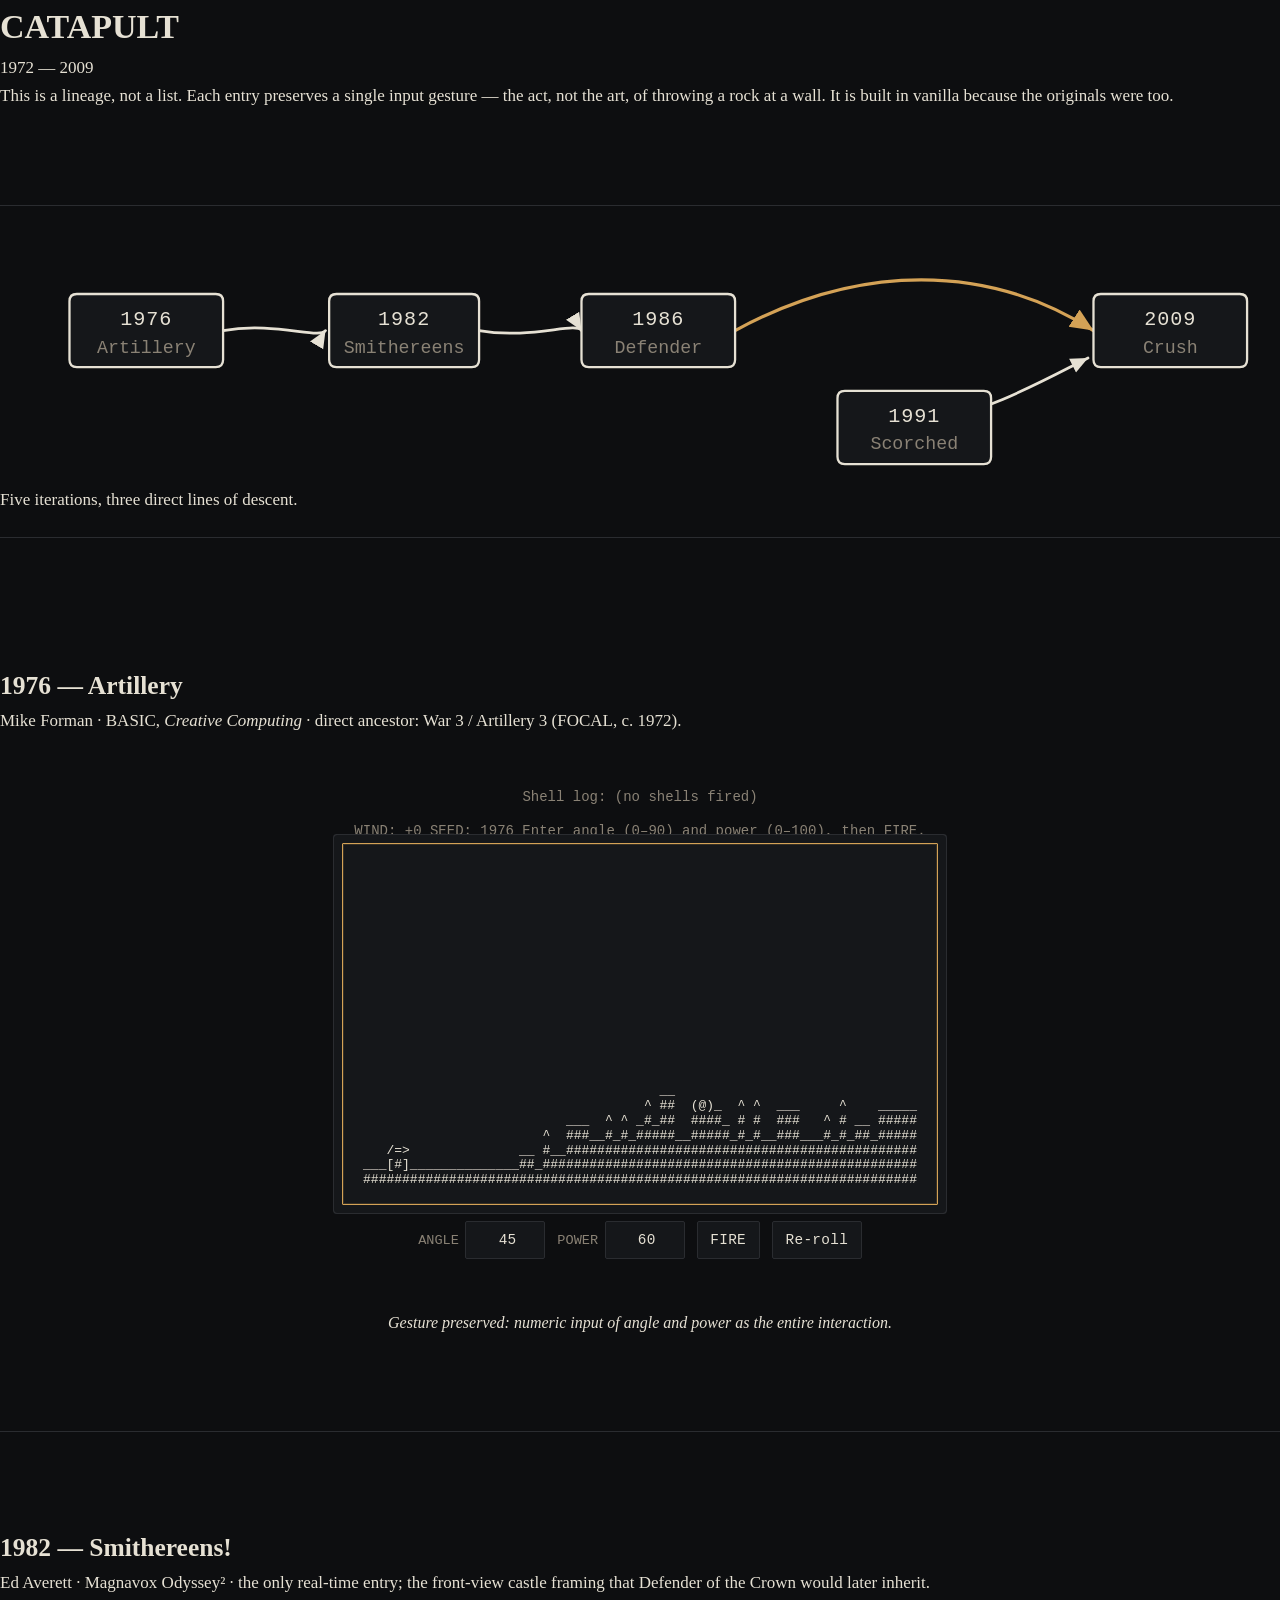
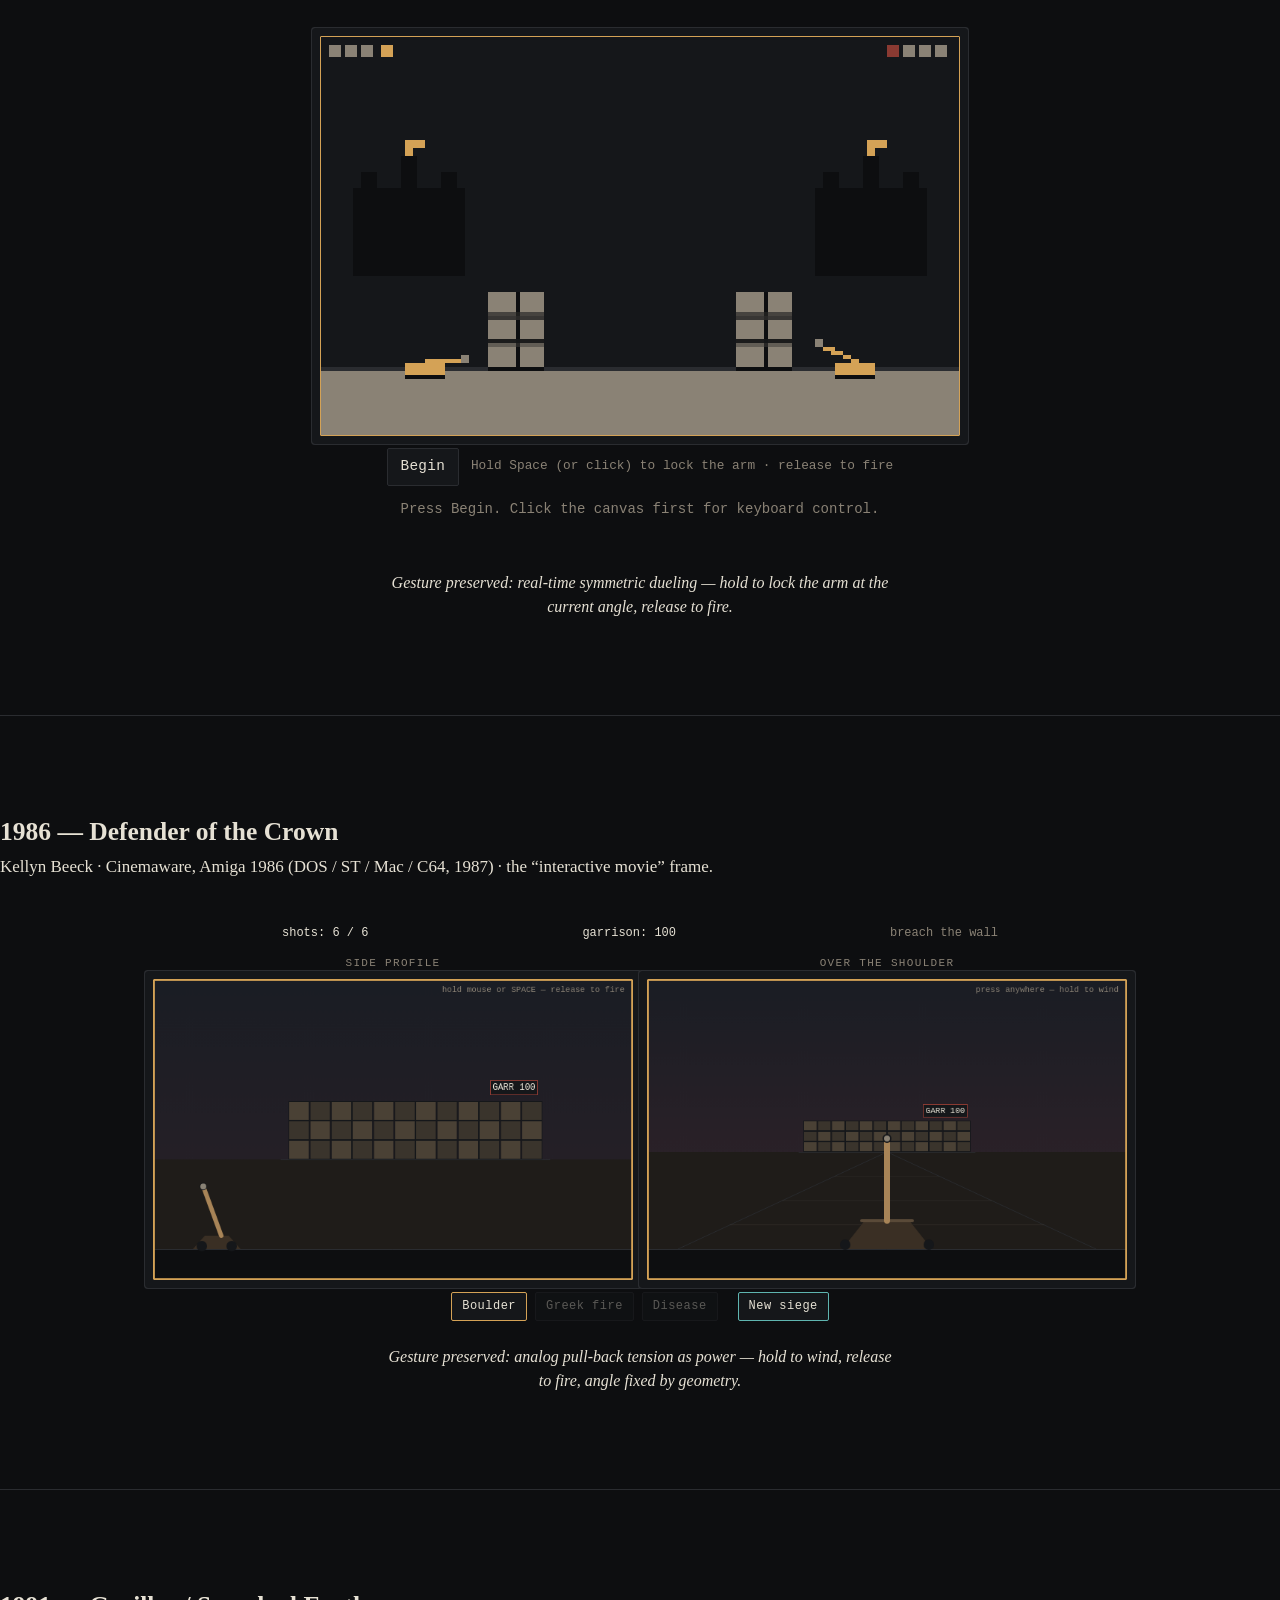
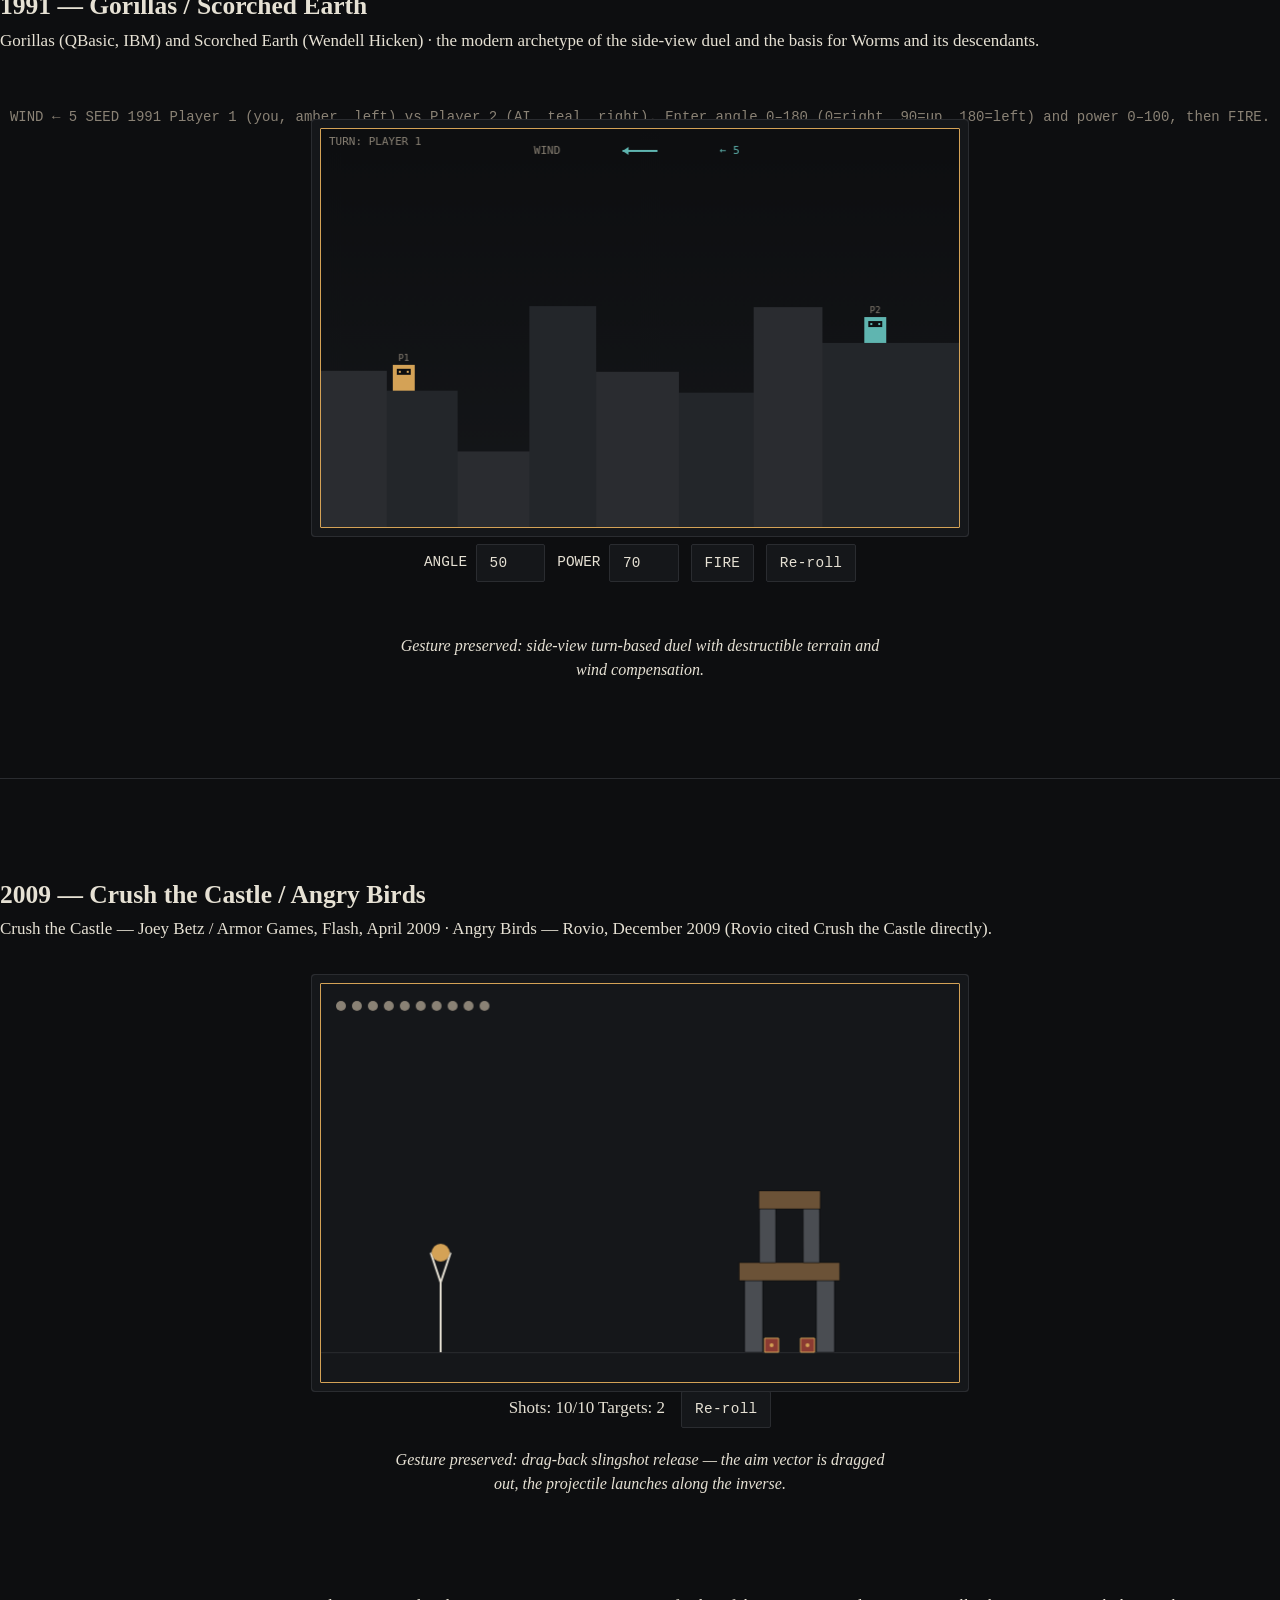
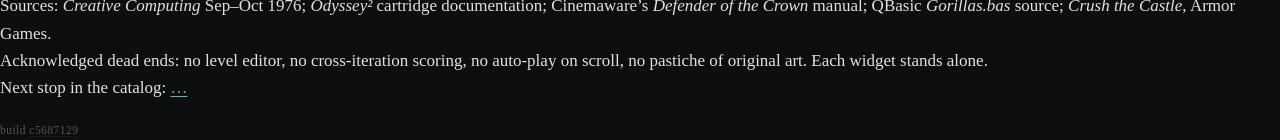
==== index.html @ 9edf9e4e "Playtest fixes round 3 + version display 03 Defender (OTS view): boulder size now ranges 16px (near)" ====
<!doctype html>
<html lang="en">
<head>
  <meta charset="utf-8">
  <meta name="viewport" content="width=device-width, initial-scale=1">
  <title>CATAPULT</title>
  <meta name="description" content="A five-iteration homage to the catapult / artillery video game lineage, 1972 to 2009.">
  <link rel="stylesheet" href="styles/base.css?v=c5687129">
  <link rel="stylesheet" href="styles/iterations.css?v=c5687129">
  <meta http-equiv="Cache-Control" content="no-cache, no-store, must-revalidate">
  <meta http-equiv="Pragma" content="no-cache">
  <meta http-equiv="Expires" content="0">
  <meta name="cb" content="c5687129">
</head>
<body>

<header class="page-header">
  <h1 class="page-title">CATAPULT</h1>
  <p class="page-dates"><span class="mono">1972 &mdash; 2009</span></p>
  <p class="manifesto">
    This is a lineage, not a list. Each entry preserves a single input gesture &mdash;
    the act, not the art, of throwing a rock at a wall. It is built in vanilla because
    the originals were too.
  </p>
</header>

<figure class="lineage" aria-labelledby="lineage-caption">
  <object data="lineage.svg?v=c5687129" type="image/svg+xml" aria-label="Lineage diagram of five catapult games from 1972 to 2009">
    <p class="nojs-note">Lineage diagram unavailable.</p>
  </object>
  <figcaption id="lineage-caption" class="mono muted">Five iterations, three direct lines of descent.</figcaption>
</figure>

<main>

  <section class="iter iter-01" id="iter-01" aria-labelledby="iter-01-title">
    <h2 id="iter-01-title"><span class="year mono">1976</span> &mdash; Artillery</h2>
    <p class="meta mono">Mike Forman &middot; BASIC, <em>Creative Computing</em> &middot; direct ancestor: War 3 / Artillery 3 (FOCAL, c. 1972).</p>
    <aside class="marginalia">
      The first published catapult duel printed in a magazine. The interaction is
      the act of typing two numbers and pressing return. The arc is a result, not
      an animation.
    </aside>
    <div class="widget" id="widget-01" role="application" aria-label="Artillery, 1976 — numeric input duel">
      <noscript><p class="nojs-note">Requires JavaScript.</p></noscript>
    </div>
    <p class="gesture">Gesture preserved: numeric input of angle and power as the entire interaction.</p>
  </section>

  <section class="iter iter-02" id="iter-02" aria-labelledby="iter-02-title">
    <h2 id="iter-02-title"><span class="year mono">1982</span> &mdash; Smithereens!</h2>
    <p class="meta mono">Ed Averett &middot; Magnavox Odyssey&sup2; &middot; the only real-time entry; the front-view castle framing that Defender of the Crown would later inherit.</p>
    <aside class="marginalia">
      Both catapult arms swing on their own clock. The player does not aim &mdash;
      the player <em>chooses a moment</em>. The opponent does the same. There is
      no turn to wait for.
    </aside>
    <div class="widget" id="widget-02" role="application" aria-label="Smithereens, 1982 — real-time symmetric duel">
      <noscript><p class="nojs-note">Requires JavaScript.</p></noscript>
    </div>
    <p class="gesture">Gesture preserved: real-time symmetric dueling &mdash; hold to lock the arm at the current angle, release to fire.</p>
  </section>

  <section class="iter iter-03" id="iter-03" aria-labelledby="iter-03-title">
    <h2 id="iter-03-title"><span class="year mono">1986</span> &mdash; Defender of the Crown</h2>
    <p class="meta mono">Kellyn Beeck &middot; Cinemaware, Amiga 1986 (DOS / ST / Mac / C64, 1987) &middot; the &ldquo;interactive movie&rdquo; frame.</p>
    <aside class="marginalia">
      Cinemaware turned the catapult sideways and put the player behind it. Aim
      is removed; only the duration of the pull-back survives. The manual says
      to aim high first, then lower &mdash; the body of the shot lives in the
      length of the press.
    </aside>
    <div class="widget" id="widget-03" role="application" aria-label="Defender of the Crown, 1986 — pull-back siege">
      <noscript><p class="nojs-note">Requires JavaScript.</p></noscript>
    </div>
    <p class="gesture">Gesture preserved: analog pull-back tension as power &mdash; hold to wind, release to fire, angle fixed by geometry.</p>
  </section>

  <section class="iter iter-04" id="iter-04" aria-labelledby="iter-04-title">
    <h2 id="iter-04-title"><span class="year mono">1991</span> &mdash; Gorillas / Scorched Earth</h2>
    <p class="meta mono">Gorillas (QBasic, IBM) and Scorched Earth (Wendell Hicken) &middot; the modern archetype of the side-view duel and the basis for Worms and its descendants.</p>
    <aside class="marginalia">
      The side view returned; the turn returned; the terrain became destructible.
      Wind, last shown as decoration in Artillery, now matters: it accelerates
      the projectile horizontally for the whole flight.
    </aside>
    <div class="widget" id="widget-04" role="application" aria-label="Gorillas / Scorched Earth, 1991 — side-view turn-based duel">
      <noscript><p class="nojs-note">Requires JavaScript.</p></noscript>
    </div>
    <p class="gesture">Gesture preserved: side-view turn-based duel with destructible terrain and wind compensation.</p>
  </section>

  <section class="iter iter-05" id="iter-05" aria-labelledby="iter-05-title">
    <h2 id="iter-05-title"><span class="year mono">2009</span> &mdash; Crush the Castle / Angry Birds</h2>
    <p class="meta mono">Crush the Castle &mdash; Joey Betz / Armor Games, Flash, April 2009 &middot; Angry Birds &mdash; Rovio, December 2009 (Rovio cited Crush the Castle directly).</p>
    <aside class="marginalia">
      Defender&rsquo;s pull-back was rotated ninety degrees onto a side-view stage,
      then bound to a slingshot. The aim vector is dragged out; the projectile
      launches along its inverse. The blocks fall, plausibly.
    </aside>
    <div class="widget" id="widget-05" role="application" aria-label="Crush the Castle, 2009 — drag-back slingshot">
      <noscript><p class="nojs-note">Requires JavaScript.</p></noscript>
    </div>
    <p class="gesture">Gesture preserved: drag-back slingshot release &mdash; the aim vector is dragged out, the projectile launches along the inverse.</p>
  </section>

</main>

<footer class="page-footer">
  <p class="sources mono">
    Sources: <em>Creative Computing</em> Sep&ndash;Oct 1976; <em>Odyssey&sup2;</em> cartridge documentation; Cinemaware&rsquo;s
    <em>Defender of the Crown</em> manual; QBasic <em>Gorillas.bas</em> source; <em>Crush the Castle</em>, Armor Games.
  </p>
  <p class="deadends">
    Acknowledged dead ends: no level editor, no cross-iteration scoring, no auto-play
    on scroll, no pastiche of original art. Each widget stands alone.
  </p>
  <p class="next mono">Next stop in the catalog: <a href="#" aria-label="Next in PWA catalog (placeholder)">&hellip;</a></p>
  <p class="build-stamp mono"><span class="muted">build</span> <a id="build-token" href="https://github.com/kai-denrei/catapult-games" rel="noopener" aria-label="View source on GitHub">0c6bb409</a></p>
</footer>
<script>
  // Surface the cache-bust token from the <meta> tag so it tracks scripts/bust.sh.
  (function(){
    var m = document.querySelector('meta[name=cb]');
    var el = document.getElementById('build-token');
    if (m && el) el.textContent = m.content;
  })();
</script>

<script type="module">
  import { mount as mount01 } from './iterations/01-artillery.js';
  import { mount as mount02 } from './iterations/02-smithereens.js';
  import { mount as mount03 } from './iterations/03-defender.js';
  import { mount as mount04 } from './iterations/04-scorched.js';
  import { mount as mount05 } from './iterations/05-crush.js';

  const mounts = [
    ['widget-01', mount01],
    ['widget-02', mount02],
    ['widget-03', mount03],
    ['widget-04', mount04],
    ['widget-05', mount05],
  ];

  for (const [id, mount] of mounts) {
    const el = document.getElementById(id);
    if (!el) { console.warn('CATAPULT: missing mount target', id); continue; }
    try { mount(el); }
    catch (err) { console.error('CATAPULT: mount failed for', id, err); }
  }
</script>

</body>
</html>
---- styles/base.css ----
/* =============================================================
   CATAPULT — base.css
   Museum-wall editorial chrome. Dark palette, transitional serif,
   generous rhythm. System font stack only (no @font-face).
   ============================================================= */

/* ---- Tokens ------------------------------------------------ */
:root {
  /* Palette (CATAPULT.md §Aesthetic) */
  --bg:        #0d0e10;
  --bg-elev:   #15171a;
  --fg:        #e6e1d4;
  --fg-muted:  #8a8275;
  --rule:      #2a2c30;
  --amber:     #d4a256;
  --teal:      #5fb5b0;
  --blood:     #8a3a32;

  /* Typography stacks (system fallbacks only) */
  --serif: 'EB Garamond', 'Iowan Old Style', Charter, Georgia, 'Times New Roman', serif;
  --mono:  'JetBrains Mono', ui-monospace, Menlo, Consolas, 'Liberation Mono', monospace;

  /* Rhythm */
  --measure: 36rem;        /* ~720px prose column at 17px base */
  --section-pad: 6rem;     /* vertical breathing between sections */
  --hairline: 1px;
}

/* ---- Reset (minimal, hand-rolled) -------------------------- */
*, *::before, *::after { box-sizing: border-box; }
html { -webkit-text-size-adjust: 100%; }
body, h1, h2, h3, h4, p, ul, ol, figure, aside, blockquote, pre { margin: 0; }
ul, ol { padding: 0; list-style: none; }
img, svg, canvas { display: block; max-width: 100%; }
button, input, textarea { font: inherit; color: inherit; }

/* ---- Base ------------------------------------------------- */
html, body { background: var(--bg); color: var(--fg); }
body {
  font-family: var(--serif);
  font-size: 17px;
  line-height: 1.6;
  font-weight: 400;
  text-rendering: optimizeLegibility;
  -webkit-font-smoothing: antialiased;
  -moz-osx-font-smoothing: grayscale;
  padding: 0;
  /* leave room for sticky right-gutter nav on wide viewports */
}

/* ---- Selection -------------------------------------------- */
::selection { background: var(--amber); color: var(--bg); }

/* ---- Page container --------------------------------------- */
.page {
  max-width: var(--measure);
  margin: 0 auto;
  padding: 4rem 1.5rem 2rem;
}

/* ---- Header ----------------------------------------------- */
.site-header {
  text-align: left;
  padding-bottom: 3rem;
  border-bottom: var(--hairline) solid var(--rule);
  margin-bottom: var(--section-pad);
}

.site-title {
  font-family: var(--serif);
  font-weight: 600;
  letter-spacing: 0.18em;
  text-transform: uppercase;
  font-size: clamp(2.5rem, 6vw, 4.25rem);
  line-height: 1.05;
  margin-bottom: 0.5rem;
}

.site-dates {
  font-family: var(--mono);
  font-size: 0.95rem;
  letter-spacing: 0.06em;
  color: var(--amber);
  margin-bottom: 1.5rem;
}

.site-manifesto {
  max-width: 32rem;
  color: var(--fg);
  font-size: 1.0625rem; /* 17px */
}

.site-manifesto p + p { margin-top: 0.75rem; }

/* ---- Lineage SVG block ------------------------------------ */
.lineage {
  margin: var(--section-pad) auto;
  padding: 1.5rem 0;
  border-top: var(--hairline) solid var(--rule);
  border-bottom: var(--hairline) solid var(--rule);
}
.lineage object,
.lineage svg,
.lineage img {
  width: 100%;
  height: auto;
  display: block;
}

/* ---- Iteration sections ----------------------------------- */
.iter {
  padding: var(--section-pad) 0;
  border-top: var(--hairline) solid var(--rule);
  position: relative;
}
.iter:first-of-type { border-top: 0; padding-top: 2rem; }

.iter-label {
  font-family: var(--mono);
  font-size: 0.8125rem;       /* ~13px */
  letter-spacing: 0.16em;
  text-transform: uppercase;
  color: var(--fg-muted);
  margin-bottom: 0.75rem;
}

.iter-title {
  font-family: var(--serif);
  font-weight: 600;
  font-size: clamp(1.75rem, 3.5vw, 2.5rem);
  letter-spacing: -0.005em;
  line-height: 1.15;
  margin-bottom: 0.5rem;
}

.iter-title .year {
  color: var(--amber);
  font-weight: 600;
  font-variant-numeric: lining-nums tabular-nums;
  margin-right: 0.4em;
}

/* Metadata strip — under the title */
.iter-meta {
  font-family: var(--mono);
  font-size: 0.8125rem;       /* ~13px */
  color: var(--fg-muted);
  letter-spacing: 0.02em;
  margin-bottom: 2rem;
  line-height: 1.5;
}

/* Body prose inside an iteration */
.iter-body { max-width: 32rem; }
.iter-body p + p { margin-top: 0.85rem; }

/* ---- Marginalia (aside) ----------------------------------- */
/* Default: flow inline as a quiet paragraph */
.marginalia {
  font-family: var(--serif);
  font-size: 0.875rem;        /* ~14px */
  line-height: 1.55;
  color: var(--fg-muted);
  font-style: italic;
  margin: 1.25rem 0;
  padding-left: 1rem;
  border-left: var(--hairline) solid var(--rule);
}

/* On wide viewports, float marginalia into the right gutter */
@media (min-width: 60rem) {
  .iter {
    /* keep prose centered, hang aside to the right */
    position: relative;
  }
  .marginalia {
    float: right;
    width: 14rem;
    margin: 0.25rem -16rem 1rem 1.5rem;
    padding-left: 0;
    border-left: 0;
    border-top: var(--hairline) solid var(--rule);
    padding-top: 0.5rem;
    font-size: 0.875rem;
  }
}

/* ---- Widget (canvas frame area) --------------------------- */
.widget {
  margin: 2.5rem 0 1rem;
  display: flex;
  flex-direction: column;
  align-items: center;
  /* allow canvas to break out beyond the 720px prose column */
  width: 100%;
}

/* Controls under the canvas (Begin button, inputs, etc.) */
.widget-controls {
  margin-top: 1rem;
  display: flex;
  flex-wrap: wrap;
  gap: 0.75rem;
  align-items: center;
  justify-content: center;
  font-family: var(--mono);
  font-size: 0.9rem;
  color: var(--fg);
}

.widget-status {
  margin-top: 0.75rem;
  font-family: var(--mono);
  font-size: 0.875rem;
  color: var(--fg-muted);
  text-align: center;
  min-height: 1.4em;          /* prevent layout shift */
}

/* Buttons / inputs inside widgets */
button,
input[type="text"],
input[type="number"] {
  font-family: var(--mono);
  font-size: 0.9rem;
  background: var(--bg-elev);
  color: var(--fg);
  border: var(--hairline) solid var(--rule);
  padding: 0.4rem 0.8rem;
  border-radius: 2px;
  letter-spacing: 0.02em;
}
button { cursor: pointer; }
button:hover { border-color: var(--amber); color: var(--amber); }

/* ---- Gesture line (under each canvas) --------------------- */
.gesture {
  margin-top: 1.25rem;
  font-family: var(--serif);
  font-style: italic;
  font-size: 1rem;
  color: var(--fg);
  text-align: center;
  max-width: 32rem;
  margin-left: auto;
  margin-right: auto;
  line-height: 1.5;
}
.gesture .label {
  font-style: normal;
  font-variant: small-caps;
  letter-spacing: 0.08em;
  color: var(--amber);
  margin-right: 0.4em;
}

/* ---- Footer ---------------------------------------------- */
.site-footer {
  margin-top: var(--section-pad);
  padding: 2rem 0 3rem;
  border-top: var(--hairline) solid var(--rule);
  font-size: 0.875rem;
  color: var(--fg-muted);
  line-height: 1.55;
}
.site-footer a { color: var(--fg-muted); }
.site-footer a:hover { color: var(--teal); }
.site-footer p + p { margin-top: 0.5rem; }

/* ---- Links ----------------------------------------------- */
a {
  color: var(--teal);
  text-decoration: underline;
  text-decoration-thickness: 1px;
  text-underline-offset: 0.18em;
}
a:hover { color: var(--amber); }

/* ---- Focus styles (a11y; required for keyboard play) ----- */
:focus-visible {
  outline: 2px solid var(--teal);
  outline-offset: 2px;
  border-radius: 2px;
}
/* Drop the default UA focus glow when we have a visible ring */
:focus:not(:focus-visible) { outline: none; }

/* ---- Reduced motion -------------------------------------- */
@media (prefers-reduced-motion: reduce) {
  *, *::before, *::after {
    animation-duration: 0.001ms !important;
    animation-iteration-count: 1 !important;
    transition-duration: 0.001ms !important;
    scroll-behavior: auto !important;
  }
}

/* ---- Print (just in case) -------------------------------- */
@media print {
  :root { --bg: #fff; --fg: #111; --fg-muted: #555; --rule: #ccc; }
  body { background: #fff; color: #111; }
  .widget canvas { border: 1px solid #999; }
}

/* ---- Build stamp (cache-bust token, surfaced in footer) -- */
.build-stamp {
  margin-top: 1.25rem;
  font-size: 0.72rem;
  letter-spacing: 0.04em;
  color: var(--fg-muted);
  opacity: 0.6;
}
.build-stamp a {
  color: var(--fg-muted);
  text-decoration: none;
  border-bottom: 1px dotted var(--rule);
}
.build-stamp a:hover { color: var(--teal); border-bottom-color: var(--teal); }
---- styles/iterations.css ----
/* =============================================================
   CATAPULT — iterations.css
   Per-iteration scoping. Most chrome lives in base.css; this file
   only carries the canvas-frame treatment and the small era-
   specific rendering hints (mono pre for 1976, pixelated for 1982).

   Spec forbids fake era chrome (no CRT scanlines on 1976,
   no fake Amiga dithering on 1986). Keep this file lean.
   ============================================================= */

/* ---- Shared canvas frame ---------------------------------- */
/* Goal: "framed plate in a book", not "UI panel".
   Thin amber inset hairline + soft elev mat around the plate. */
.iter .widget canvas,
.iter .widget pre.ascii-canvas {
  background: var(--bg-elev);
  border: 1px solid var(--amber);
  box-shadow:
    inset 0 0 0 1px rgba(212, 162, 86, 0.18),
    0 0 0 8px var(--bg-elev),
    0 0 0 9px var(--rule);
  border-radius: 1px;
  max-width: 100%;
  height: auto;
}

/* ---- 01 Artillery (1976) ---------------------------------- */
/* ASCII rendered to a <pre> styled as a "canvas plate". */
.iter-01 .widget pre.ascii-canvas,
.iter-01 .widget .ascii-canvas {
  font-family: var(--mono);
  font-size: 13px;
  line-height: 1.15;
  color: var(--fg);
  white-space: pre;
  padding: 1rem 1.25rem;
  margin: 0;
  overflow: hidden;
  /* keep within the prose breakout width */
  min-width: 0;
}

/* Input row for angle / power / fire — purely typographic */
.iter-01 .widget-controls label {
  font-family: var(--mono);
  font-size: 0.85rem;
  color: var(--fg-muted);
  display: inline-flex;
  align-items: baseline;
  gap: 0.4rem;
}
.iter-01 .widget-controls input[type="number"],
.iter-01 .widget-controls input[type="text"] {
  width: 5rem;
  text-align: right;
  font-variant-numeric: tabular-nums;
}

/* ---- 02 Smithereens! (1982) ------------------------------- */
/* Chunky 8x8 blocks: crisp pixels, no smoothing. */
.iter-02 .widget canvas {
  image-rendering: pixelated;
  image-rendering: -moz-crisp-edges;
  image-rendering: crisp-edges;
}

/* ---- 03 Defender of the Crown (1986) ---------------------- */
/* No pixelation: 1986 Amiga vibe is smoother than 8-bit.
   Pullback affordance — show a power meter inline if the dev
   agent adds one as a <progress> or .meter element. */
.iter-03 .widget .ammo-toggle {
  font-family: var(--mono);
  font-size: 0.85rem;
  color: var(--fg-muted);
}
.iter-03 .widget .ammo-toggle [aria-pressed="true"] {
  color: var(--amber);
  border-color: var(--amber);
}
.iter-03 .widget .garrison {
  font-family: var(--mono);
  font-variant-numeric: tabular-nums;
  color: var(--blood);
}

/* ---- 04 Gorillas / Scorched Earth (1991) ------------------ */
/* Side-view with a wind arrow header. Keep numerals tabular
   so the angle/power readout doesn't jitter. */
.iter-04 .widget-controls,
.iter-04 .widget-status {
  font-variant-numeric: tabular-nums;
}
.iter-04 .widget .wind-readout {
  font-family: var(--mono);
  color: var(--teal);
  letter-spacing: 0.04em;
}

/* ---- 05 Crush the Castle / Angry Birds (2009) ------------- */
/* Drag-slingshot. The trajectory-preview dots should sit on
   top of the canvas; nothing needed here beyond the shared
   frame, but reserve the hook for cursor affordance. */
.iter-05 .widget canvas { cursor: grab; }
.iter-05 .widget canvas:active { cursor: grabbing; }
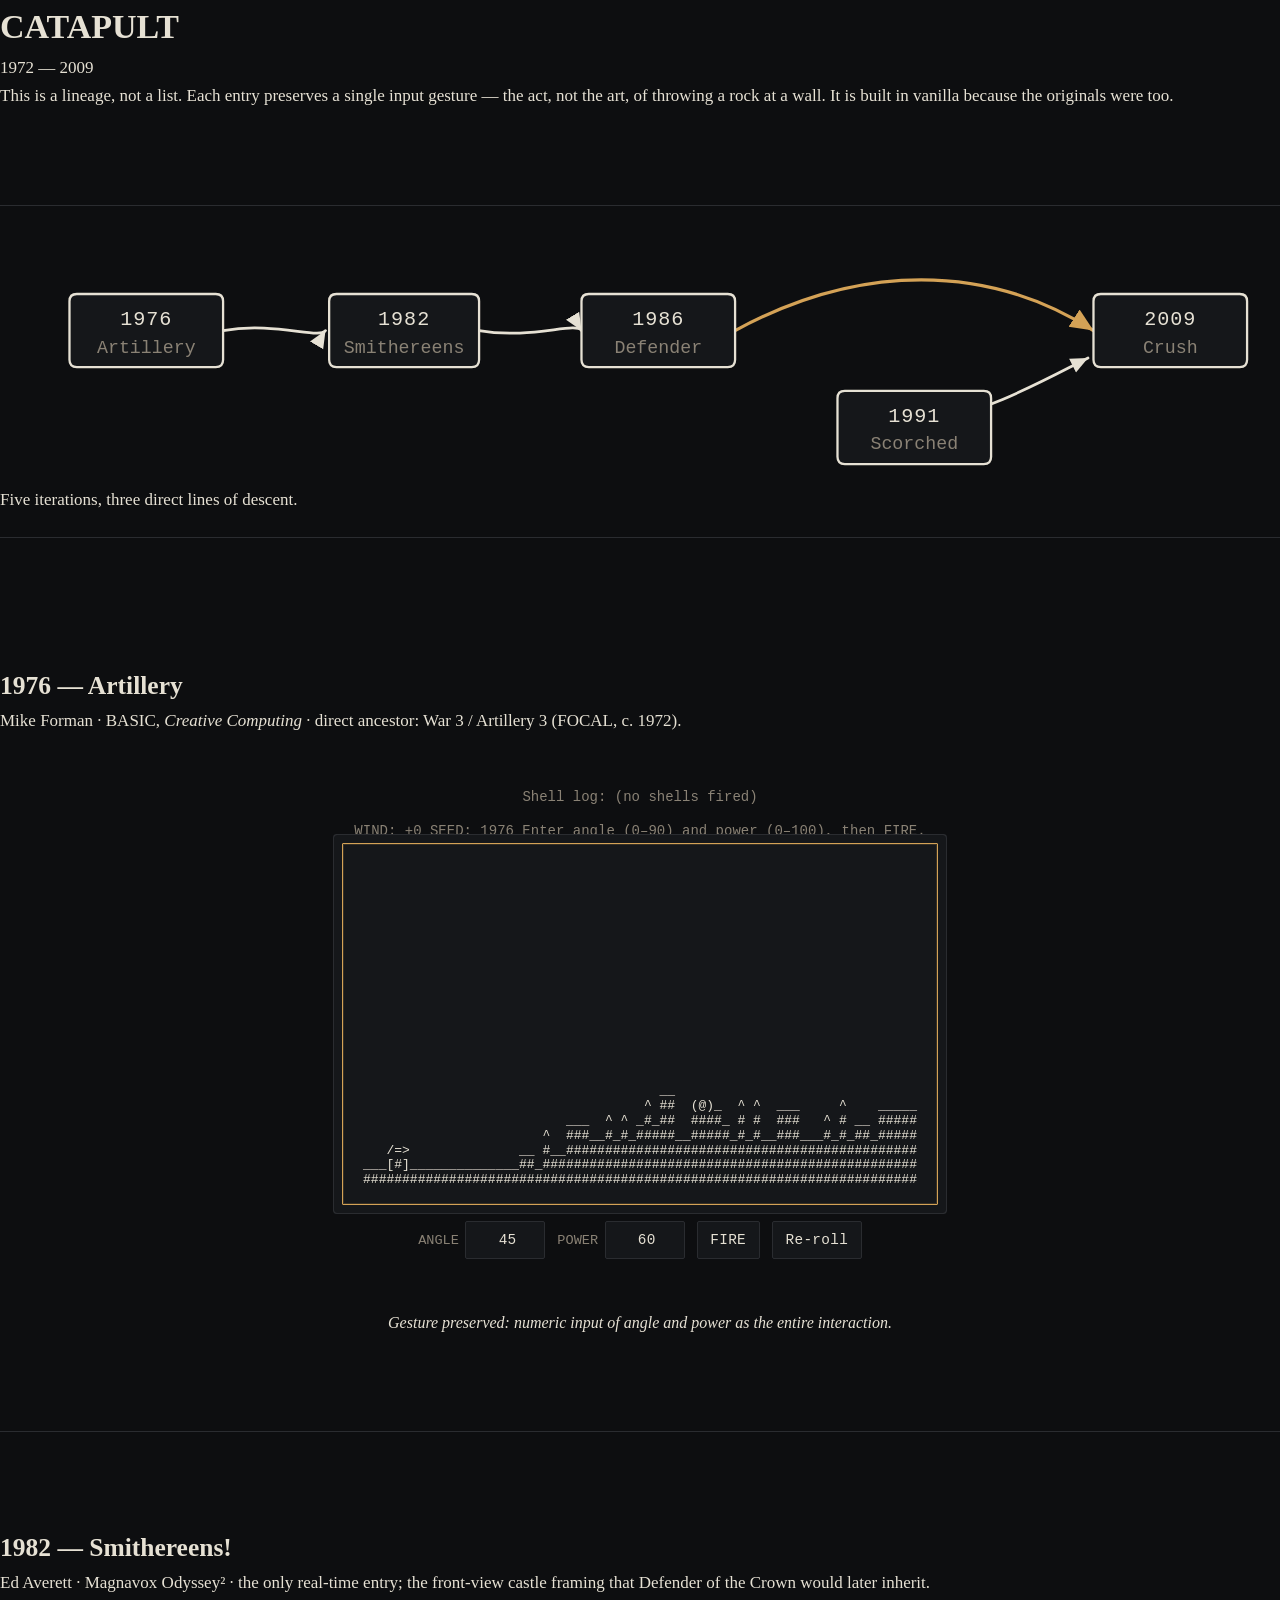
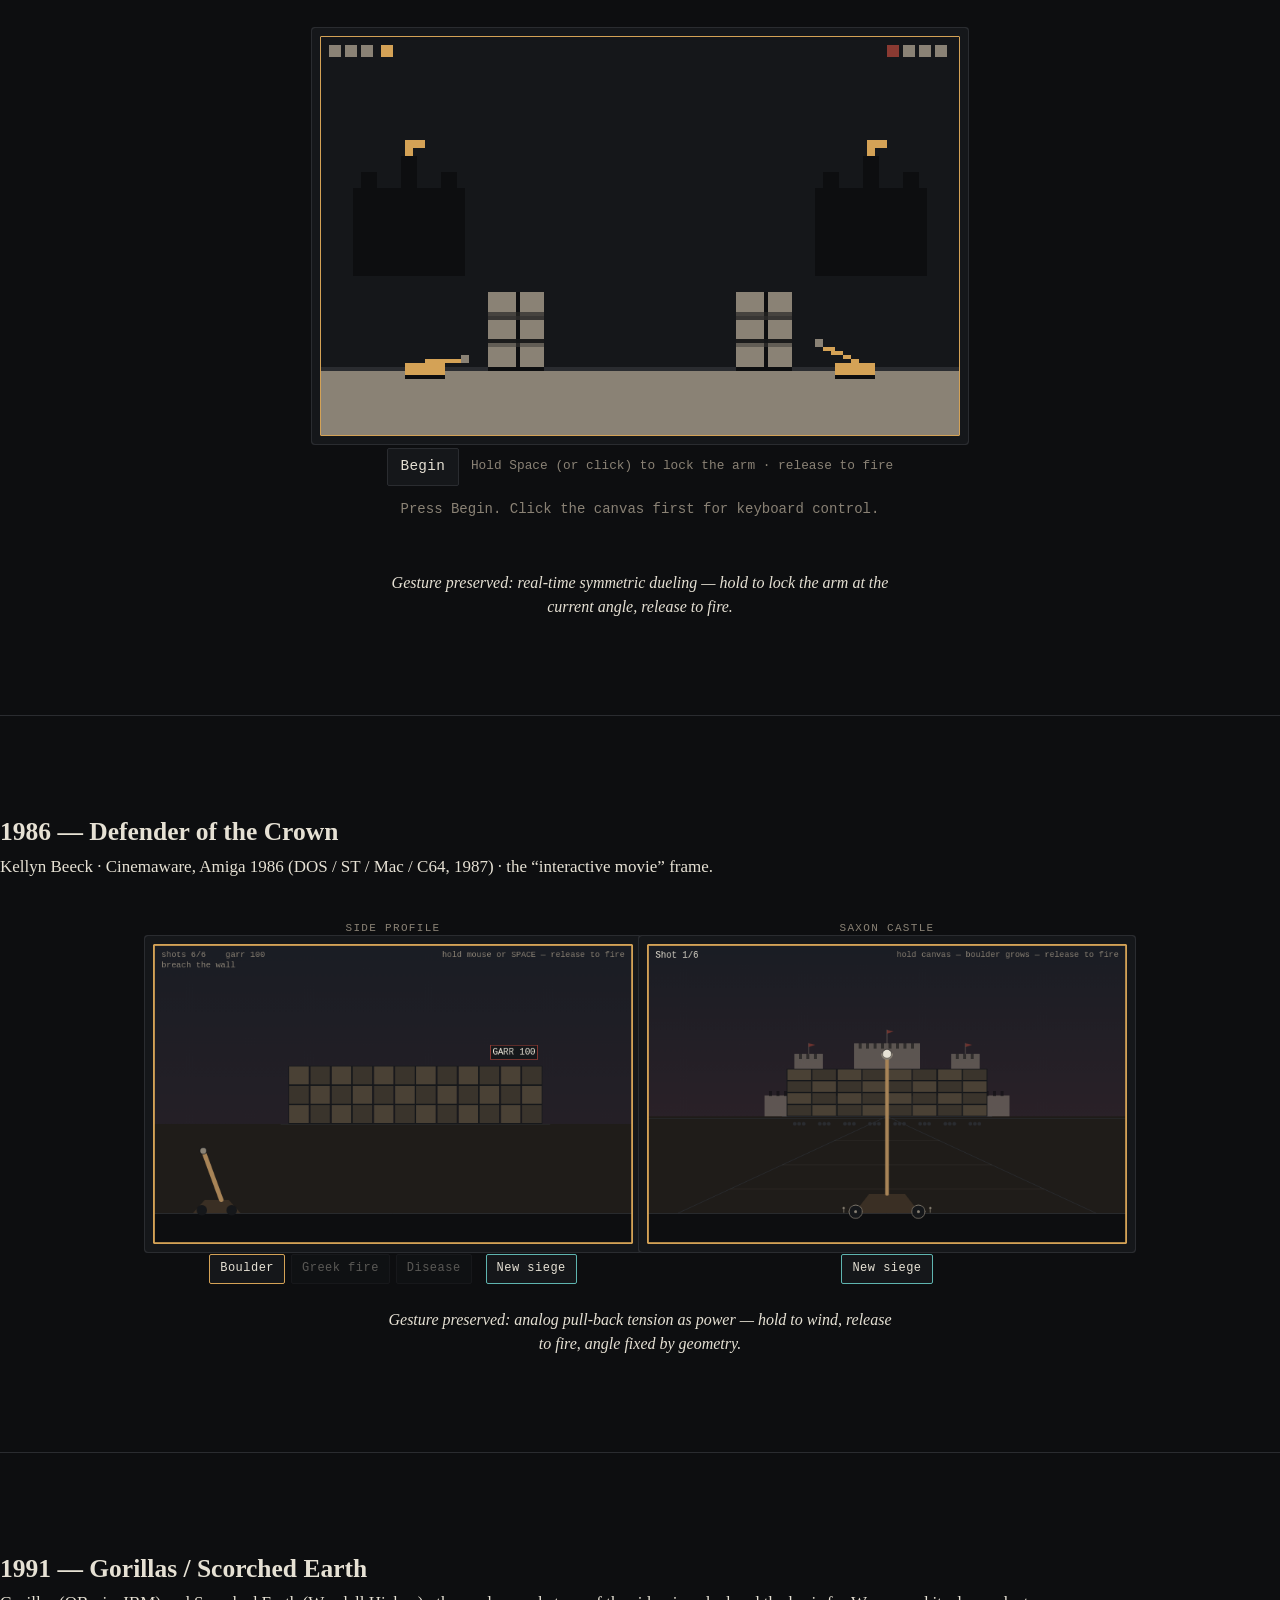
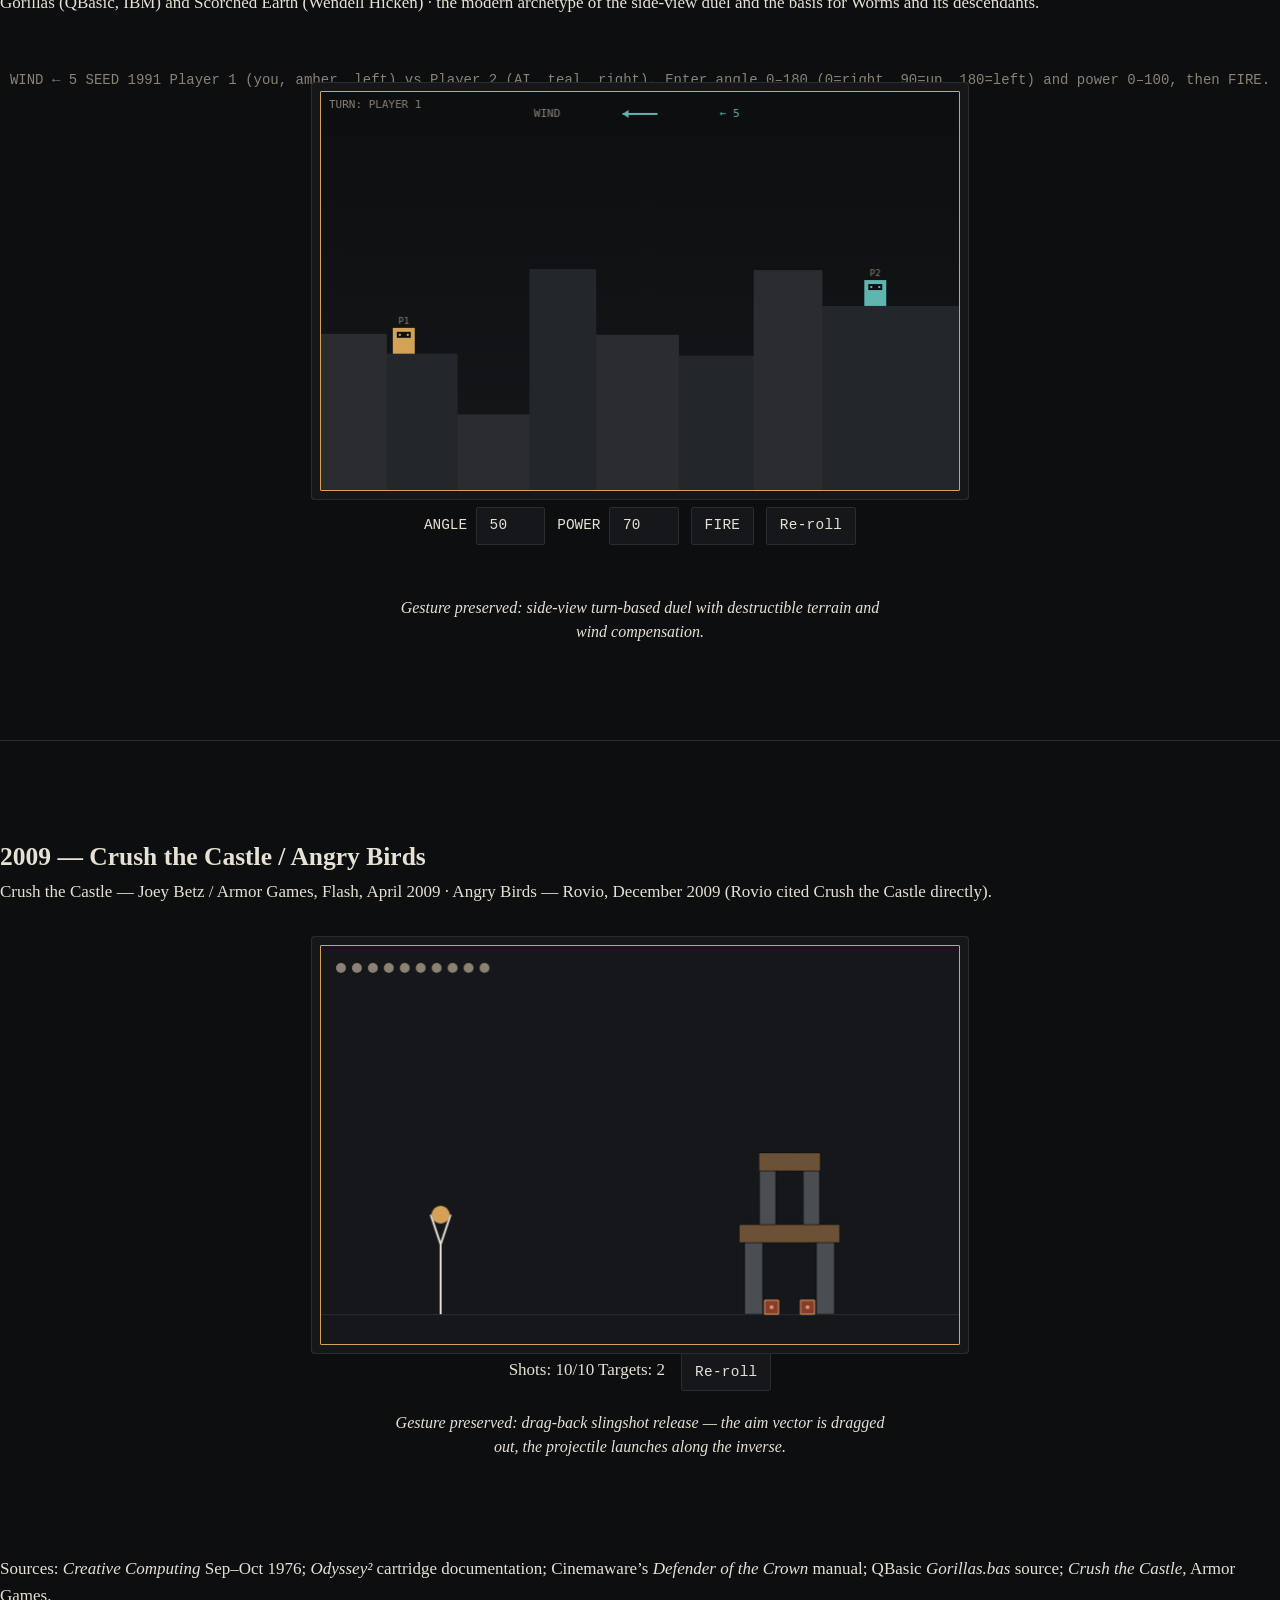
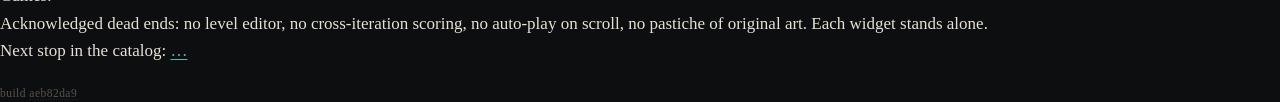
==== commit 3ffb43f3: "03 Defender: split into two independent games (round 4) The over-the-shoulder view is now a separate" ====
--- a/index.html
+++ b/index.html
@@ -5,12 +5,12 @@
   <meta name="viewport" content="width=device-width, initial-scale=1">
   <title>CATAPULT</title>
   <meta name="description" content="A five-iteration homage to the catapult / artillery video game lineage, 1972 to 2009.">
-  <link rel="stylesheet" href="styles/base.css?v=c5687129">
-  <link rel="stylesheet" href="styles/iterations.css?v=c5687129">
+  <link rel="stylesheet" href="styles/base.css?v=aeb82da9">
+  <link rel="stylesheet" href="styles/iterations.css?v=aeb82da9">
   <meta http-equiv="Cache-Control" content="no-cache, no-store, must-revalidate">
   <meta http-equiv="Pragma" content="no-cache">
   <meta http-equiv="Expires" content="0">
-  <meta name="cb" content="c5687129">
+  <meta name="cb" content="aeb82da9">
 </head>
 <body>
 
@@ -25,7 +25,7 @@
 </header>
 
 <figure class="lineage" aria-labelledby="lineage-caption">
-  <object data="lineage.svg?v=c5687129" type="image/svg+xml" aria-label="Lineage diagram of five catapult games from 1972 to 2009">
+  <object data="lineage.svg?v=aeb82da9" type="image/svg+xml" aria-label="Lineage diagram of five catapult games from 1972 to 2009">
     <p class="nojs-note">Lineage diagram unavailable.</p>
   </object>
   <figcaption id="lineage-caption" class="mono muted">Five iterations, three direct lines of descent.</figcaption>
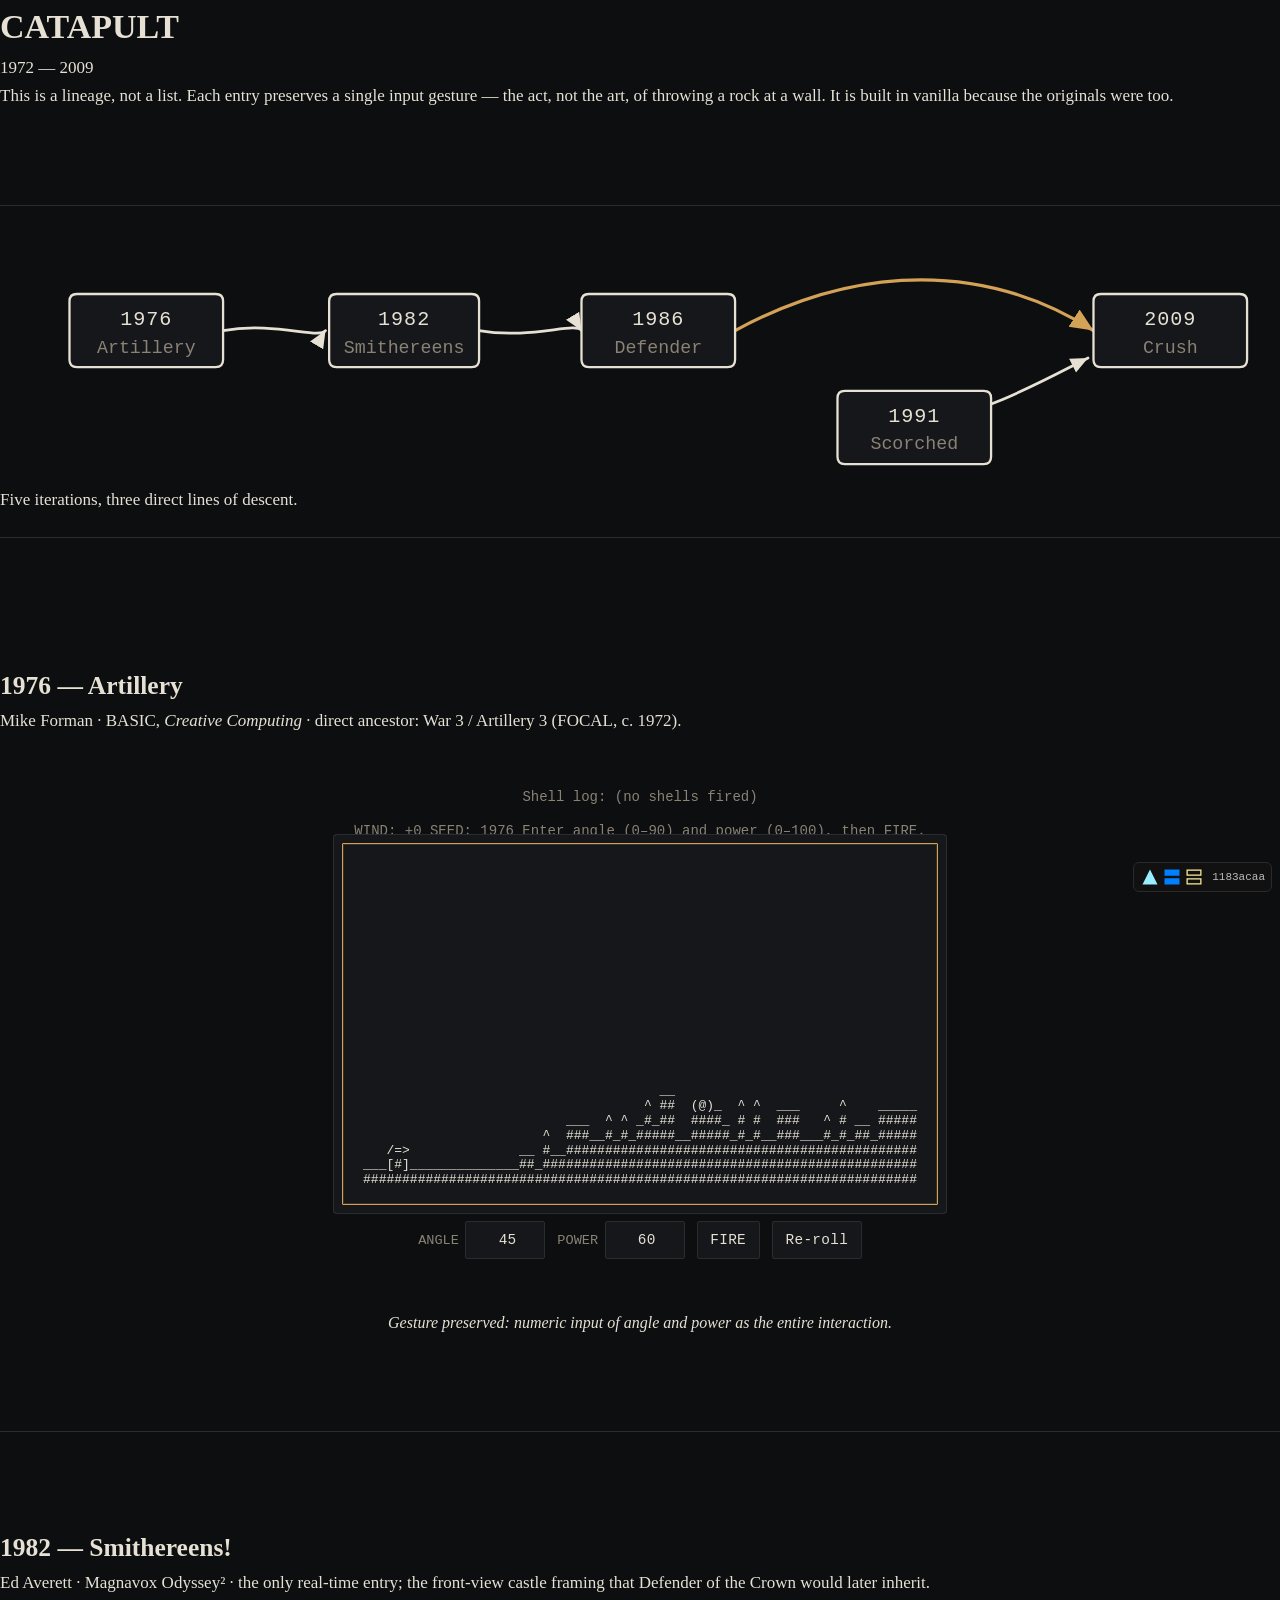
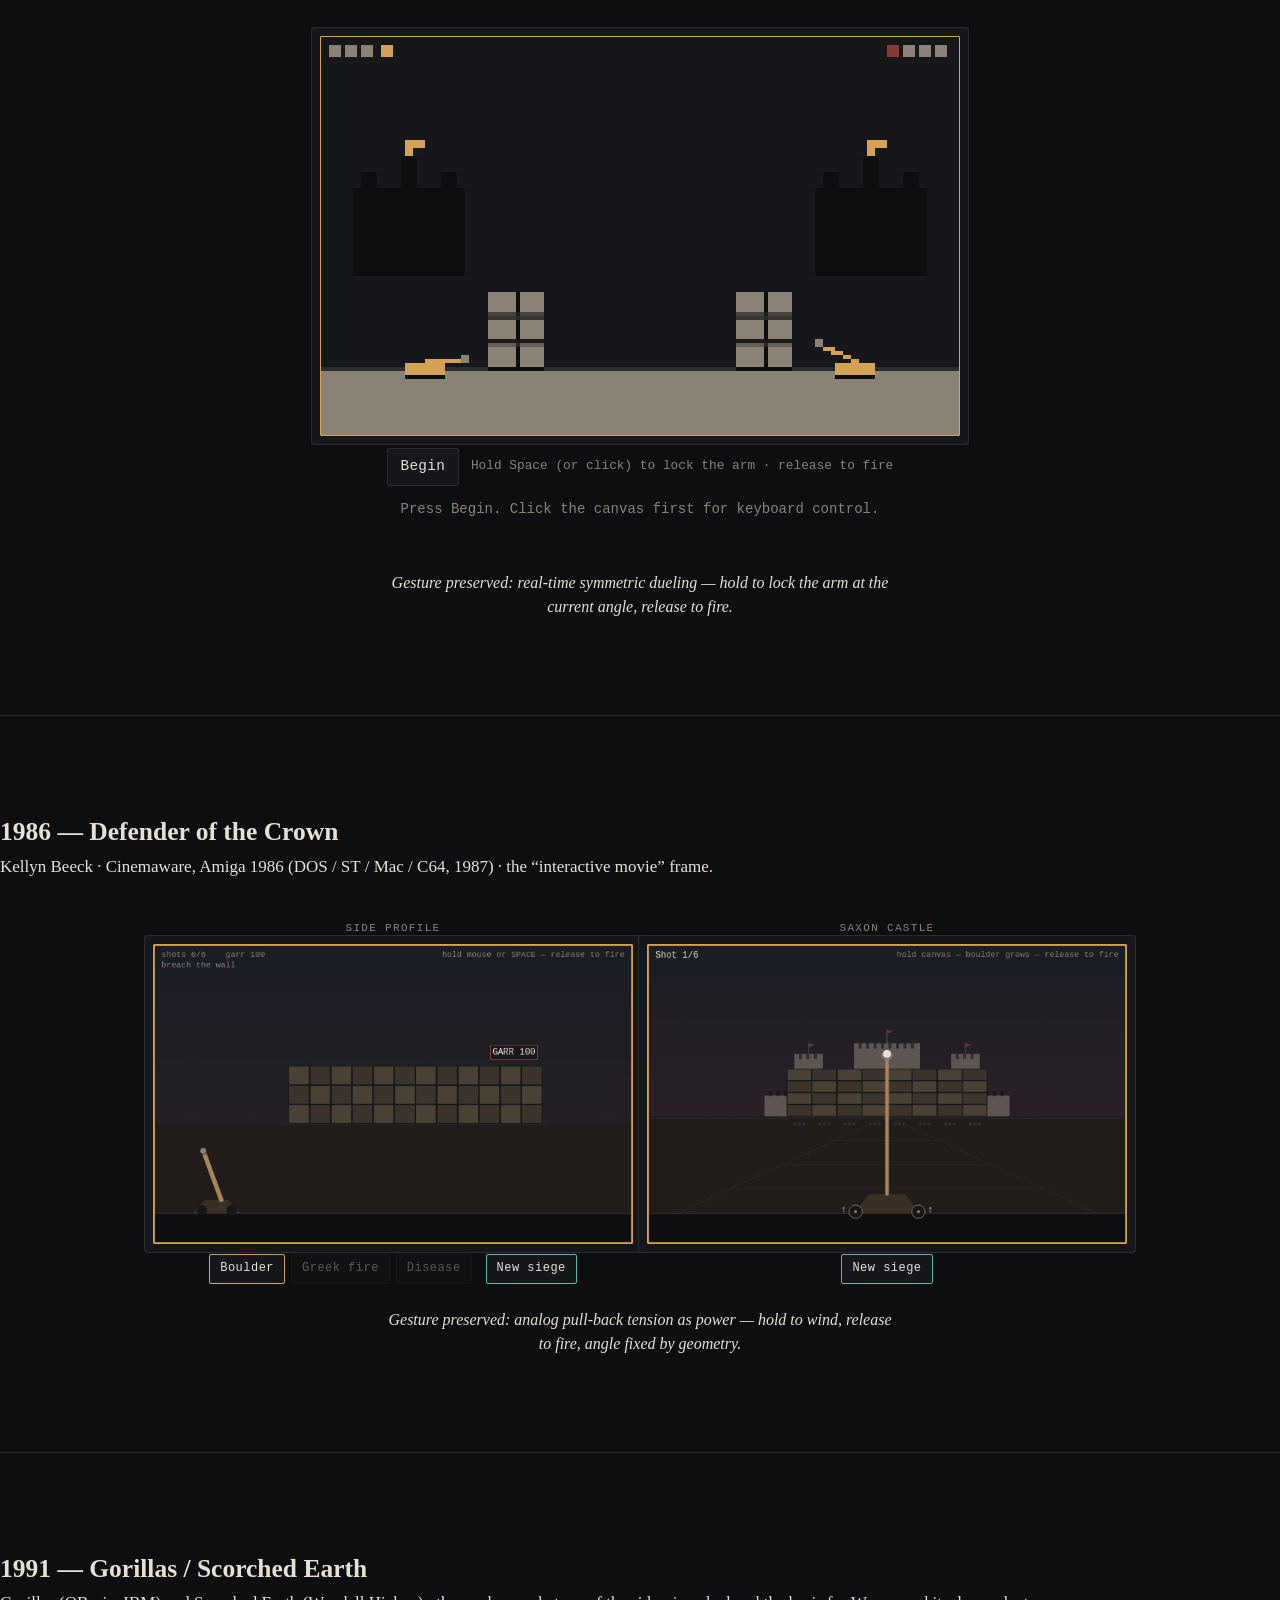
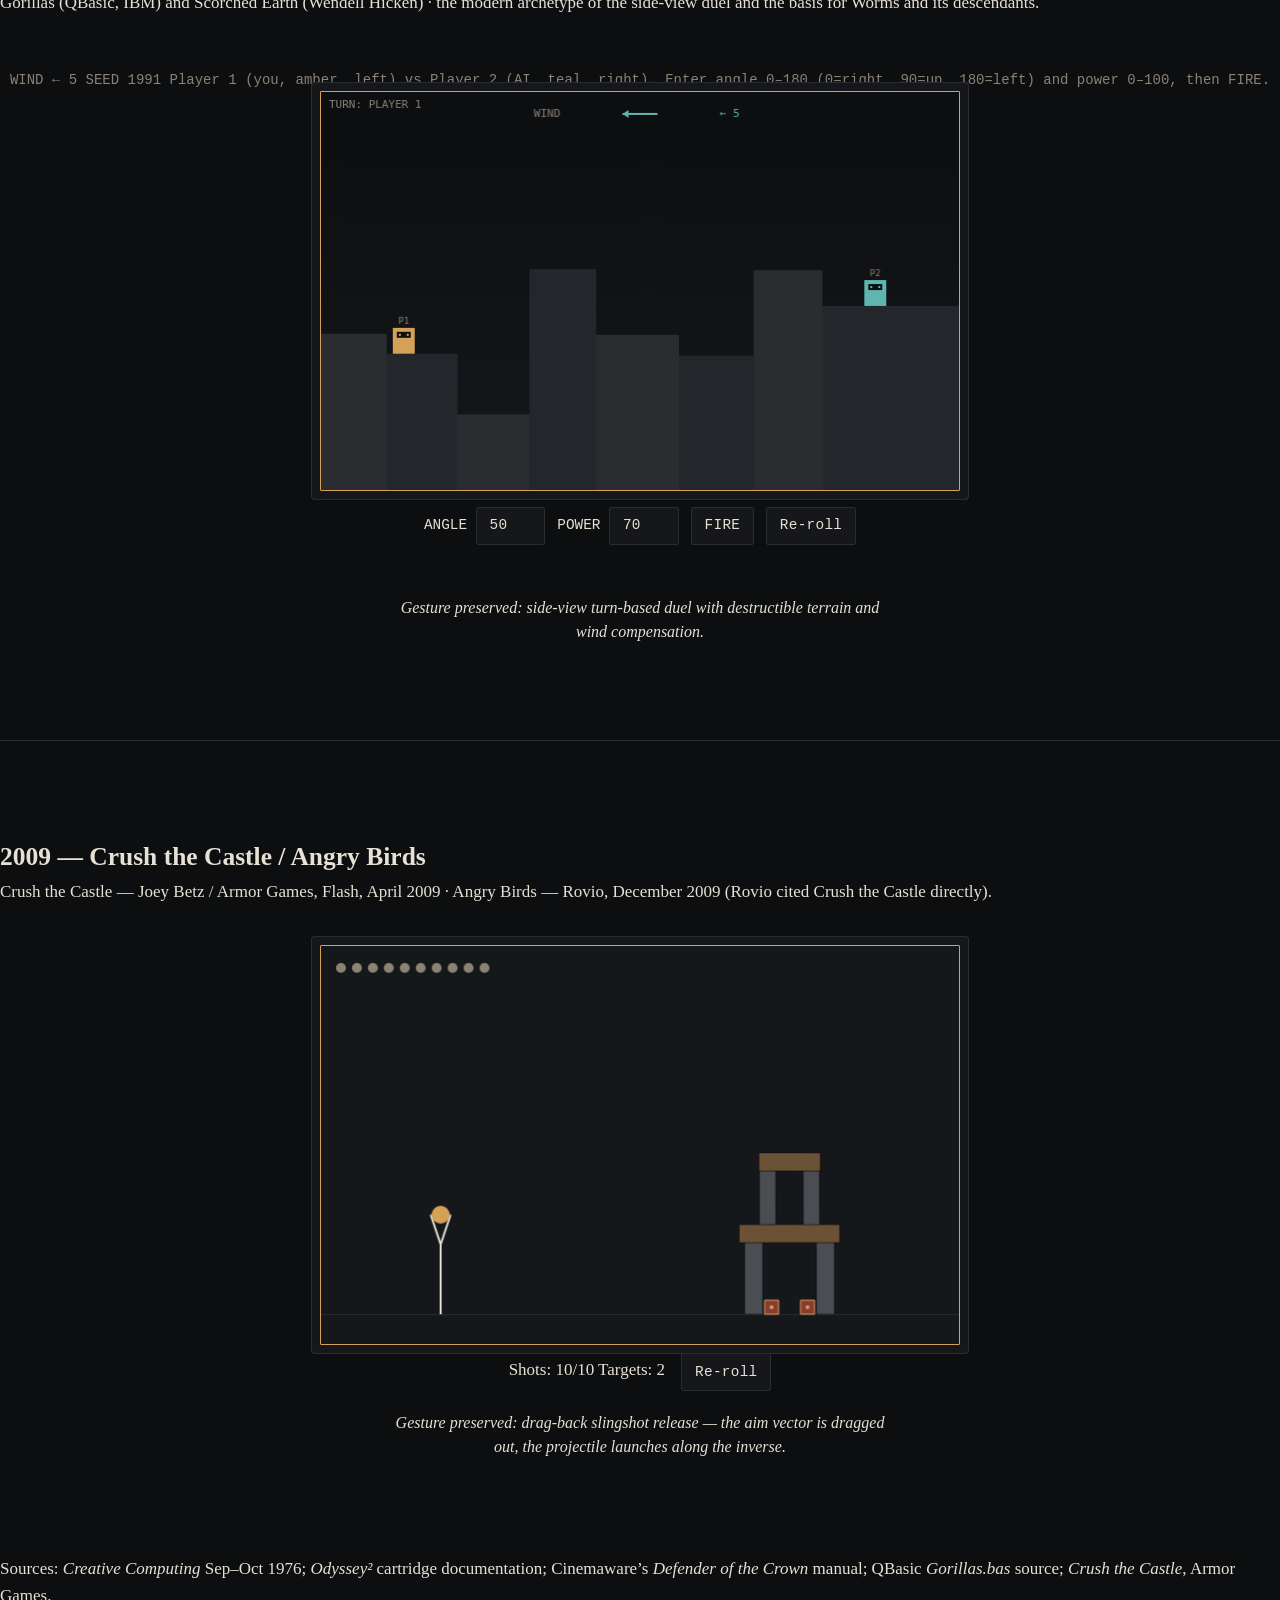
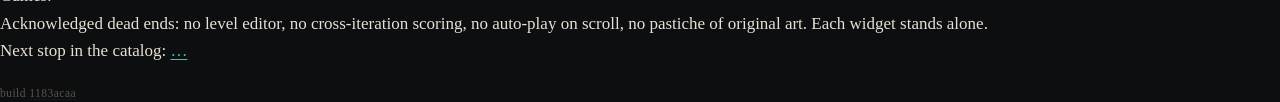
==== commit cd96bfb7: "Cache-busting visual badge — favicon + corner widget Re-ran the cache-busting install with the badge" ====
--- a/index.html
+++ b/index.html
@@ -5,12 +5,14 @@
   <meta name="viewport" content="width=device-width, initial-scale=1">
   <title>CATAPULT</title>
   <meta name="description" content="A five-iteration homage to the catapult / artillery video game lineage, 1972 to 2009.">
-  <link rel="stylesheet" href="styles/base.css?v=aeb82da9">
-  <link rel="stylesheet" href="styles/iterations.css?v=aeb82da9">
+  <link rel="stylesheet" href="styles/base.css?v=1183acaa">
+  <link rel="stylesheet" href="styles/iterations.css?v=1183acaa">
   <meta http-equiv="Cache-Control" content="no-cache, no-store, must-revalidate">
   <meta http-equiv="Pragma" content="no-cache">
   <meta http-equiv="Expires" content="0">
-  <meta name="cb" content="aeb82da9">
+  <meta name="cb" content="1183acaa">
+  <link rel="icon" type="image/svg+xml" href="/cb-shapes/17.svg?v=1183acaa">
+  <script src="/cb-badge.js?v=1183acaa" defer></script>
 </head>
 <body>
 
@@ -25,7 +27,7 @@
 </header>
 
 <figure class="lineage" aria-labelledby="lineage-caption">
-  <object data="lineage.svg?v=aeb82da9" type="image/svg+xml" aria-label="Lineage diagram of five catapult games from 1972 to 2009">
+  <object data="lineage.svg?v=1183acaa" type="image/svg+xml" aria-label="Lineage diagram of five catapult games from 1972 to 2009">
     <p class="nojs-note">Lineage diagram unavailable.</p>
   </object>
   <figcaption id="lineage-caption" class="mono muted">Five iterations, three direct lines of descent.</figcaption>
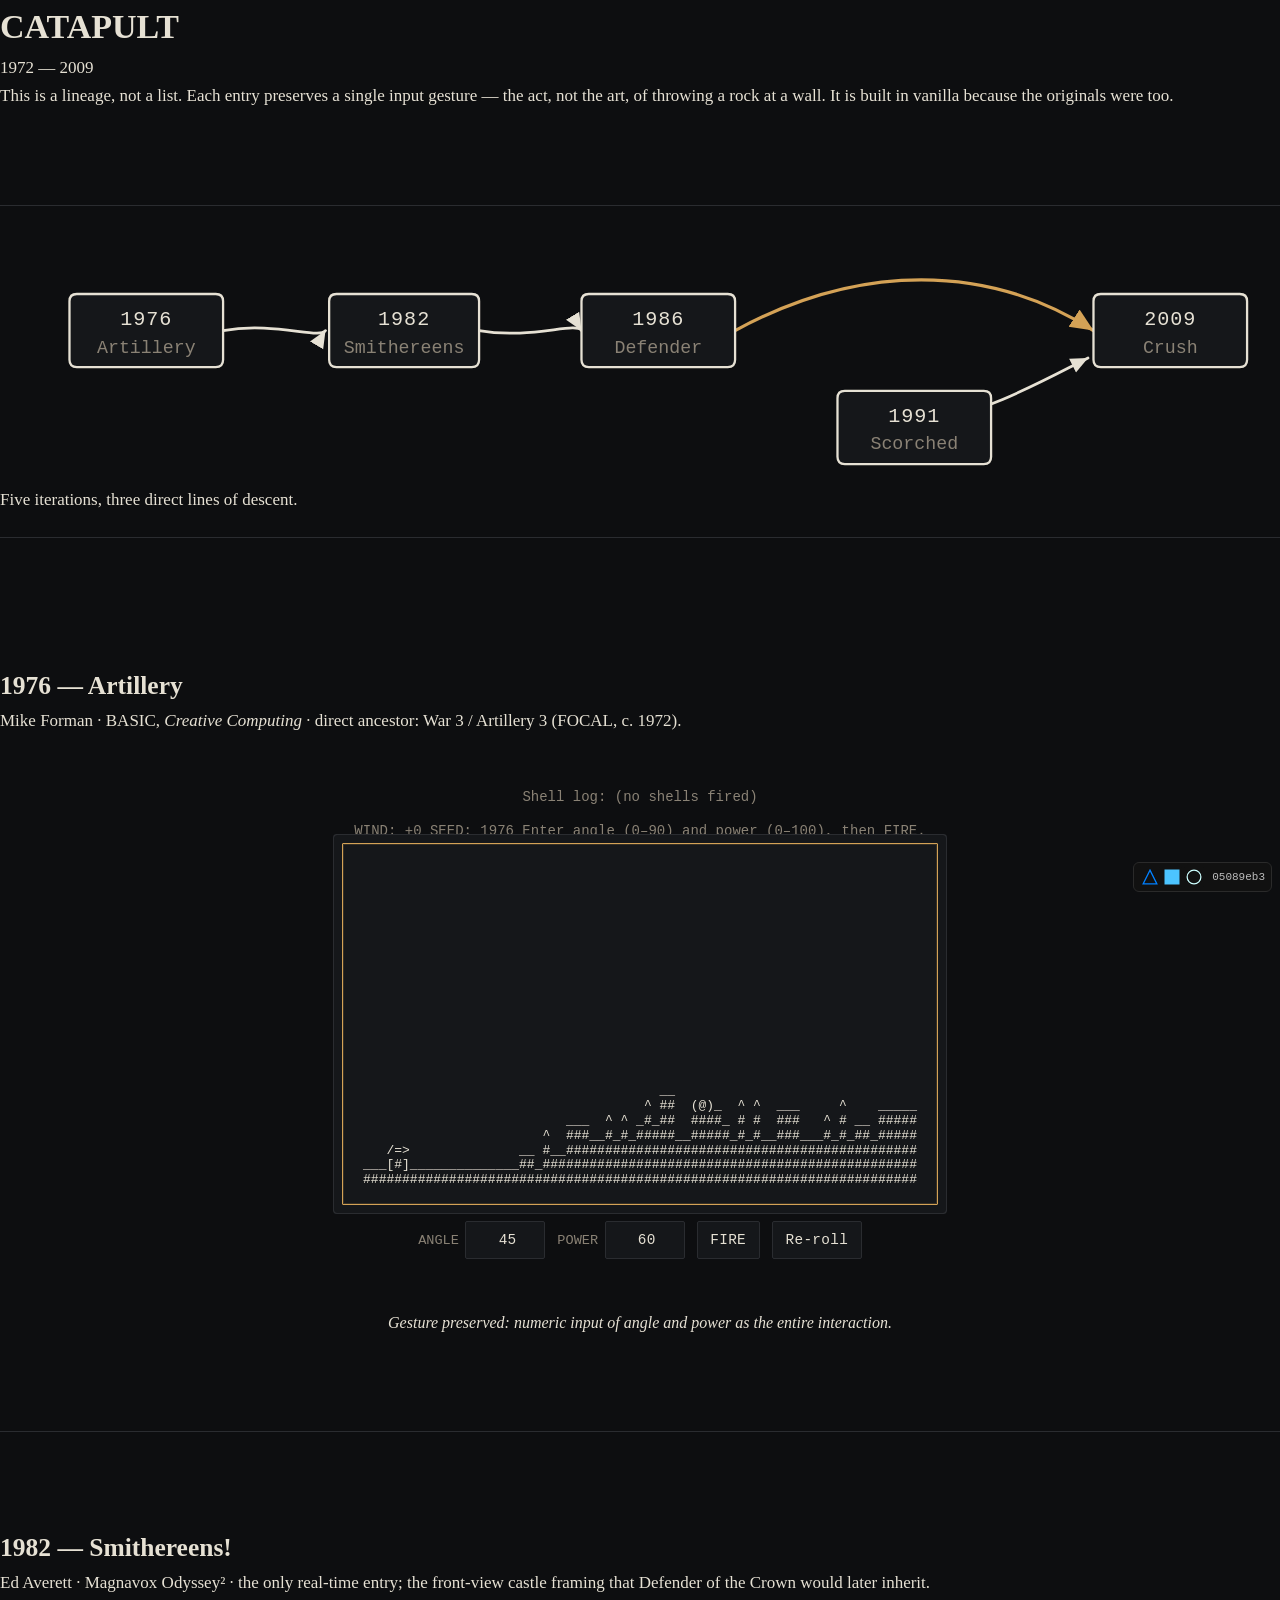
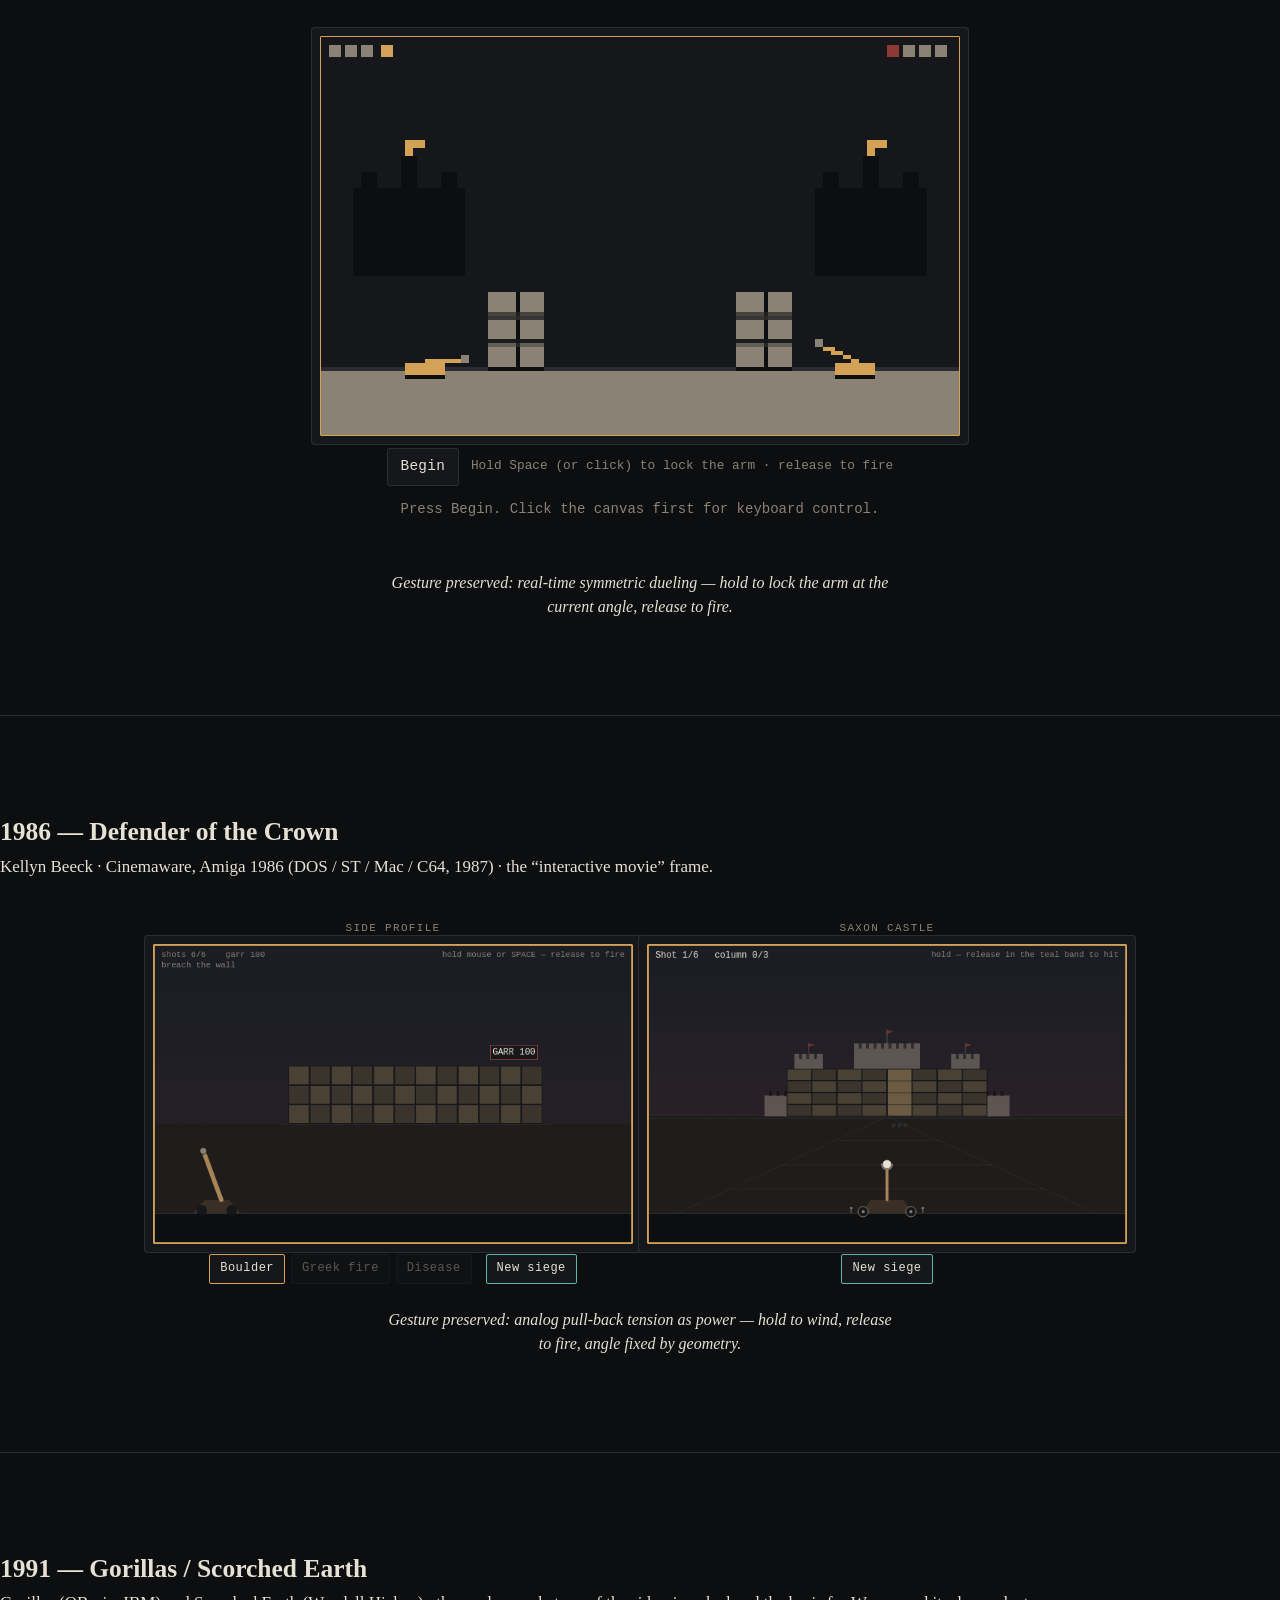
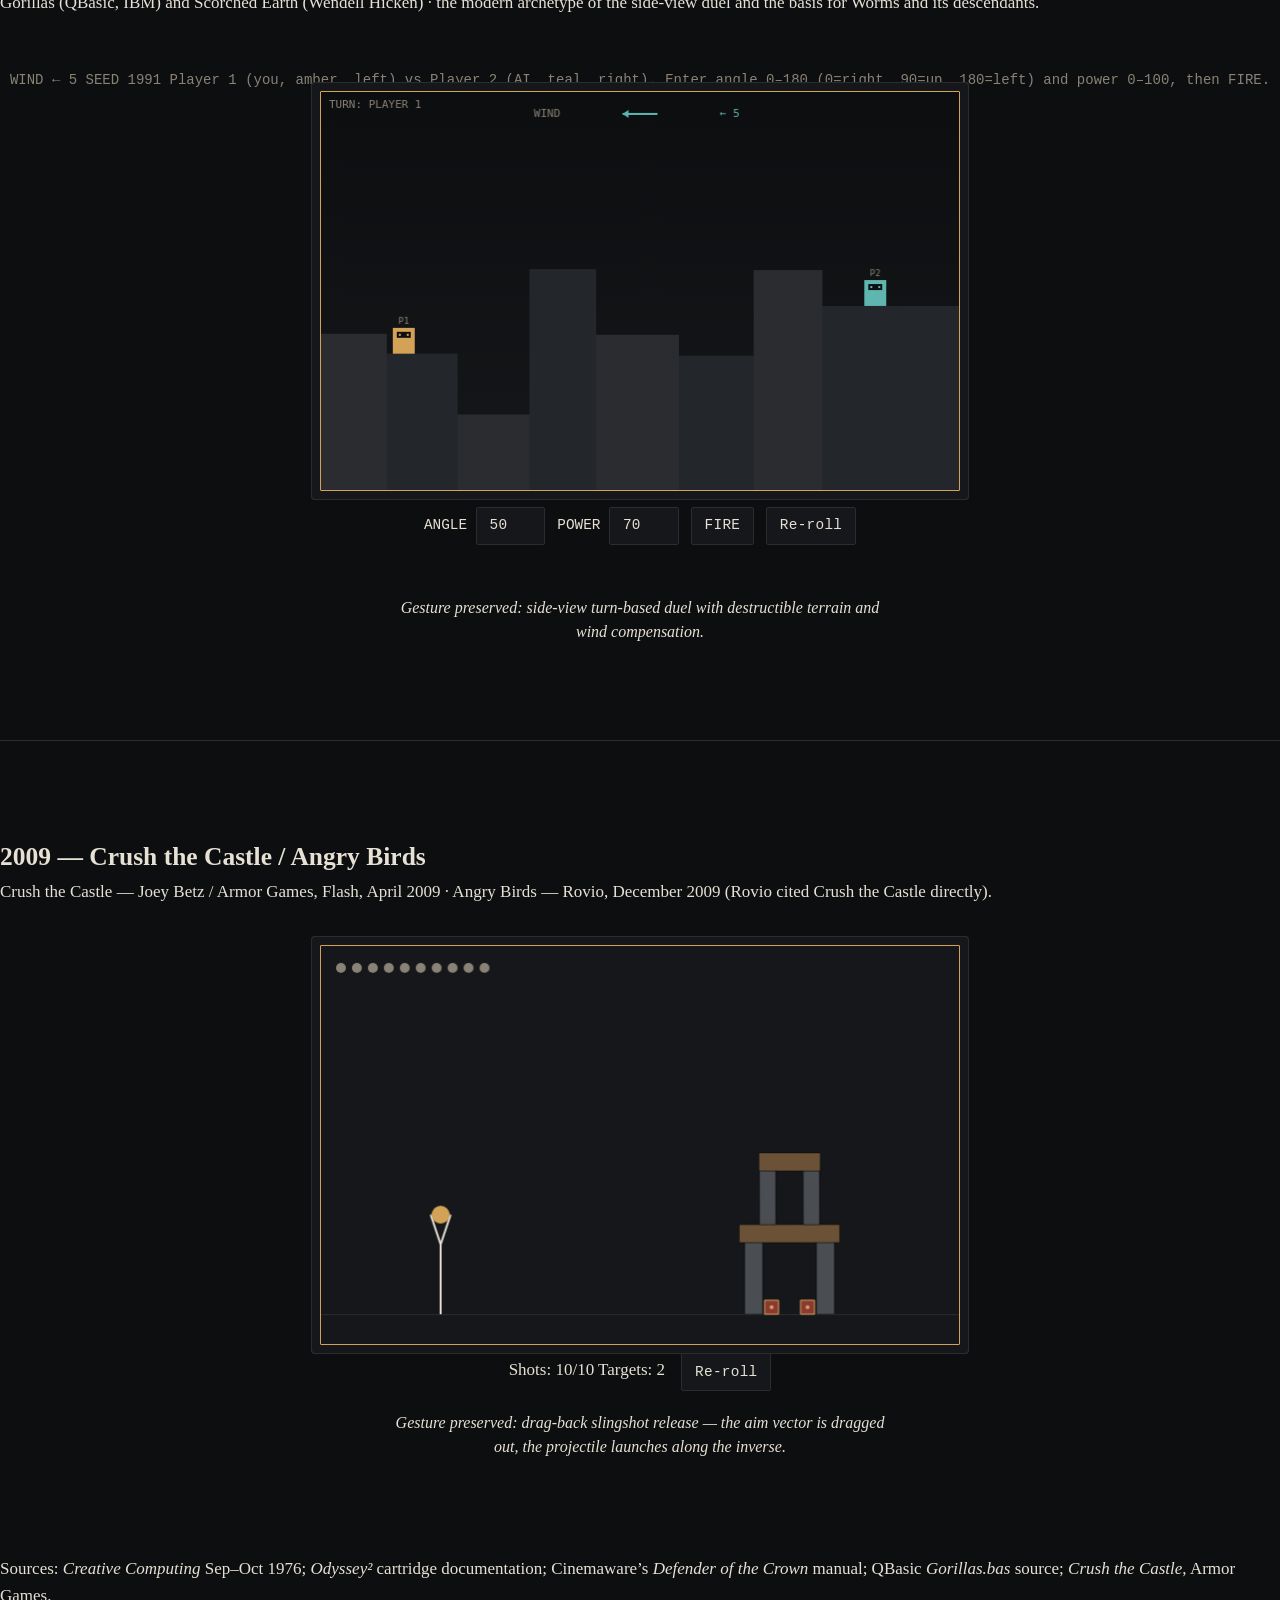
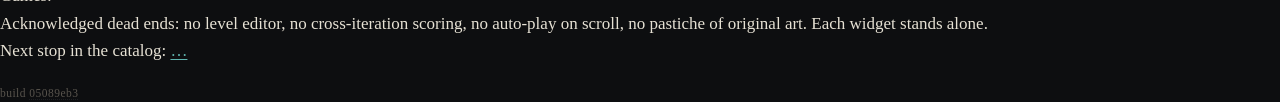
==== commit 0f698912: "Saxon Castle v2 — small arm, straight-line shot, 3-deep column Per Gerald's playtest notes: catapult" ====
--- a/index.html
+++ b/index.html
@@ -5,14 +5,14 @@
   <meta name="viewport" content="width=device-width, initial-scale=1">
   <title>CATAPULT</title>
   <meta name="description" content="A five-iteration homage to the catapult / artillery video game lineage, 1972 to 2009.">
-  <link rel="stylesheet" href="styles/base.css?v=1183acaa">
-  <link rel="stylesheet" href="styles/iterations.css?v=1183acaa">
+  <link rel="stylesheet" href="styles/base.css?v=05089eb3">
+  <link rel="stylesheet" href="styles/iterations.css?v=05089eb3">
   <meta http-equiv="Cache-Control" content="no-cache, no-store, must-revalidate">
   <meta http-equiv="Pragma" content="no-cache">
   <meta http-equiv="Expires" content="0">
-  <meta name="cb" content="1183acaa">
-  <link rel="icon" type="image/svg+xml" href="/cb-shapes/17.svg?v=1183acaa">
-  <script src="/cb-badge.js?v=1183acaa" defer></script>
+  <meta name="cb" content="05089eb3">
+  <link rel="icon" type="image/svg+xml" href="/cb-shapes/05.svg?v=05089eb3">
+  <script src="/cb-badge.js?v=05089eb3" defer></script>
 </head>
 <body>
 
@@ -27,7 +27,7 @@
 </header>
 
 <figure class="lineage" aria-labelledby="lineage-caption">
-  <object data="lineage.svg?v=1183acaa" type="image/svg+xml" aria-label="Lineage diagram of five catapult games from 1972 to 2009">
+  <object data="lineage.svg?v=05089eb3" type="image/svg+xml" aria-label="Lineage diagram of five catapult games from 1972 to 2009">
     <p class="nojs-note">Lineage diagram unavailable.</p>
   </object>
   <figcaption id="lineage-caption" class="mono muted">Five iterations, three direct lines of descent.</figcaption>
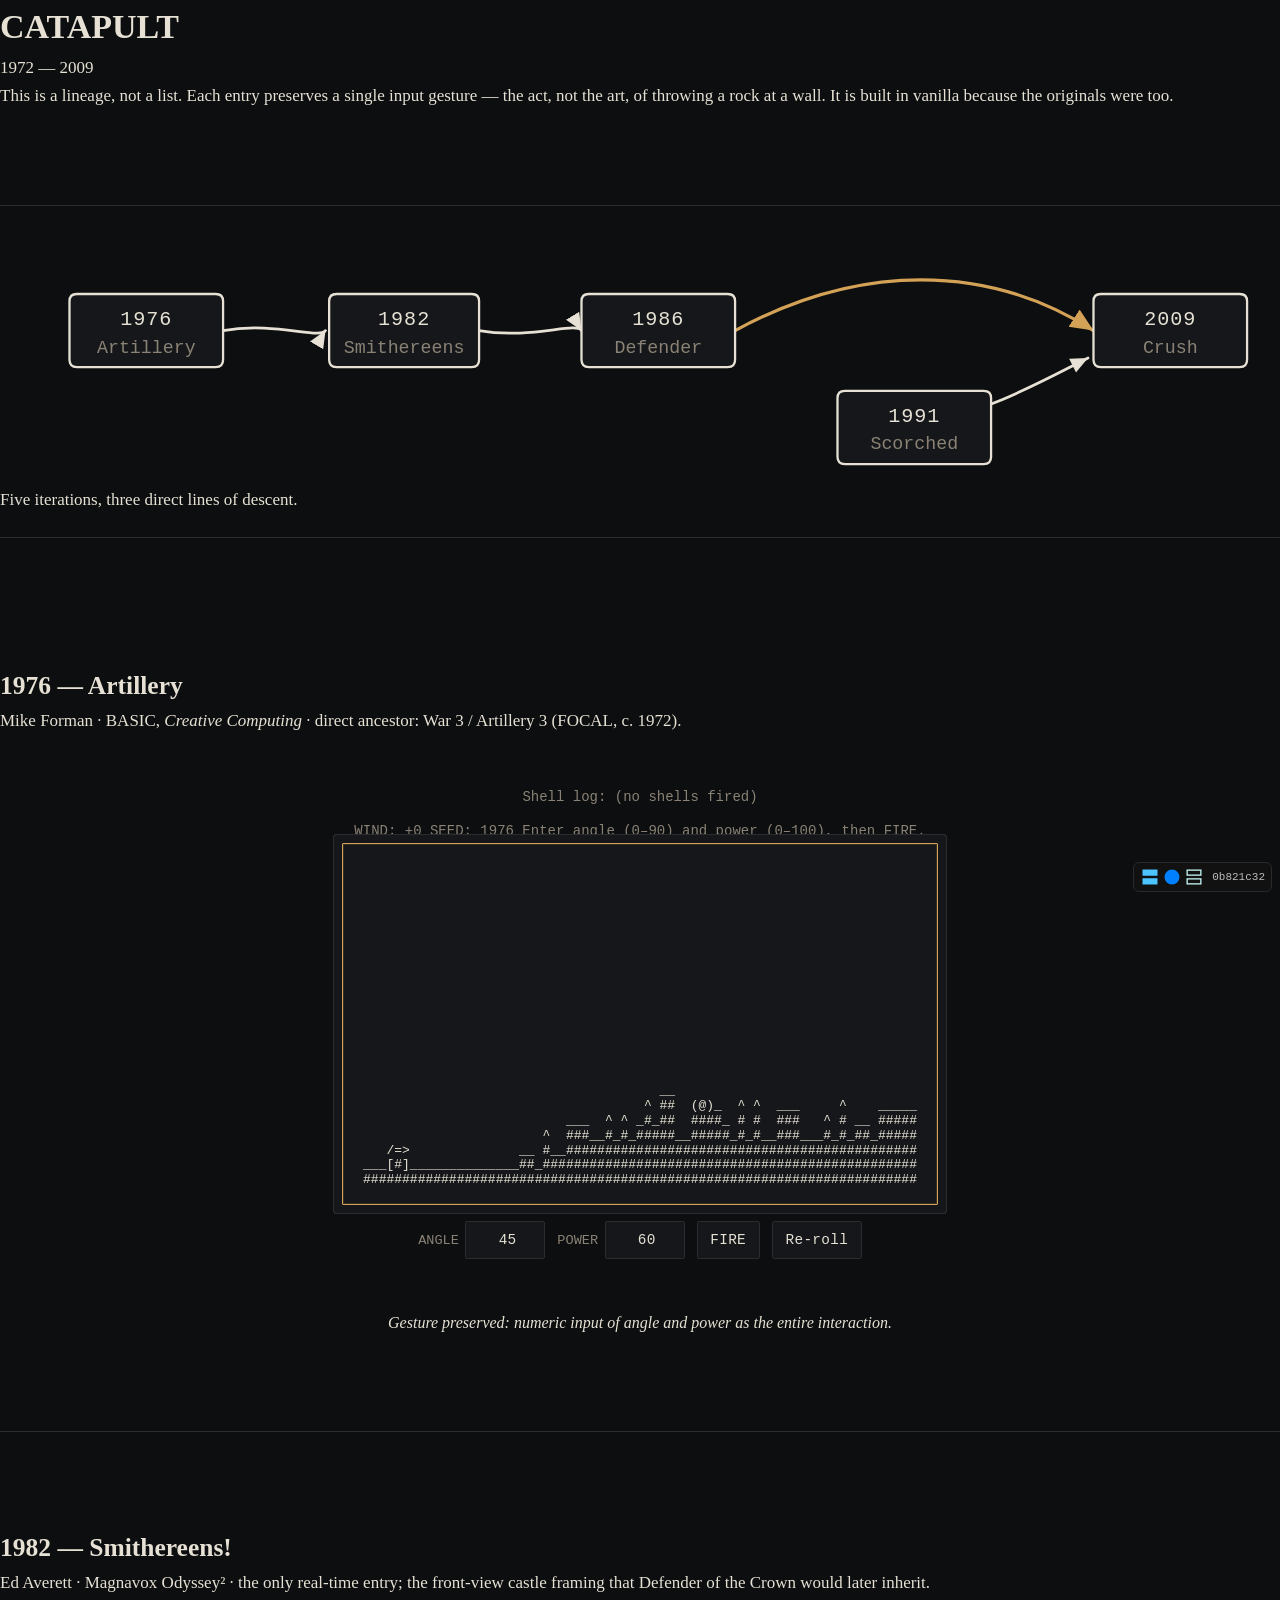
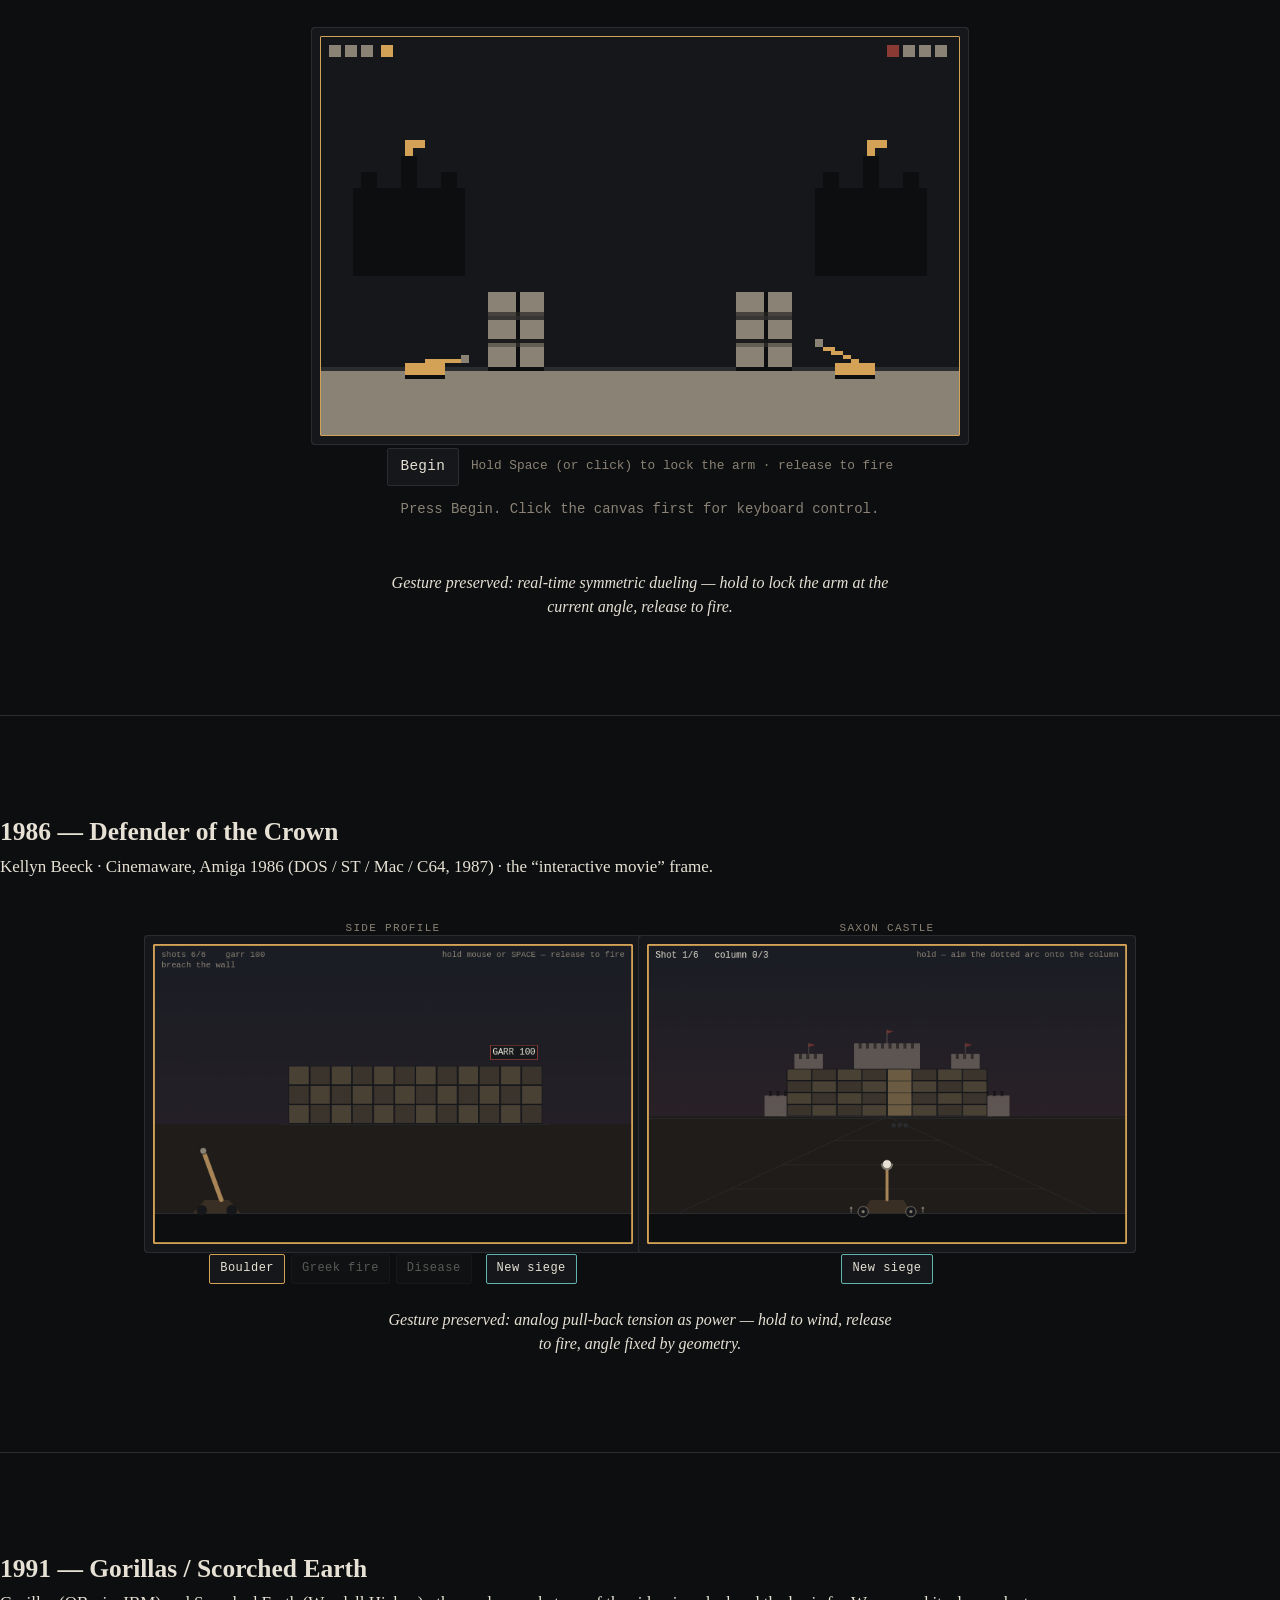
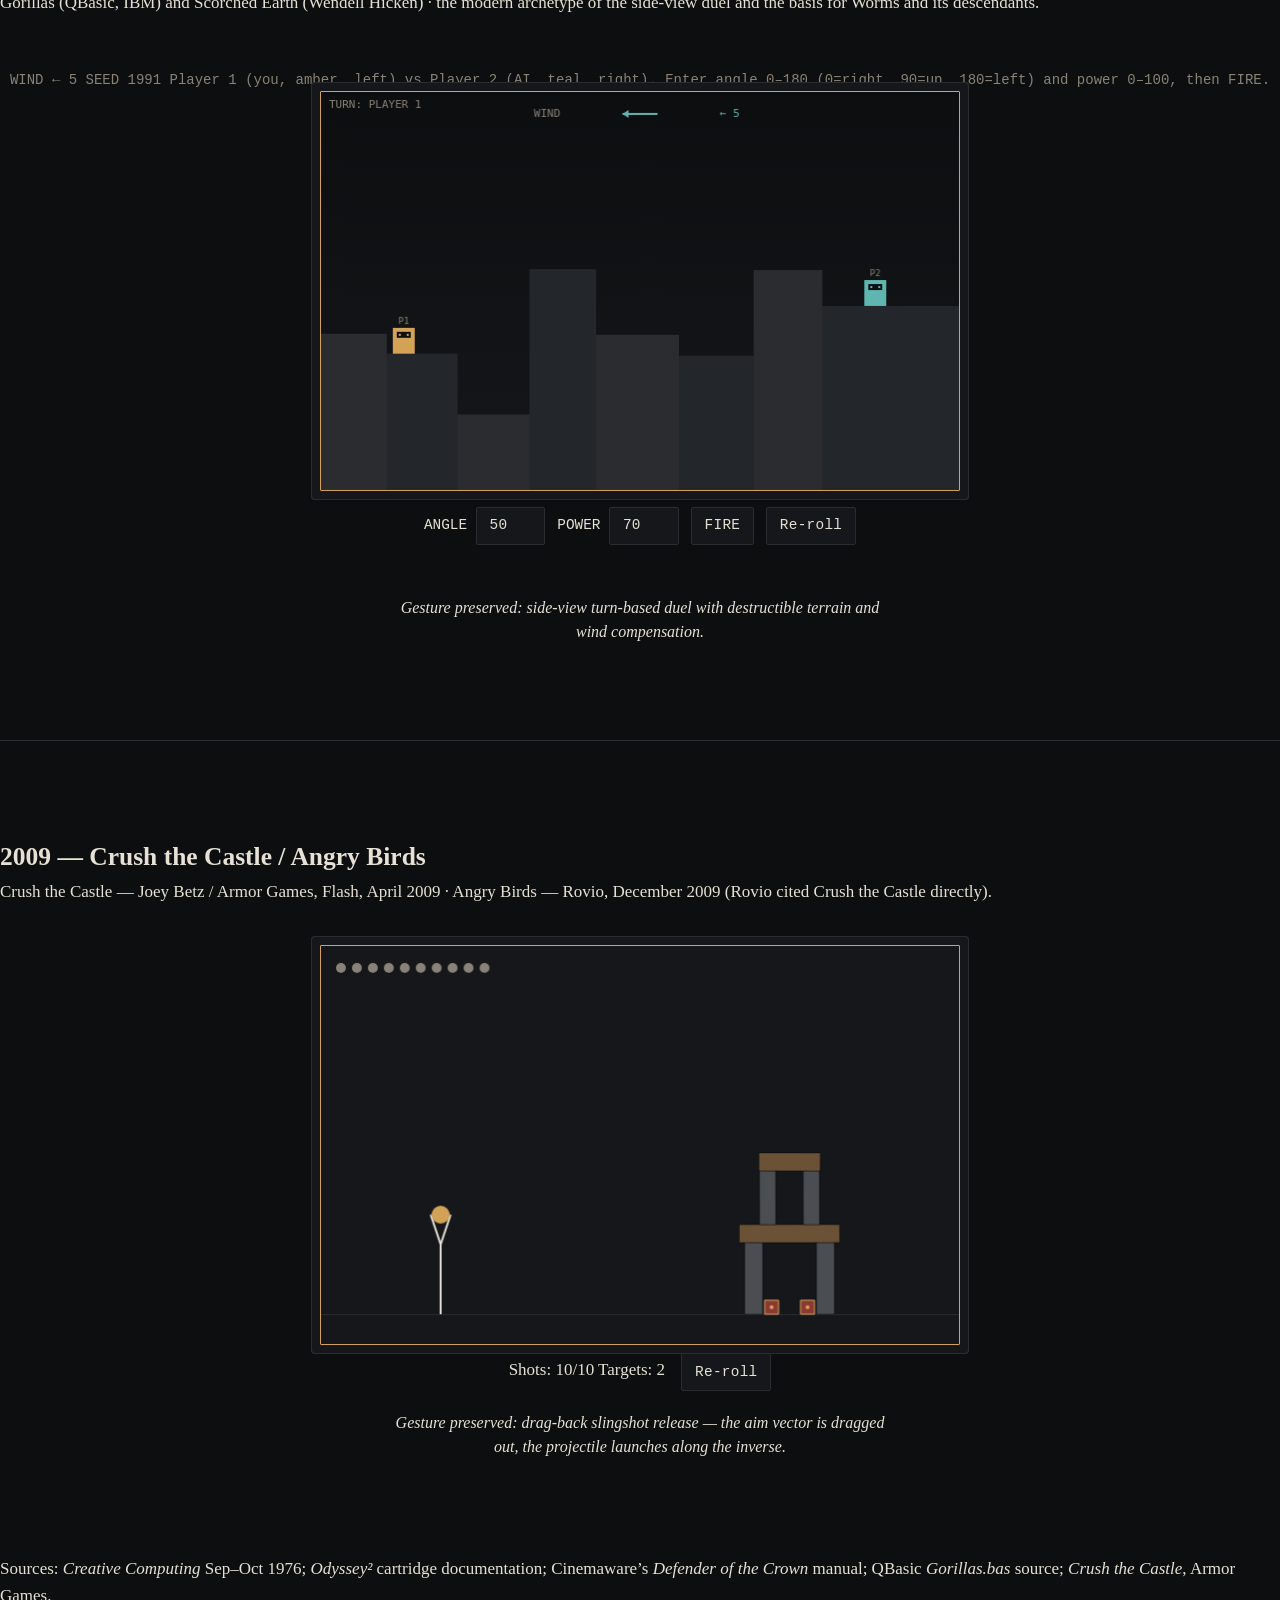
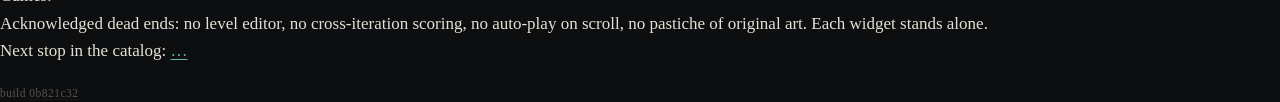
==== commit 5d149653: "Saxon Castle v3 — parabolic arc + dotted trajectory preview Reversing the previous "straight-line" t" ====
--- a/index.html
+++ b/index.html
@@ -5,14 +5,14 @@
   <meta name="viewport" content="width=device-width, initial-scale=1">
   <title>CATAPULT</title>
   <meta name="description" content="A five-iteration homage to the catapult / artillery video game lineage, 1972 to 2009.">
-  <link rel="stylesheet" href="styles/base.css?v=05089eb3">
-  <link rel="stylesheet" href="styles/iterations.css?v=05089eb3">
+  <link rel="stylesheet" href="styles/base.css?v=0b821c32">
+  <link rel="stylesheet" href="styles/iterations.css?v=0b821c32">
   <meta http-equiv="Cache-Control" content="no-cache, no-store, must-revalidate">
   <meta http-equiv="Pragma" content="no-cache">
   <meta http-equiv="Expires" content="0">
-  <meta name="cb" content="05089eb3">
-  <link rel="icon" type="image/svg+xml" href="/cb-shapes/05.svg?v=05089eb3">
-  <script src="/cb-badge.js?v=05089eb3" defer></script>
+  <meta name="cb" content="0b821c32">
+  <link rel="icon" type="image/svg+xml" href="/cb-shapes/11.svg?v=0b821c32">
+  <script src="/cb-badge.js?v=0b821c32" defer></script>
 </head>
 <body>
 
@@ -27,7 +27,7 @@
 </header>
 
 <figure class="lineage" aria-labelledby="lineage-caption">
-  <object data="lineage.svg?v=05089eb3" type="image/svg+xml" aria-label="Lineage diagram of five catapult games from 1972 to 2009">
+  <object data="lineage.svg?v=0b821c32" type="image/svg+xml" aria-label="Lineage diagram of five catapult games from 1972 to 2009">
     <p class="nojs-note">Lineage diagram unavailable.</p>
   </object>
   <figcaption id="lineage-caption" class="mono muted">Five iterations, three direct lines of descent.</figcaption>
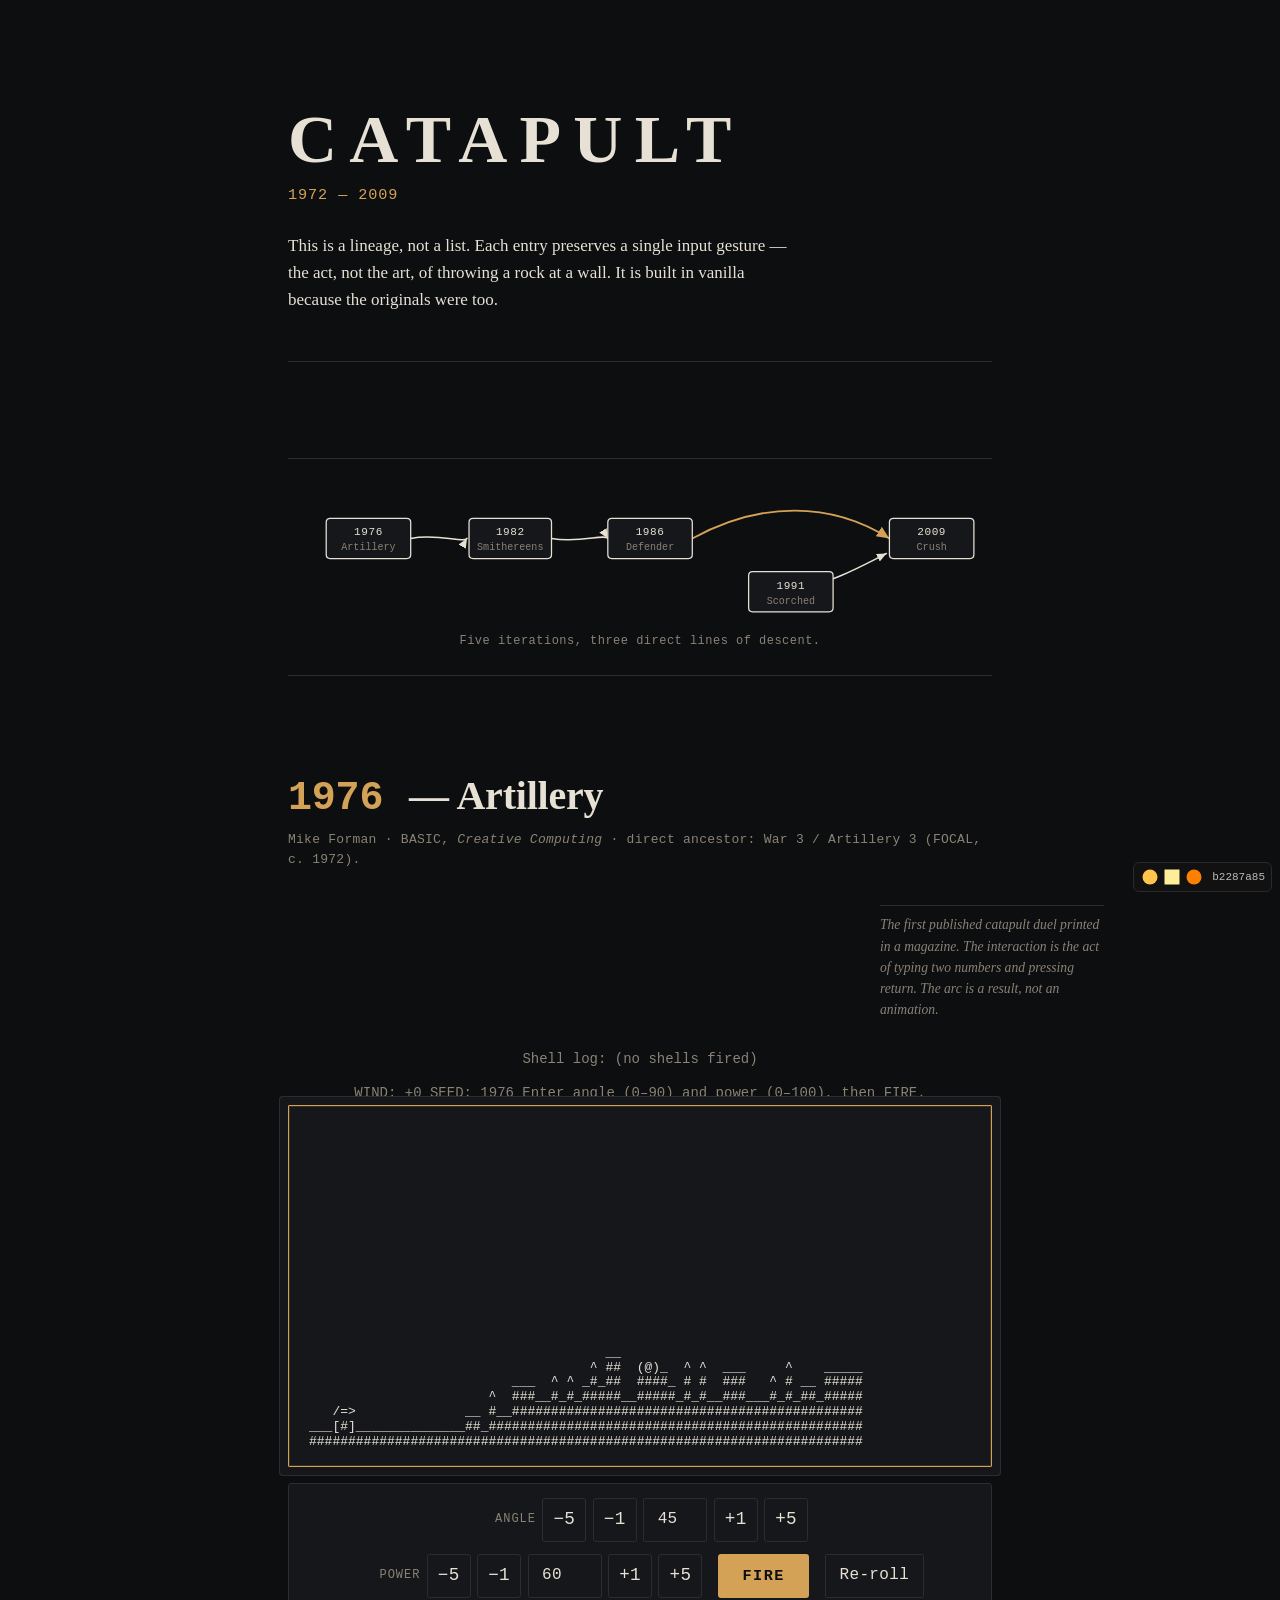
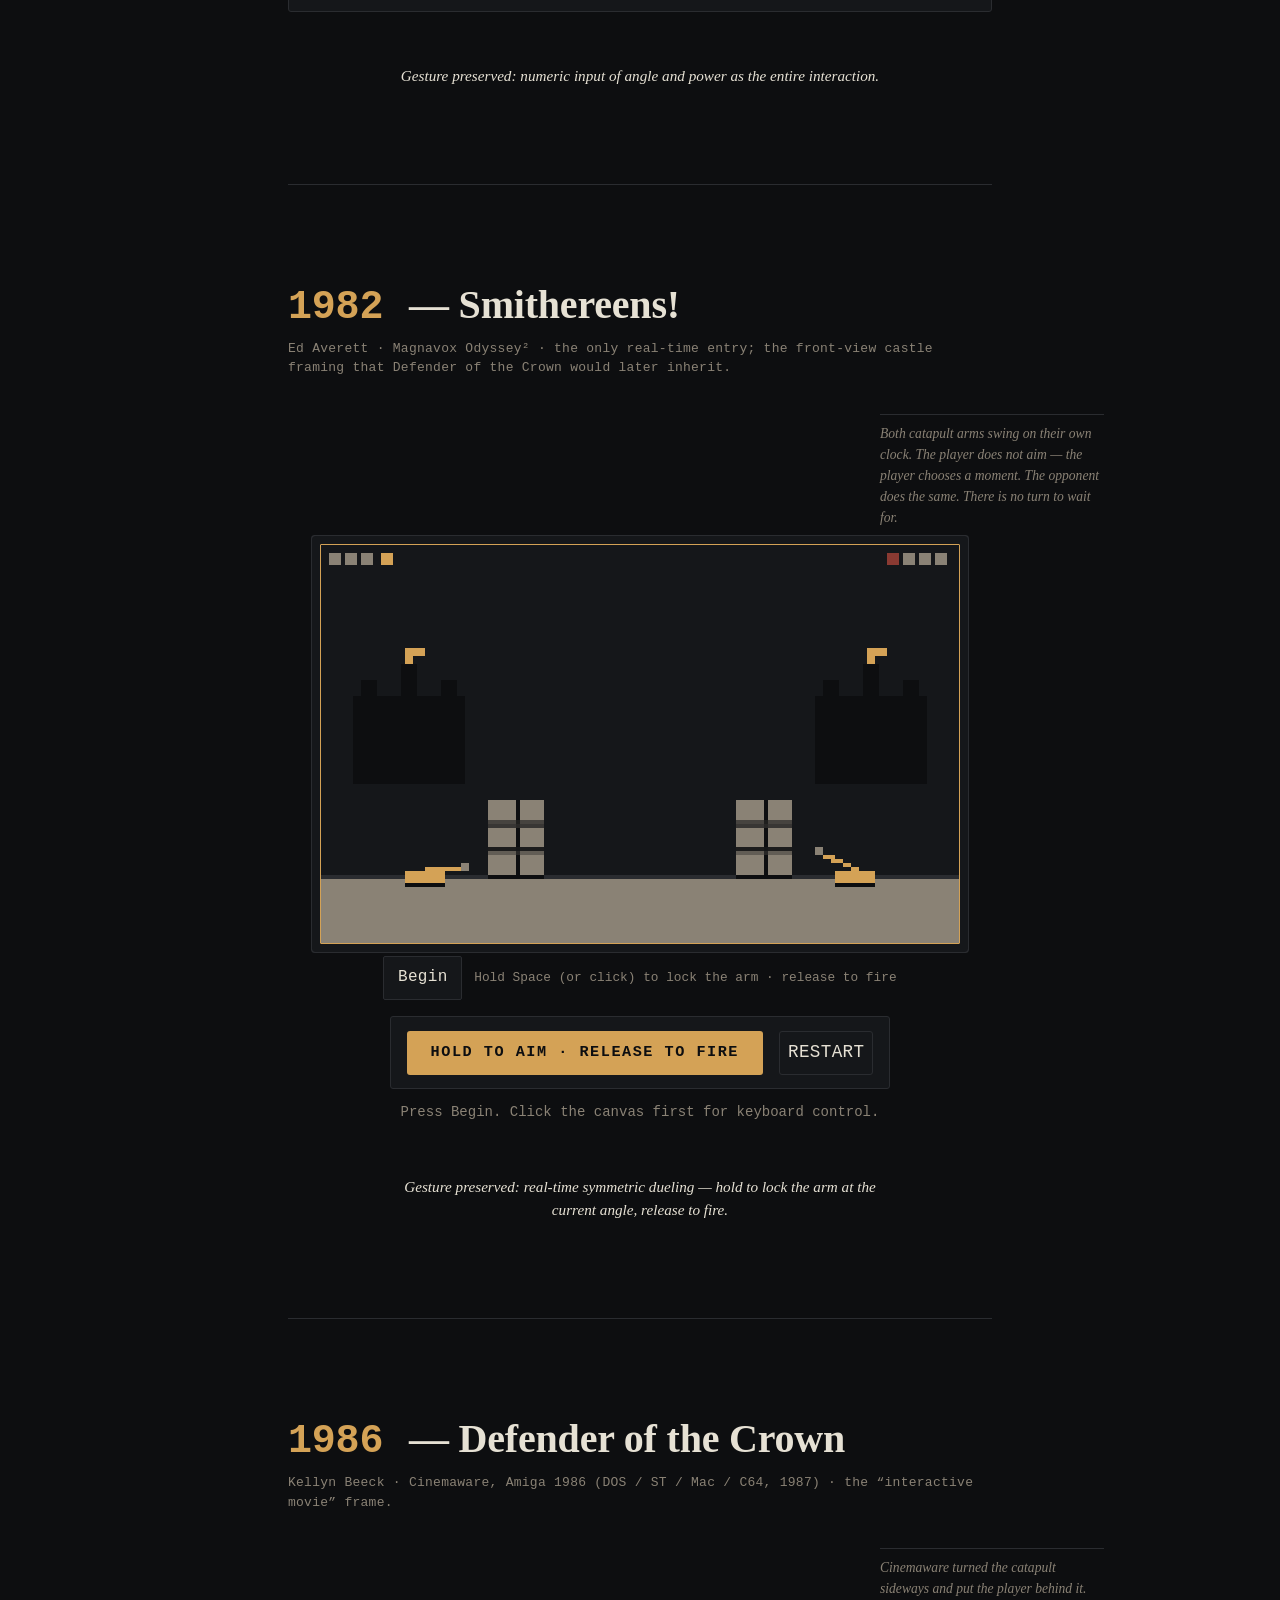
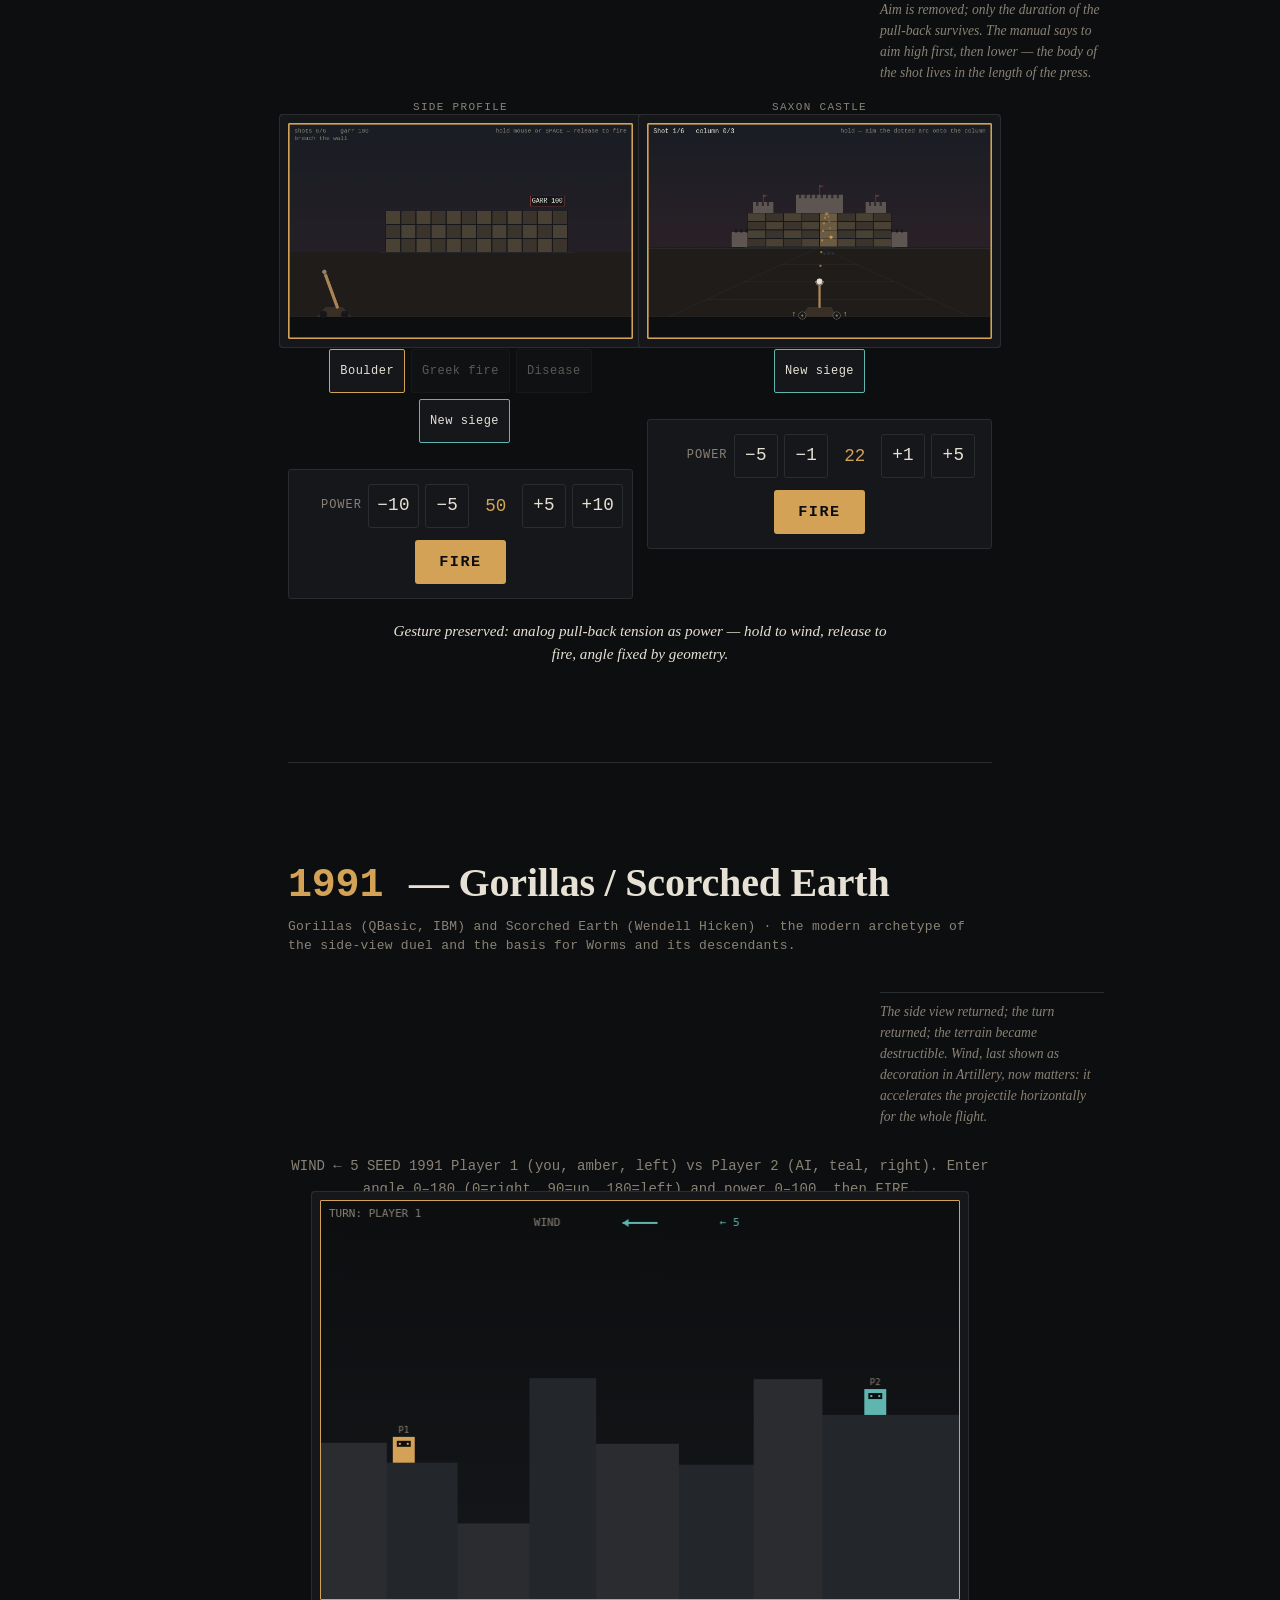
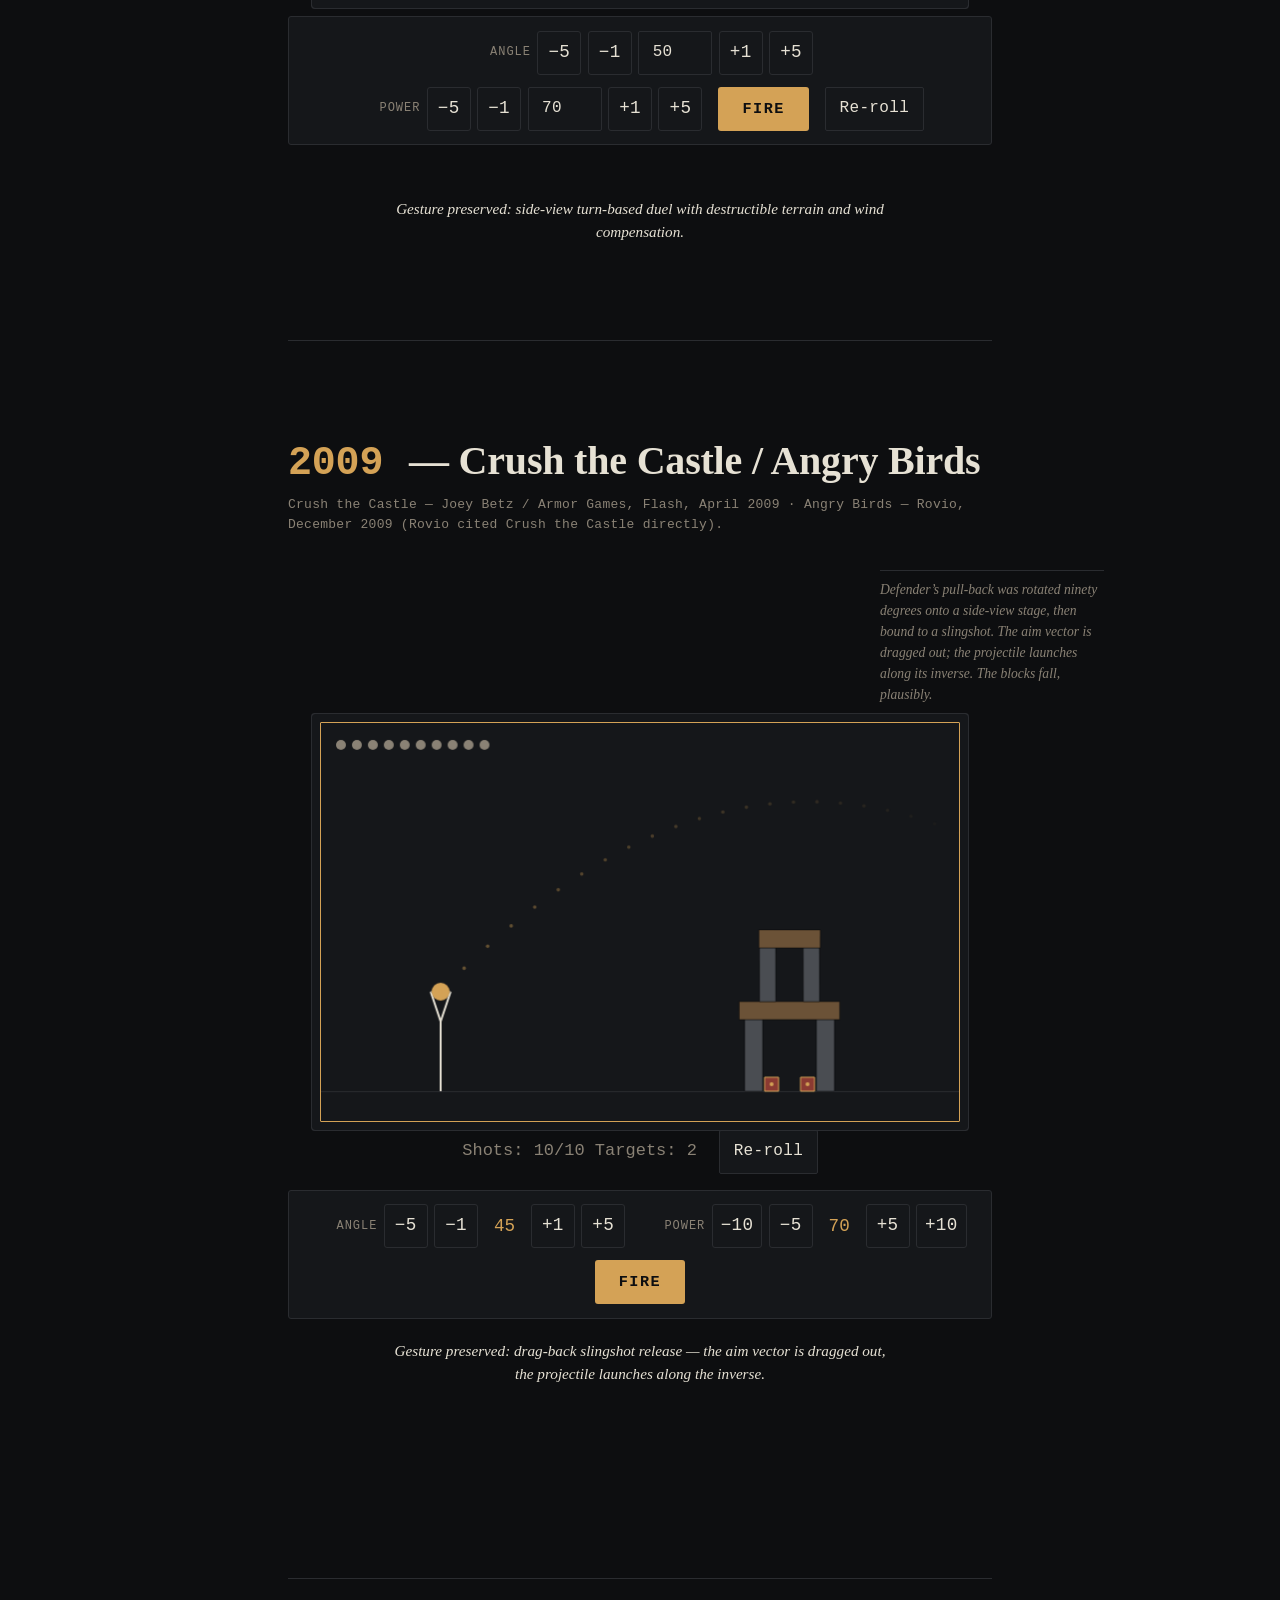
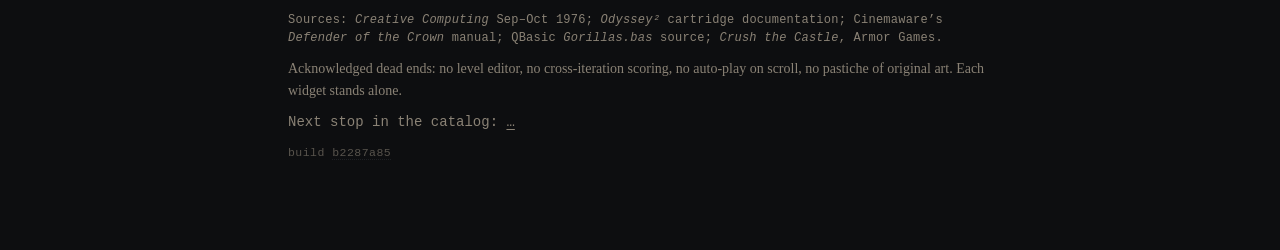
==== commit 87544ff5: "Mobile-first PWA rewrite — installable + offline + touch controls Two-phase rework after Gerald aske" ====
--- a/index.html
+++ b/index.html
@@ -5,14 +5,23 @@
   <meta name="viewport" content="width=device-width, initial-scale=1">
   <title>CATAPULT</title>
   <meta name="description" content="A five-iteration homage to the catapult / artillery video game lineage, 1972 to 2009.">
-  <link rel="stylesheet" href="styles/base.css?v=0b821c32">
-  <link rel="stylesheet" href="styles/iterations.css?v=0b821c32">
+  <link rel="stylesheet" href="styles/base.css?v=b2287a85">
+  <link rel="stylesheet" href="styles/iterations.css?v=b2287a85">
   <meta http-equiv="Cache-Control" content="no-cache, no-store, must-revalidate">
   <meta http-equiv="Pragma" content="no-cache">
   <meta http-equiv="Expires" content="0">
-  <meta name="cb" content="0b821c32">
-  <link rel="icon" type="image/svg+xml" href="/cb-shapes/11.svg?v=0b821c32">
-  <script src="/cb-badge.js?v=0b821c32" defer></script>
+  <meta name="cb" content="b2287a85">
+  <link rel="icon" type="image/svg+xml" href="/cb-shapes/50.svg?v=b2287a85">
+  <script src="/cb-badge.js?v=b2287a85" defer></script>
+
+  <!-- PWA -->
+  <link rel="manifest" href="manifest.json?v=b2287a85">
+  <meta name="theme-color" content="#0d0e10">
+  <link rel="icon" type="image/svg+xml" sizes="192x192" href="icons/icon-192.svg?v=b2287a85">
+  <link rel="apple-touch-icon" href="icons/apple-touch-icon.svg?v=b2287a85">
+  <meta name="apple-mobile-web-app-capable" content="yes">
+  <meta name="apple-mobile-web-app-status-bar-style" content="black-translucent">
+  <meta name="apple-mobile-web-app-title" content="CATAPULT">
 </head>
 <body>
 
@@ -27,7 +36,7 @@
 </header>
 
 <figure class="lineage" aria-labelledby="lineage-caption">
-  <object data="lineage.svg?v=0b821c32" type="image/svg+xml" aria-label="Lineage diagram of five catapult games from 1972 to 2009">
+  <object data="lineage.svg?v=b2287a85" type="image/svg+xml" aria-label="Lineage diagram of five catapult games from 1972 to 2009">
     <p class="nojs-note">Lineage diagram unavailable.</p>
   </object>
   <figcaption id="lineage-caption" class="mono muted">Five iterations, three direct lines of descent.</figcaption>
@@ -152,5 +161,180 @@
   }
 </script>
 
+<!-- PWA: service worker registration, update toast, install affordances -->
+<script>
+(function () {
+  'use strict';
+
+  // ---- inline fallback styles (CSS agent may override via classes) -------
+  var STYLE_ID = 'pwa-inline-style';
+  if (!document.getElementById(STYLE_ID)) {
+    var s = document.createElement('style');
+    s.id = STYLE_ID;
+    s.textContent = [
+      '.pwa-toast{position:fixed;left:50%;bottom:1.25rem;transform:translateX(-50%);',
+      'max-width:min(28rem,calc(100vw - 2rem));background:#15171a;color:#e6e1d4;',
+      'border:1px solid #2a2c30;padding:.75rem 1rem;font-family:ui-monospace,Menlo,Consolas,monospace;',
+      'font-size:.82rem;letter-spacing:.04em;z-index:9999;cursor:pointer;',
+      'box-shadow:0 8px 24px rgba(0,0,0,.45);display:flex;align-items:center;gap:.75rem;}',
+      '.pwa-toast:hover,.pwa-toast:focus{border-color:#d4a256;outline:none;}',
+      '.pwa-toast .pwa-toast-label{color:#d4a256;text-transform:uppercase;letter-spacing:.12em;}',
+      '.pwa-toast .pwa-toast-close{margin-left:auto;color:#8a8275;background:none;border:0;cursor:pointer;font-size:1rem;padding:0 .25rem;}',
+      '.pwa-install{display:inline-block;margin-left:.75rem;padding:.35rem .8rem;',
+      'font-family:ui-monospace,Menlo,Consolas,monospace;font-size:.78rem;letter-spacing:.08em;',
+      'text-transform:uppercase;color:#d4a256;background:transparent;border:1px solid #2a2c30;',
+      'cursor:pointer;}',
+      '.pwa-install:hover,.pwa-install:focus{border-color:#d4a256;outline:none;}',
+      '.pwa-ios-hint{position:fixed;left:1rem;right:1rem;bottom:1rem;max-width:30rem;',
+      'margin:0 auto;background:#15171a;color:#e6e1d4;border:1px solid #2a2c30;',
+      'padding:.85rem 1rem;font-family:ui-monospace,Menlo,Consolas,monospace;',
+      'font-size:.78rem;letter-spacing:.04em;z-index:9999;display:flex;align-items:center;gap:.75rem;}',
+      '.pwa-ios-hint .pwa-ios-close{margin-left:auto;color:#8a8275;background:none;border:0;cursor:pointer;font-size:1rem;padding:0 .25rem;}'
+    ].join('');
+    document.head.appendChild(s);
+  }
+
+  // ---- service worker registration --------------------------------------
+  // SW won't register under file://; that's expected and harmless.
+  var swReg = null;
+  if ('serviceWorker' in navigator && (location.protocol === 'https:' || location.hostname === 'localhost' || location.hostname === '127.0.0.1')) {
+    window.addEventListener('load', function () {
+      navigator.serviceWorker.register('./sw.js').then(function (reg) {
+        swReg = reg;
+
+        // Already waiting at registration time
+        if (reg.waiting && navigator.serviceWorker.controller) {
+          showUpdateToast(reg);
+        }
+
+        // A new SW found — wait for it to install
+        reg.addEventListener('updatefound', function () {
+          var nw = reg.installing;
+          if (!nw) return;
+          nw.addEventListener('statechange', function () {
+            if (nw.state === 'installed' && navigator.serviceWorker.controller) {
+              showUpdateToast(reg);
+            }
+          });
+        });
+      }).catch(function (err) {
+        // Non-fatal: page still works without SW.
+        console.warn('CATAPULT: SW registration failed', err);
+      });
+
+      // Reload exactly once when the new SW takes control
+      var refreshing = false;
+      navigator.serviceWorker.addEventListener('controllerchange', function () {
+        if (refreshing) return;
+        refreshing = true;
+        location.reload();
+      });
+    });
+  }
+
+  function showUpdateToast(reg) {
+    if (document.querySelector('.pwa-toast')) return;
+    var toast = document.createElement('div');
+    toast.className = 'pwa-toast';
+    toast.setAttribute('role', 'status');
+    toast.setAttribute('tabindex', '0');
+    toast.innerHTML = '<span class="pwa-toast-label">Update</span>' +
+                      '<span>A new build is ready &mdash; tap to refresh.</span>' +
+                      '<button class="pwa-toast-close" type="button" aria-label="Dismiss update">&times;</button>';
+
+    var dismiss = function (e) {
+      if (e) { e.stopPropagation(); }
+      toast.remove();
+    };
+    toast.querySelector('.pwa-toast-close').addEventListener('click', dismiss);
+
+    var apply = function () {
+      if (reg.waiting) {
+        reg.waiting.postMessage({ type: 'SKIP_WAITING' });
+      }
+    };
+    toast.addEventListener('click', apply);
+    toast.addEventListener('keydown', function (e) {
+      if (e.key === 'Enter' || e.key === ' ') { e.preventDefault(); apply(); }
+    });
+    document.body.appendChild(toast);
+  }
+
+  // ---- beforeinstallprompt (Chromium / Edge / Android) ------------------
+  var deferredInstall = null;
+  var installShown = false;
+  var hasInteracted = false;
+
+  window.addEventListener('beforeinstallprompt', function (e) {
+    e.preventDefault();
+    deferredInstall = e;
+    maybeRenderInstall();
+  });
+
+  window.addEventListener('appinstalled', function () {
+    deferredInstall = null;
+    var btn = document.querySelector('.pwa-install');
+    if (btn) btn.remove();
+  });
+
+  // Interaction heuristic: any pointer/keyboard hit after first paint
+  ['pointerdown', 'keydown', 'touchstart'].forEach(function (ev) {
+    window.addEventListener(ev, function () {
+      hasInteracted = true;
+      maybeRenderInstall();
+    }, { once: true, passive: true });
+  });
+
+  function maybeRenderInstall() {
+    if (installShown || !deferredInstall || !hasInteracted) return;
+    var stamp = document.querySelector('.build-stamp');
+    if (!stamp) return;
+    var btn = document.createElement('button');
+    btn.type = 'button';
+    btn.className = 'pwa-install';
+    btn.textContent = 'Install';
+    btn.setAttribute('aria-label', 'Install CATAPULT as an app');
+    btn.addEventListener('click', function () {
+      if (!deferredInstall) return;
+      deferredInstall.prompt();
+      deferredInstall.userChoice.then(function () {
+        deferredInstall = null;
+        btn.remove();
+      });
+    });
+    stamp.appendChild(btn);
+    installShown = true;
+  }
+
+  // ---- iOS Safari "Add to Home Screen" hint -----------------------------
+  // iOS does not fire beforeinstallprompt; we surface a one-time hint.
+  try {
+    var ua = navigator.userAgent || '';
+    var isIOS = /iPad|iPhone|iPod/.test(ua) && !window.MSStream;
+    var isStandalone = ('standalone' in navigator) && navigator.standalone;
+    var dismissed = false;
+    try { dismissed = localStorage.getItem('catapult.iosHintDismissed') === '1'; } catch (_) {}
+
+    if (isIOS && !isStandalone && !dismissed) {
+      window.addEventListener('load', function () {
+        setTimeout(function () {
+          if (document.querySelector('.pwa-ios-hint')) return;
+          var hint = document.createElement('div');
+          hint.className = 'pwa-ios-hint';
+          hint.setAttribute('role', 'note');
+          hint.innerHTML = '<span>Tap <strong>Share</strong> &rarr; <strong>Add to Home Screen</strong> to install.</span>' +
+                           '<button class="pwa-ios-close" type="button" aria-label="Dismiss install hint">&times;</button>';
+          hint.querySelector('.pwa-ios-close').addEventListener('click', function () {
+            hint.remove();
+            try { localStorage.setItem('catapult.iosHintDismissed', '1'); } catch (_) {}
+          });
+          document.body.appendChild(hint);
+        }, 4000);
+      });
+    }
+  } catch (_) { /* never block the page on a UA sniff */ }
+})();
+</script>
+
 </body>
 </html>
--- a/styles/base.css
+++ b/styles/base.css
@@ -1,12 +1,24 @@
 /* =============================================================
-   CATAPULT — base.css
+   CATAPULT — base.css  (MOBILE-FIRST)
    Museum-wall editorial chrome. Dark palette, transitional serif,
    generous rhythm. System font stack only (no @font-face).
+
+   Strategy:
+     - Defaults target 320–719px (small phones first).
+     - @media (min-width: 720px) layers tablet enhancements.
+     - @media (min-width: 1024px) restores the desktop experience
+       described in CATAPULT.md §Aesthetic / §Layout.
+
+   Class-name compatibility note:
+     index.html uses .page-header / .page-title / .page-dates /
+     .manifesto / .meta / .page-footer. The earlier CSS targeted
+     .site-header / .site-title / etc. We support BOTH so this file
+     is robust to either HTML naming pass.
    ============================================================= */
 
 /* ---- Tokens ------------------------------------------------ */
 :root {
-  /* Palette (CATAPULT.md §Aesthetic) */
+  /* Palette (CATAPULT.md §Aesthetic — DO NOT CHANGE) */
   --bg:        #0d0e10;
   --bg-elev:   #15171a;
   --fg:        #e6e1d4;
@@ -16,26 +28,37 @@
   --teal:      #5fb5b0;
   --blood:     #8a3a32;
 
-  /* Typography stacks (system fallbacks only) */
+  /* Typography stacks (system fallbacks only — no @font-face) */
   --serif: 'EB Garamond', 'Iowan Old Style', Charter, Georgia, 'Times New Roman', serif;
   --mono:  'JetBrains Mono', ui-monospace, Menlo, Consolas, 'Liberation Mono', monospace;
 
   /* Rhythm */
   --measure: 36rem;        /* ~720px prose column at 17px base */
-  --section-pad: 6rem;     /* vertical breathing between sections */
+  --section-pad: 2.5rem;   /* mobile default; widened at 720px+ */
   --hairline: 1px;
+
+  /* Touch targets — Apple/WCAG minimum */
+  --tap: 44px;
 }
 
 /* ---- Reset (minimal, hand-rolled) -------------------------- */
 *, *::before, *::after { box-sizing: border-box; }
-html { -webkit-text-size-adjust: 100%; }
+
+html {
+  -webkit-text-size-adjust: 100%;     /* prevent iOS auto-zoom in landscape */
+}
+
 body, h1, h2, h3, h4, p, ul, ol, figure, aside, blockquote, pre { margin: 0; }
 ul, ol { padding: 0; list-style: none; }
 img, svg, canvas { display: block; max-width: 100%; }
-button, input, textarea { font: inherit; color: inherit; }
+button, input, textarea, select { font: inherit; color: inherit; }
+
+/* Subtle amber tap highlight on touch — replaces ugly blue iOS default */
+* { -webkit-tap-highlight-color: rgba(212, 162, 86, 0.2); }
 
 /* ---- Base ------------------------------------------------- */
 html, body { background: var(--bg); color: var(--fg); }
+
 body {
   font-family: var(--serif);
   font-size: 17px;
@@ -44,58 +67,84 @@
   text-rendering: optimizeLegibility;
   -webkit-font-smoothing: antialiased;
   -moz-osx-font-smoothing: grayscale;
+  -webkit-text-size-adjust: 100%;
   padding: 0;
-  /* leave room for sticky right-gutter nav on wide viewports */
 }
 
 /* ---- Selection -------------------------------------------- */
 ::selection { background: var(--amber); color: var(--bg); }
 
-/* ---- Page container --------------------------------------- */
+/* =============================================================
+   MOBILE DEFAULT  (320–719px)
+   Single column, edge-aware padding, full-width canvases.
+   ============================================================= */
+
+/* Page-wide horizontal padding lives on body so the page header,
+   main, and footer all share the same gutter. */
+body {
+  padding: 1rem;
+  max-width: 100%;
+}
+
+main {
+  display: block;
+  max-width: 100%;
+  margin: 0 auto;
+}
+
+/* The earlier markup shipped a .page wrapper; keep it harmless. */
 .page {
-  max-width: var(--measure);
+  max-width: 100%;
   margin: 0 auto;
-  padding: 4rem 1.5rem 2rem;
+  padding: 0;
 }
 
 /* ---- Header ----------------------------------------------- */
+.page-header,
 .site-header {
   text-align: left;
-  padding-bottom: 3rem;
+  padding: 1rem 0 2rem;
   border-bottom: var(--hairline) solid var(--rule);
-  margin-bottom: var(--section-pad);
-}
-
+  margin-bottom: 2.5rem;
+}
+
+.page-title,
 .site-title {
   font-family: var(--serif);
   font-weight: 600;
-  letter-spacing: 0.18em;
+  letter-spacing: 0.16em;
   text-transform: uppercase;
-  font-size: clamp(2.5rem, 6vw, 4.25rem);
+  font-size: clamp(2.4rem, 9vw, 4rem);
   line-height: 1.05;
   margin-bottom: 0.5rem;
-}
-
+  /* prevent the long all-caps title overflowing tiny screens */
+  word-break: keep-all;
+  overflow-wrap: break-word;
+}
+
+.page-dates,
 .site-dates {
   font-family: var(--mono);
-  font-size: 0.95rem;
+  font-size: 0.85rem;
   letter-spacing: 0.06em;
   color: var(--amber);
-  margin-bottom: 1.5rem;
-}
-
+  margin-bottom: 1.25rem;
+}
+
+.manifesto,
 .site-manifesto {
-  max-width: 32rem;
+  max-width: 100%;
   color: var(--fg);
-  font-size: 1.0625rem; /* 17px */
-}
-
+  font-size: 1rem;
+}
+
+.manifesto p + p,
 .site-manifesto p + p { margin-top: 0.75rem; }
 
 /* ---- Lineage SVG block ------------------------------------ */
 .lineage {
-  margin: var(--section-pad) auto;
-  padding: 1.5rem 0;
+  margin: 2rem auto;
+  padding: 1rem 0;
   border-top: var(--hairline) solid var(--rule);
   border-bottom: var(--hairline) solid var(--rule);
 }
@@ -103,36 +152,48 @@
 .lineage svg,
 .lineage img {
   width: 100%;
+  max-width: 100%;
   height: auto;
   display: block;
 }
+.lineage figcaption {
+  margin-top: 0.5rem;
+  font-family: var(--mono);
+  font-size: 0.75rem;
+  color: var(--fg-muted);
+  letter-spacing: 0.04em;
+  text-align: center;
+}
 
 /* ---- Iteration sections ----------------------------------- */
 .iter {
-  padding: var(--section-pad) 0;
+  padding: 2rem 0;
   border-top: var(--hairline) solid var(--rule);
   position: relative;
 }
-.iter:first-of-type { border-top: 0; padding-top: 2rem; }
+.iter:first-of-type { border-top: 0; padding-top: 1.5rem; }
 
 .iter-label {
   font-family: var(--mono);
-  font-size: 0.8125rem;       /* ~13px */
+  font-size: 0.75rem;
   letter-spacing: 0.16em;
   text-transform: uppercase;
   color: var(--fg-muted);
   margin-bottom: 0.75rem;
 }
 
+/* The H2 is structured as: <span class="year mono">YEAR</span> — TITLE */
+.iter h2,
 .iter-title {
   font-family: var(--serif);
   font-weight: 600;
-  font-size: clamp(1.75rem, 3.5vw, 2.5rem);
+  font-size: clamp(1.5rem, 5.5vw, 2.25rem);
   letter-spacing: -0.005em;
-  line-height: 1.15;
+  line-height: 1.18;
   margin-bottom: 0.5rem;
 }
 
+.iter h2 .year,
 .iter-title .year {
   color: var(--amber);
   font-weight: 600;
@@ -140,67 +201,64 @@
   margin-right: 0.4em;
 }
 
-/* Metadata strip — under the title */
+/* Metadata strip — under the title.
+   .meta is the live HTML class; .iter-meta is the legacy alias. */
+.iter .meta,
 .iter-meta {
   font-family: var(--mono);
-  font-size: 0.8125rem;       /* ~13px */
+  font-size: 0.75rem;
   color: var(--fg-muted);
   letter-spacing: 0.02em;
-  margin-bottom: 2rem;
+  margin-bottom: 1.5rem;
   line-height: 1.5;
 }
 
 /* Body prose inside an iteration */
-.iter-body { max-width: 32rem; }
+.iter-body { max-width: 100%; }
 .iter-body p + p { margin-top: 0.85rem; }
 
-/* ---- Marginalia (aside) ----------------------------------- */
-/* Default: flow inline as a quiet paragraph */
+/* ---- Marginalia (aside) — MOBILE ---------------------------
+   On mobile, the aside is an inline block above the canvas with
+   a subtle left rule. NOT floated, NOT in a side gutter. */
 .marginalia {
+  display: block;
   font-family: var(--serif);
-  font-size: 0.875rem;        /* ~14px */
+  font-size: 0.95rem;
   line-height: 1.55;
   color: var(--fg-muted);
   font-style: italic;
   margin: 1.25rem 0;
-  padding-left: 1rem;
-  border-left: var(--hairline) solid var(--rule);
-}
-
-/* On wide viewports, float marginalia into the right gutter */
-@media (min-width: 60rem) {
-  .iter {
-    /* keep prose centered, hang aside to the right */
-    position: relative;
-  }
-  .marginalia {
-    float: right;
-    width: 14rem;
-    margin: 0.25rem -16rem 1rem 1.5rem;
-    padding-left: 0;
-    border-left: 0;
-    border-top: var(--hairline) solid var(--rule);
-    padding-top: 0.5rem;
-    font-size: 0.875rem;
-  }
+  padding-left: 0.75rem;
+  border-left: 2px solid var(--rule);
+  width: 100%;
+  max-width: 100%;
+  float: none;
 }
 
 /* ---- Widget (canvas frame area) --------------------------- */
 .widget {
-  margin: 2.5rem 0 1rem;
+  margin: 1.5rem 0 1rem;
   display: flex;
   flex-direction: column;
-  align-items: center;
-  /* allow canvas to break out beyond the 720px prose column */
+  align-items: stretch;
   width: 100%;
+}
+
+/* Canvases must shrink to fit the viewport on mobile. */
+.widget canvas,
+.widget pre.ascii-canvas,
+.widget svg {
+  width: 100%;
+  height: auto;
+  max-width: 100%;
 }
 
 /* Controls under the canvas (Begin button, inputs, etc.) */
 .widget-controls {
-  margin-top: 1rem;
+  margin-top: 0.75rem;
   display: flex;
   flex-wrap: wrap;
-  gap: 0.75rem;
+  gap: 0.5rem 0.75rem;
   align-items: center;
   justify-content: center;
   font-family: var(--mono);
@@ -211,40 +269,57 @@
 .widget-status {
   margin-top: 0.75rem;
   font-family: var(--mono);
-  font-size: 0.875rem;
+  font-size: 0.85rem;
   color: var(--fg-muted);
   text-align: center;
-  min-height: 1.4em;          /* prevent layout shift */
-}
-
-/* Buttons / inputs inside widgets */
+  min-height: 1.4em;
+}
+
+/* ---- Buttons / inputs (TAP-FRIENDLY DEFAULTS) -------------
+   44×44 minimum tap target per WCAG / Apple HIG.
+   Inputs use 16px font to suppress the iOS focus-zoom. */
 button,
 input[type="text"],
-input[type="number"] {
-  font-family: var(--mono);
-  font-size: 0.9rem;
+input[type="number"],
+select {
+  font-family: var(--mono);
+  font-size: 16px;            /* 16px = no iOS zoom on focus */
   background: var(--bg-elev);
   color: var(--fg);
   border: var(--hairline) solid var(--rule);
-  padding: 0.4rem 0.8rem;
+  padding: 0.5rem 0.85rem;
   border-radius: 2px;
   letter-spacing: 0.02em;
-}
-button { cursor: pointer; }
-button:hover { border-color: var(--amber); color: var(--amber); }
+  min-height: var(--tap);     /* 44px */
+  line-height: 1.2;
+}
+
+button {
+  cursor: pointer;
+  min-width: var(--tap);
+  user-select: none;
+  -webkit-tap-highlight-color: transparent;
+}
+button:hover  { border-color: var(--amber); color: var(--amber); }
+button:active { background: rgba(212, 162, 86, 0.08); }
+button:disabled { opacity: 0.4; cursor: not-allowed; }
+
+/* Inputs explicitly: don't let the browser stretch them too wide */
+input[type="text"],
+input[type="number"] {
+  max-width: 100%;
+}
 
 /* ---- Gesture line (under each canvas) --------------------- */
 .gesture {
-  margin-top: 1.25rem;
+  margin: 1.25rem auto 0;
   font-family: var(--serif);
   font-style: italic;
-  font-size: 1rem;
+  font-size: 0.95rem;
   color: var(--fg);
-  text-align: center;
-  max-width: 32rem;
-  margin-left: auto;
-  margin-right: auto;
-  line-height: 1.5;
+  text-align: left;
+  max-width: 100%;
+  line-height: 1.55;
 }
 .gesture .label {
   font-style: normal;
@@ -255,17 +330,27 @@
 }
 
 /* ---- Footer ---------------------------------------------- */
+.page-footer,
 .site-footer {
-  margin-top: var(--section-pad);
-  padding: 2rem 0 3rem;
+  margin-top: 2.5rem;
+  padding: 1.5rem 0 2rem;
   border-top: var(--hairline) solid var(--rule);
-  font-size: 0.875rem;
+  font-size: 0.85rem;
   color: var(--fg-muted);
   line-height: 1.55;
 }
+.page-footer a,
 .site-footer a { color: var(--fg-muted); }
+.page-footer a:hover,
 .site-footer a:hover { color: var(--teal); }
-.site-footer p + p { margin-top: 0.5rem; }
+.page-footer p + p,
+.site-footer p + p { margin-top: 0.65rem; }
+
+.page-footer .sources,
+.site-footer .sources {
+  font-size: 0.75rem;
+  letter-spacing: 0.02em;
+}
 
 /* ---- Links ----------------------------------------------- */
 a {
@@ -282,10 +367,228 @@
   outline-offset: 2px;
   border-radius: 2px;
 }
-/* Drop the default UA focus glow when we have a visible ring */
 :focus:not(:focus-visible) { outline: none; }
 
-/* ---- Reduced motion -------------------------------------- */
+/* ---- Helpers used by index.html --------------------------- */
+.mono   { font-family: var(--mono); }
+.muted  { color: var(--fg-muted); }
+.nojs-note {
+  font-family: var(--mono);
+  font-size: 0.8rem;
+  color: var(--fg-muted);
+  padding: 1rem;
+  border: 1px dashed var(--rule);
+  background: var(--bg-elev);
+  text-align: center;
+}
+
+/* ---- Build stamp (cache-bust token, surfaced in footer) -- */
+.build-stamp {
+  margin-top: 1.25rem;
+  font-size: 0.72rem;
+  letter-spacing: 0.04em;
+  color: var(--fg-muted);
+  opacity: 0.6;
+}
+.build-stamp a {
+  color: var(--fg-muted);
+  text-decoration: none;
+  border-bottom: 1px dotted var(--rule);
+}
+.build-stamp a:hover { color: var(--teal); border-bottom-color: var(--teal); }
+
+/* =============================================================
+   TABLET  (>= 720px)
+   Slightly wider gutter, restore the editorial breathing room,
+   begin to constrain prose width. Marginalia returns to the side.
+   ============================================================= */
+@media (min-width: 720px) {
+  :root {
+    --section-pad: 5rem;
+  }
+
+  body {
+    padding: 2rem 2.5rem;
+    max-width: 760px;
+    margin-inline: auto;
+  }
+
+  .page {
+    max-width: var(--measure);
+    margin: 0 auto;
+    padding: 1rem 0;
+  }
+
+  .page-header,
+  .site-header {
+    padding: 3rem 0 2.5rem;
+    margin-bottom: 4rem;
+  }
+
+  .page-title,
+  .site-title {
+    font-size: clamp(3rem, 7vw, 4.25rem);
+    letter-spacing: 0.18em;
+  }
+
+  .page-dates,
+  .site-dates {
+    font-size: 0.95rem;
+    margin-bottom: 1.5rem;
+  }
+
+  .manifesto,
+  .site-manifesto {
+    max-width: 32rem;
+    font-size: 1.0625rem;       /* 17px */
+  }
+
+  .lineage {
+    margin: 4rem auto;
+    padding: 1.5rem 0;
+  }
+
+  .iter { padding: var(--section-pad) 0; }
+  .iter:first-of-type { padding-top: 2rem; }
+
+  .iter h2,
+  .iter-title {
+    font-size: clamp(1.75rem, 3.5vw, 2.5rem);
+  }
+
+  .iter .meta,
+  .iter-meta {
+    font-size: 0.8125rem;
+    margin-bottom: 2rem;
+  }
+
+  .iter-body { max-width: 32rem; }
+
+  /* Marginalia: float into the right gutter on tablet+ */
+  .marginalia {
+    float: right;
+    width: 13rem;
+    margin: 0.25rem 0 1rem 1.5rem;
+    padding-left: 0;
+    border-left: 0;
+    border-top: var(--hairline) solid var(--rule);
+    padding-top: 0.5rem;
+    font-size: 0.85rem;
+    font-style: italic;
+  }
+
+  .widget { margin: 2.25rem 0 1rem; align-items: center; }
+
+  .widget-controls { gap: 0.75rem; font-size: 0.9rem; }
+  .widget-status   { font-size: 0.875rem; }
+
+  .gesture {
+    text-align: center;
+    max-width: 32rem;
+    margin-left: auto;
+    margin-right: auto;
+  }
+
+  .page-footer,
+  .site-footer {
+    margin-top: var(--section-pad);
+    padding: 2rem 0 3rem;
+    font-size: 0.875rem;
+  }
+}
+
+/* =============================================================
+   DESKTOP  (>= 1024px)
+   The original museum-wall experience. Prose at ~720px, canvases
+   may visually break out wider via per-iteration rules.
+   ============================================================= */
+@media (min-width: 1024px) {
+  :root {
+    --section-pad: 6rem;
+  }
+
+  body {
+    max-width: 800px;
+    padding: 2.5rem 3rem;
+  }
+
+  .page-header,
+  .site-header {
+    padding: 4rem 0 3rem;
+    margin-bottom: var(--section-pad);
+  }
+
+  /* Marginalia hung into the wider right gutter — only space we
+     have once the body is locked at 800px. Negative right margin
+     lets it visually "hang" outside the prose column. */
+  .marginalia {
+    width: 14rem;
+    margin: 0.25rem -7rem 1rem 1.5rem;
+  }
+}
+
+/* =============================================================
+   PWA TOAST + INSTALL BUTTON
+   Mounted by the PWA agent. Style hooks only; the elements may
+   not always exist.
+   ============================================================= */
+.pwa-toast {
+  position: fixed;
+  bottom: 1rem;
+  left: 50%;
+  transform: translateX(-50%);
+  background: var(--bg-elev);
+  color: var(--fg);
+  padding: 0.75rem 1.25rem;
+  border: 1px solid var(--amber);
+  border-radius: 4px;
+  font-family: var(--mono);
+  font-size: 0.9rem;
+  z-index: 100;
+  box-shadow: 0 4px 12px rgba(0, 0, 0, 0.4);
+  cursor: pointer;
+  -webkit-tap-highlight-color: transparent;
+  max-width: calc(100vw - 2rem);
+  text-align: center;
+}
+.pwa-toast:hover { background: var(--amber); color: var(--bg); }
+
+.pwa-install {
+  display: inline-block;
+  margin-top: 0.5rem;
+  padding: 0.6rem 1rem;
+  min-height: var(--tap);
+  font-family: var(--mono);
+  font-size: 0.85rem;
+  background: transparent;
+  color: var(--amber);
+  border: 1px solid var(--amber);
+  border-radius: 3px;
+  cursor: pointer;
+  -webkit-tap-highlight-color: transparent;
+  letter-spacing: 0.06em;
+  text-transform: uppercase;
+}
+.pwa-install:hover  { background: var(--amber); color: var(--bg); }
+.pwa-install:active { transform: scale(0.97); }
+
+/* =============================================================
+   CACHE-BUST BADGE  (cb-badge.js corner widget)
+   Make it less intrusive on small screens.
+   ============================================================= */
+@media (max-width: 719px) {
+  .cb-badge,
+  #cb-badge,
+  [data-cb-badge] {
+    transform: scale(0.75);
+    transform-origin: bottom right;
+    opacity: 0.7;
+  }
+}
+
+/* =============================================================
+   REDUCED MOTION
+   ============================================================= */
 @media (prefers-reduced-motion: reduce) {
   *, *::before, *::after {
     animation-duration: 0.001ms !important;
@@ -295,24 +598,13 @@
   }
 }
 
-/* ---- Print (just in case) -------------------------------- */
+/* =============================================================
+   PRINT
+   ============================================================= */
 @media print {
   :root { --bg: #fff; --fg: #111; --fg-muted: #555; --rule: #ccc; }
-  body { background: #fff; color: #111; }
+  body { background: #fff; color: #111; max-width: 100%; padding: 1cm; }
   .widget canvas { border: 1px solid #999; }
-}
-
-/* ---- Build stamp (cache-bust token, surfaced in footer) -- */
-.build-stamp {
-  margin-top: 1.25rem;
-  font-size: 0.72rem;
-  letter-spacing: 0.04em;
-  color: var(--fg-muted);
-  opacity: 0.6;
-}
-.build-stamp a {
-  color: var(--fg-muted);
-  text-decoration: none;
-  border-bottom: 1px dotted var(--rule);
-}
-.build-stamp a:hover { color: var(--teal); border-bottom-color: var(--teal); }
+  .marginalia { float: none; width: auto; margin: 1rem 0; }
+  .pwa-toast, .pwa-install, .cb-badge, #cb-badge { display: none !important; }
+}
--- a/styles/iterations.css
+++ b/styles/iterations.css
@@ -1,43 +1,190 @@
 /* =============================================================
-   CATAPULT — iterations.css
+   CATAPULT — iterations.css  (MOBILE-FIRST)
    Per-iteration scoping. Most chrome lives in base.css; this file
-   only carries the canvas-frame treatment and the small era-
-   specific rendering hints (mono pre for 1976, pixelated for 1982).
+   carries the canvas-frame treatment, the era-specific rendering
+   hints, and the shared mobile control classes (.iter-controls,
+   .ctrl-step, .ctrl-fire, etc.) used by individual iterations.
 
    Spec forbids fake era chrome (no CRT scanlines on 1976,
    no fake Amiga dithering on 1986). Keep this file lean.
    ============================================================= */
 
-/* ---- Shared canvas frame ---------------------------------- */
-/* Goal: "framed plate in a book", not "UI panel".
-   Thin amber inset hairline + soft elev mat around the plate. */
+/* =============================================================
+   SHARED CANVAS FRAME  — "framed plate in a book"
+   Thin amber inset hairline + soft elev mat around the plate.
+   Mobile reduces the outer mat so the frame isn't precious about
+   real estate on a 360px screen.
+   ============================================================= */
 .iter .widget canvas,
 .iter .widget pre.ascii-canvas {
   background: var(--bg-elev);
   border: 1px solid var(--amber);
   box-shadow:
     inset 0 0 0 1px rgba(212, 162, 86, 0.18),
-    0 0 0 8px var(--bg-elev),
-    0 0 0 9px var(--rule);
+    0 0 0 4px var(--bg-elev),
+    0 0 0 5px var(--rule);
   border-radius: 1px;
+  width: 100%;
   max-width: 100%;
   height: auto;
 }
 
-/* ---- 01 Artillery (1976) ---------------------------------- */
-/* ASCII rendered to a <pre> styled as a "canvas plate". */
+@media (min-width: 720px) {
+  /* Wider mat once we have room. */
+  .iter .widget canvas,
+  .iter .widget pre.ascii-canvas {
+    box-shadow:
+      inset 0 0 0 1px rgba(212, 162, 86, 0.18),
+      0 0 0 8px var(--bg-elev),
+      0 0 0 9px var(--rule);
+  }
+}
+
+/* =============================================================
+   SHARED MOBILE CONTROL CLASSES
+   The per-iteration JS modules use these. They MUST feel native
+   to the museum-wall aesthetic — no arcade chrome, no rounded
+   chunky game UI. Hairlines, monospace, amber accent only.
+   ============================================================= */
+
+.iter-controls {
+  display: flex;
+  flex-wrap: wrap;
+  gap: 0.5rem 0.75rem;
+  align-items: center;
+  justify-content: center;
+  margin-top: 1rem;
+  padding: 0.75rem;
+  background: var(--bg-elev);
+  border: 1px solid var(--rule);
+  border-radius: 3px;
+}
+
+.ctrl-row {
+  display: flex;
+  align-items: center;
+  gap: 0.4rem;
+  flex-wrap: nowrap;
+}
+
+.ctrl-label {
+  font-family: var(--mono);
+  font-size: 0.7rem;
+  letter-spacing: 0.08em;
+  color: var(--fg-muted);
+  text-transform: uppercase;
+  min-width: 3.5rem;
+  text-align: right;
+}
+
+.ctrl-step {
+  min-width: 44px;
+  min-height: 44px;
+  padding: 0 0.5rem;
+  font-family: var(--mono);
+  font-size: 1.1rem;
+  background: transparent;
+  color: var(--fg);
+  border: 1px solid var(--rule);
+  border-radius: 3px;
+  cursor: pointer;
+  user-select: none;
+  -webkit-tap-highlight-color: transparent;
+  line-height: 1;
+}
+.ctrl-step:hover  { border-color: var(--amber); color: var(--amber); }
+.ctrl-step:active { background: var(--amber); color: var(--bg); }
+.ctrl-step:disabled { opacity: 0.35; cursor: not-allowed; }
+
+.ctrl-value {
+  font-family: var(--mono);
+  font-size: 1.1rem;
+  color: var(--amber);
+  min-width: 2.5rem;
+  text-align: center;
+  padding: 0 0.5rem;
+  font-variant-numeric: tabular-nums;
+}
+
+.ctrl-fire {
+  min-height: 44px;
+  min-width: 44px;
+  padding: 0 1.5rem;
+  font-family: var(--mono);
+  font-size: 0.95rem;
+  letter-spacing: 0.1em;
+  text-transform: uppercase;
+  background: var(--amber);
+  color: var(--bg);
+  border: none;
+  border-radius: 3px;
+  cursor: pointer;
+  user-select: none;
+  -webkit-tap-highlight-color: transparent;
+  font-weight: 600;
+}
+.ctrl-fire:hover    { background: var(--fg); }
+.ctrl-fire:active   { transform: scale(0.97); }
+.ctrl-fire:disabled { opacity: 0.4; cursor: not-allowed; transform: none; }
+
+/* Generic "ammo selector" buttons — used by 03 and any future
+   iteration with a discrete kind-picker. */
+.ammo-btn {
+  min-height: 44px;
+  min-width: 44px;
+  padding: 0.4rem 0.85rem;
+  font-family: var(--mono);
+  font-size: 0.85rem;
+  letter-spacing: 0.04em;
+  background: transparent;
+  color: var(--fg-muted);
+  border: 1px solid var(--rule);
+  border-radius: 3px;
+  cursor: pointer;
+  user-select: none;
+  -webkit-tap-highlight-color: transparent;
+  text-transform: uppercase;
+}
+.ammo-btn:hover { border-color: var(--amber); color: var(--amber); }
+.ammo-btn[aria-pressed="true"],
+.ammo-btn.is-active {
+  border-color: var(--amber);
+  color: var(--amber);
+  background: rgba(212, 162, 86, 0.08);
+}
+.ammo-btn:disabled { opacity: 0.35; cursor: not-allowed; }
+
+@media (min-width: 720px) {
+  .iter-controls { gap: 0.75rem 1rem; padding: 0.85rem 1rem; }
+  .ctrl-label    { font-size: 0.75rem; min-width: 4rem; }
+}
+
+/* =============================================================
+   01 ARTILLERY (1976)
+   ASCII rendered to a <pre> styled as a "canvas plate".
+   ============================================================= */
 .iter-01 .widget pre.ascii-canvas,
 .iter-01 .widget .ascii-canvas {
   font-family: var(--mono);
-  font-size: 13px;
+  font-size: 11px;             /* small phones first */
   line-height: 1.15;
   color: var(--fg);
   white-space: pre;
-  padding: 1rem 1.25rem;
+  padding: 0.75rem 0.85rem;
   margin: 0;
-  overflow: hidden;
-  /* keep within the prose breakout width */
+  overflow-x: auto;            /* fixed-width ASCII may need to scroll on narrow phones */
+  -webkit-overflow-scrolling: touch;
   min-width: 0;
+}
+
+@media (min-width: 720px) {
+  .iter-01 .widget pre.ascii-canvas,
+  .iter-01 .widget .ascii-canvas {
+    font-size: 13px;
+    line-height: 1.15;
+    padding: 1rem 1.25rem;
+    overflow: hidden;
+  }
 }
 
 /* Input row for angle / power / fire — purely typographic */
@@ -46,7 +193,7 @@
   font-size: 0.85rem;
   color: var(--fg-muted);
   display: inline-flex;
-  align-items: baseline;
+  align-items: center;
   gap: 0.4rem;
 }
 .iter-01 .widget-controls input[type="number"],
@@ -54,20 +201,56 @@
   width: 5rem;
   text-align: right;
   font-variant-numeric: tabular-nums;
-}
-
-/* ---- 02 Smithereens! (1982) ------------------------------- */
-/* Chunky 8x8 blocks: crisp pixels, no smoothing. */
+  /* base.css enforces 16px font + 44px min-height for tap-friendliness */
+}
+
+/* =============================================================
+   02 SMITHEREENS! (1982)
+   Chunky 8x8 blocks: crisp pixels, no smoothing.
+   ============================================================= */
 .iter-02 .widget canvas {
   image-rendering: pixelated;
   image-rendering: -moz-crisp-edges;
   image-rendering: crisp-edges;
 }
 
-/* ---- 03 Defender of the Crown (1986) ---------------------- */
-/* No pixelation: 1986 Amiga vibe is smoother than 8-bit.
-   Pullback affordance — show a power meter inline if the dev
-   agent adds one as a <progress> or .meter element. */
+/* =============================================================
+   03 DEFENDER OF THE CROWN (1986)
+   Two panels: SIDE PROFILE + SAXON CASTLE.
+   - Mobile: stacked vertically (panels are flex children of
+     .iter-stage, which already uses flex-wrap; we force a single
+     column at narrow widths).
+   - 720px+: side-by-side via the existing flex behavior.
+   ============================================================= */
+
+/* Mobile: force the two panels to stack. The JS sets
+   flex-direction: row + flex-wrap: wrap inline; on mobile we
+   override with flex-direction: column so panels don't share
+   a cramped row. */
+.iter-03 .iter-stage {
+  flex-direction: column !important;
+  align-items: stretch !important;
+}
+
+.iter-03 .iter-panel {
+  max-width: 100% !important;
+  min-width: 0 !important;
+  width: 100%;
+}
+
+@media (min-width: 720px) {
+  /* Restore the original side-by-side layout. */
+  .iter-03 .iter-stage {
+    flex-direction: row !important;
+    align-items: flex-start !important;
+  }
+  .iter-03 .iter-panel {
+    /* flex: 1 1 320px from JS keeps each panel ~half-width */
+    max-width: 480px !important;
+  }
+}
+
+/* Per-panel caption + ammo controls already present in CSS */
 .iter-03 .widget .ammo-toggle {
   font-family: var(--mono);
   font-size: 0.85rem;
@@ -83,9 +266,11 @@
   color: var(--blood);
 }
 
-/* ---- 04 Gorillas / Scorched Earth (1991) ------------------ */
-/* Side-view with a wind arrow header. Keep numerals tabular
-   so the angle/power readout doesn't jitter. */
+/* =============================================================
+   04 GORILLAS / SCORCHED EARTH (1991)
+   Side-view with a wind arrow header. Tabular numerals so the
+   angle/power readout doesn't jitter.
+   ============================================================= */
 .iter-04 .widget-controls,
 .iter-04 .widget-status {
   font-variant-numeric: tabular-nums;
@@ -96,9 +281,10 @@
   letter-spacing: 0.04em;
 }
 
-/* ---- 05 Crush the Castle / Angry Birds (2009) ------------- */
-/* Drag-slingshot. The trajectory-preview dots should sit on
-   top of the canvas; nothing needed here beyond the shared
-   frame, but reserve the hook for cursor affordance. */
-.iter-05 .widget canvas { cursor: grab; }
-.iter-05 .widget canvas:active { cursor: grabbing; }
+/* =============================================================
+   05 CRUSH THE CASTLE / ANGRY BIRDS (2009)
+   Drag-slingshot. Cursor hint only — touch users get the same
+   gesture for free.
+   ============================================================= */
+.iter-05 .widget canvas         { cursor: grab; touch-action: none; }
+.iter-05 .widget canvas:active  { cursor: grabbing; }
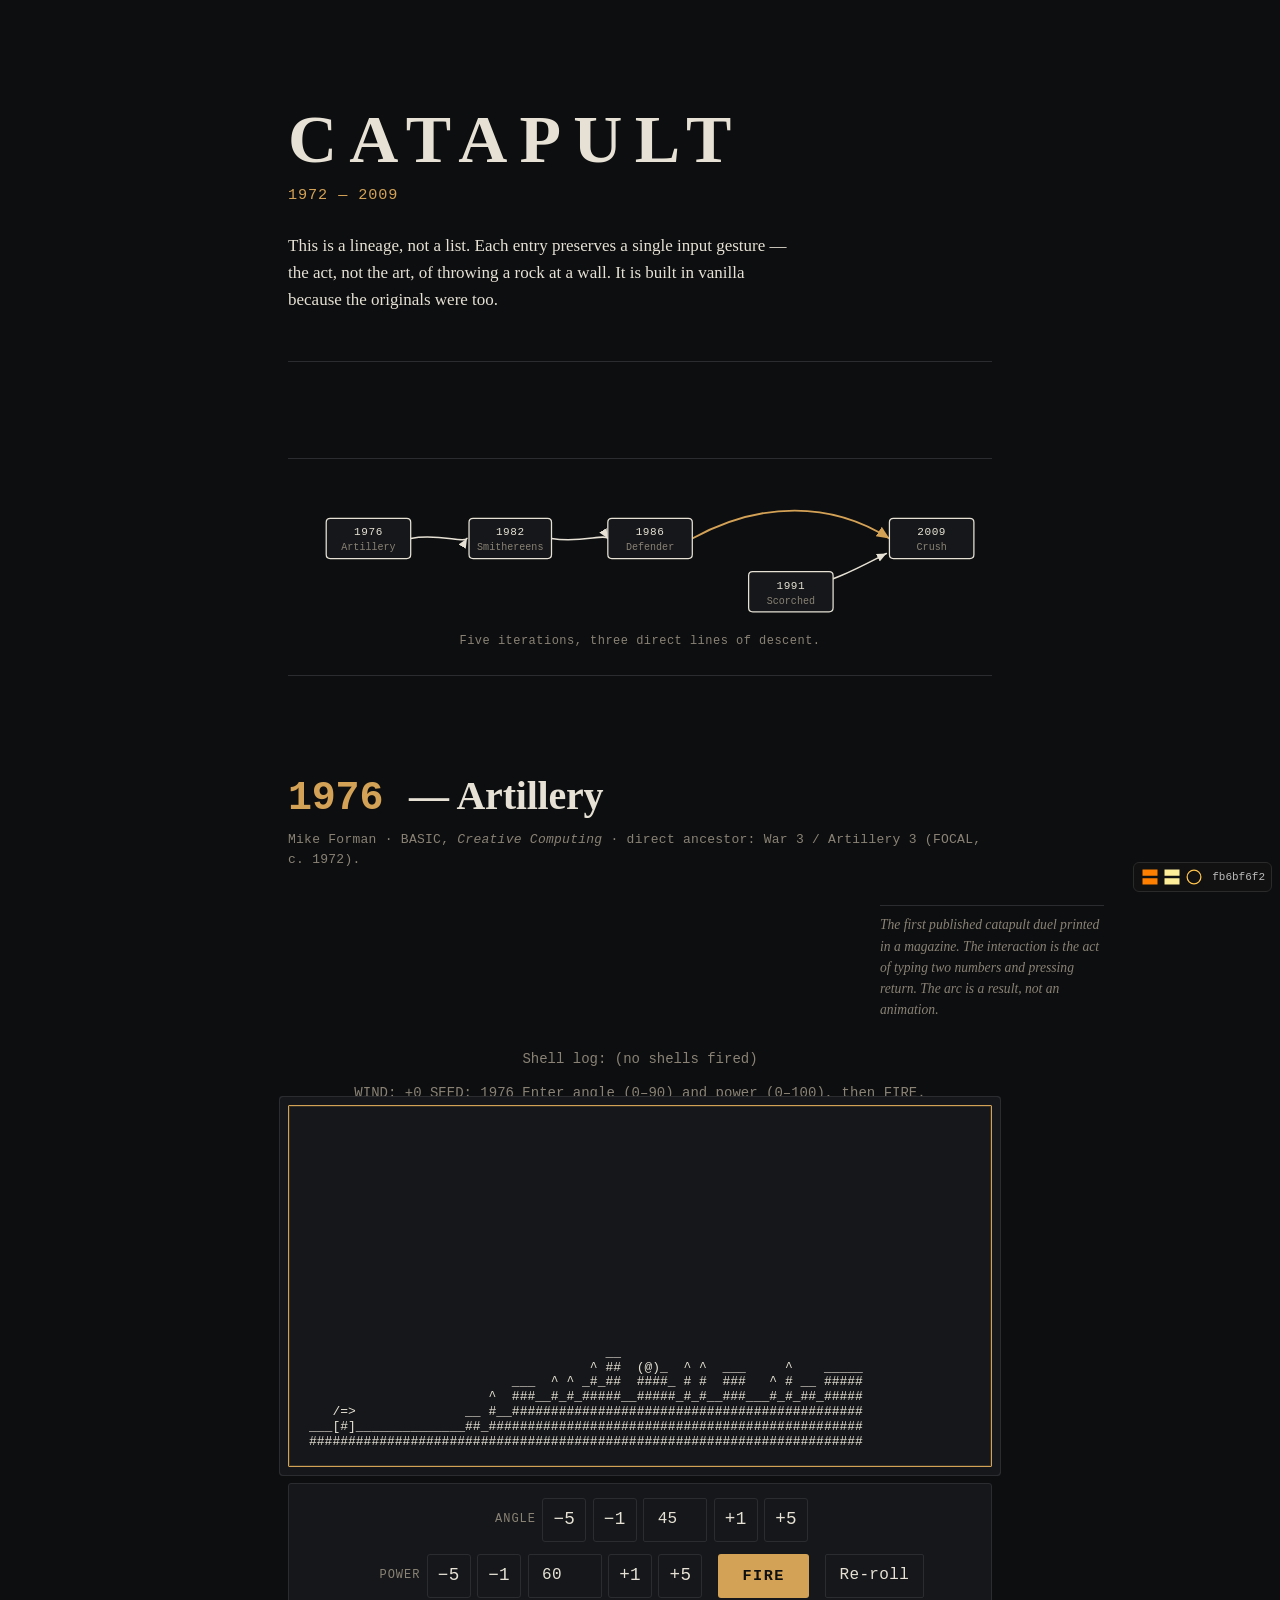
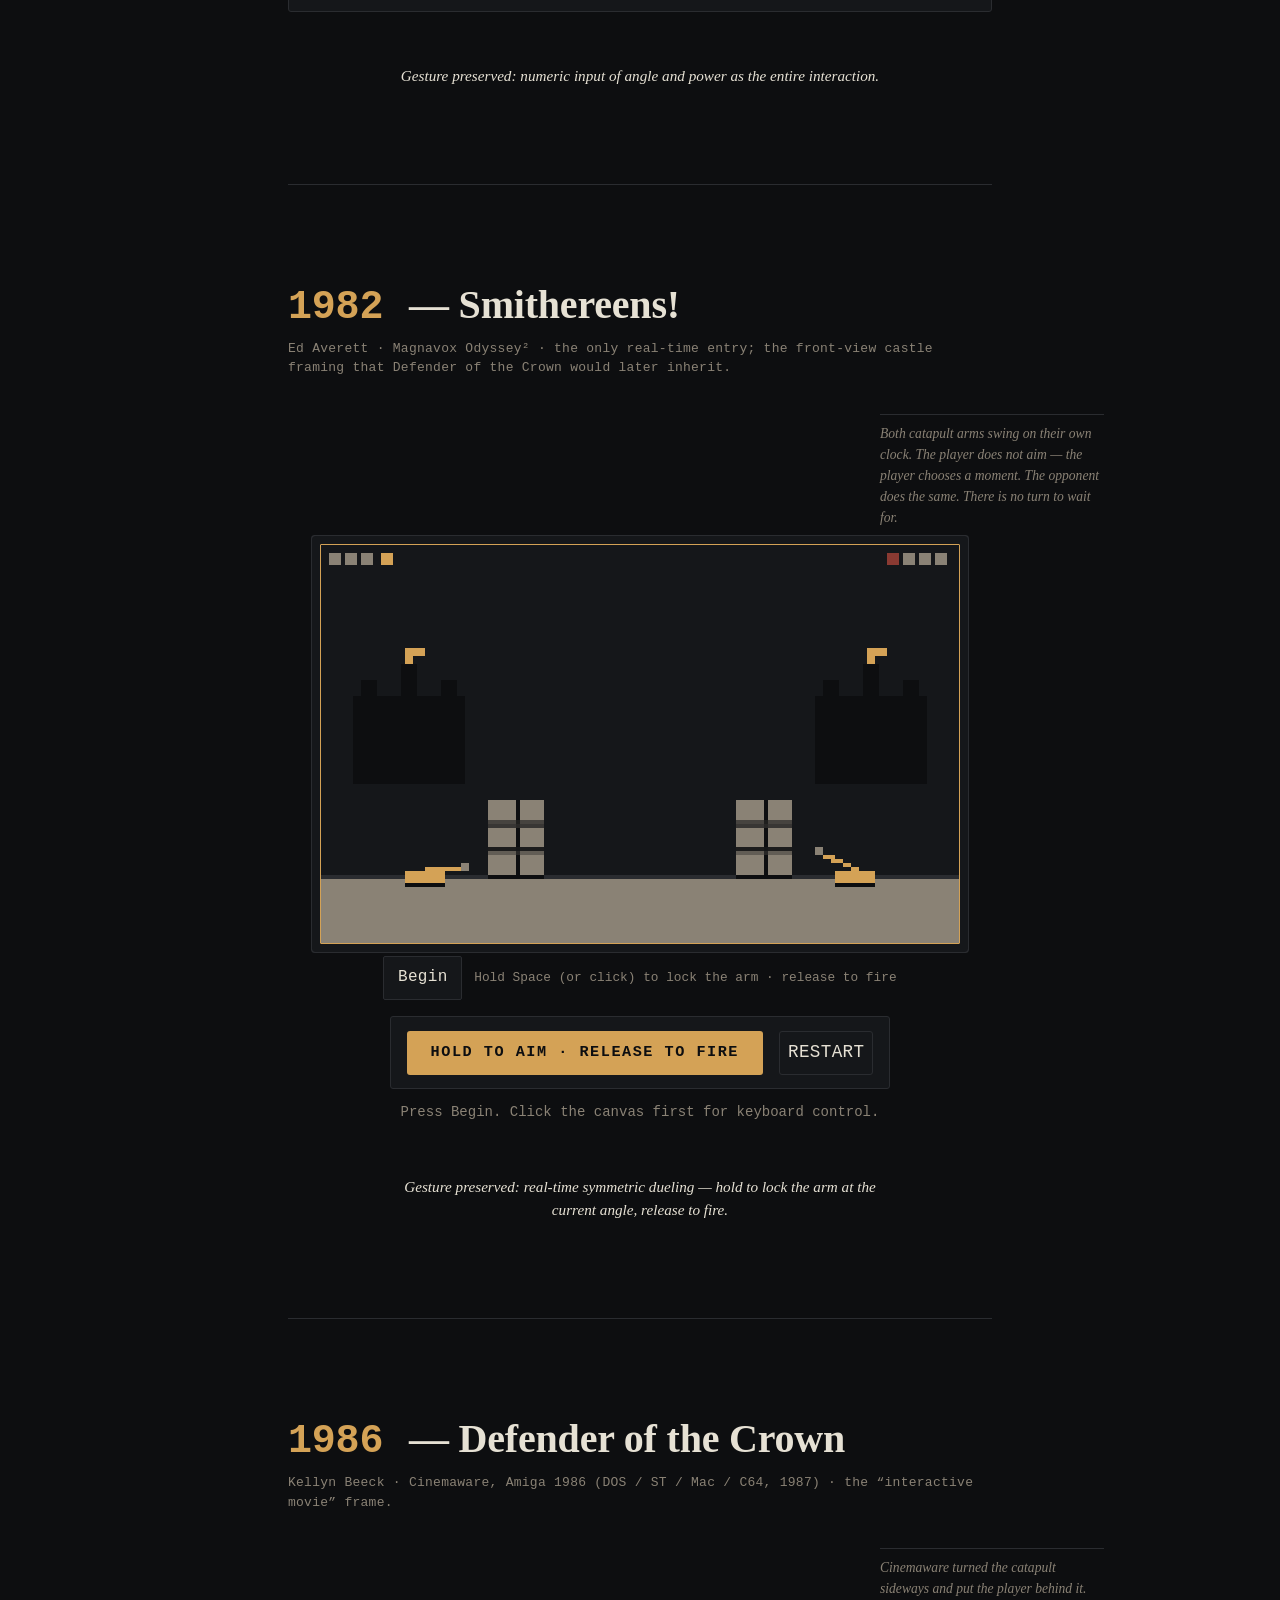
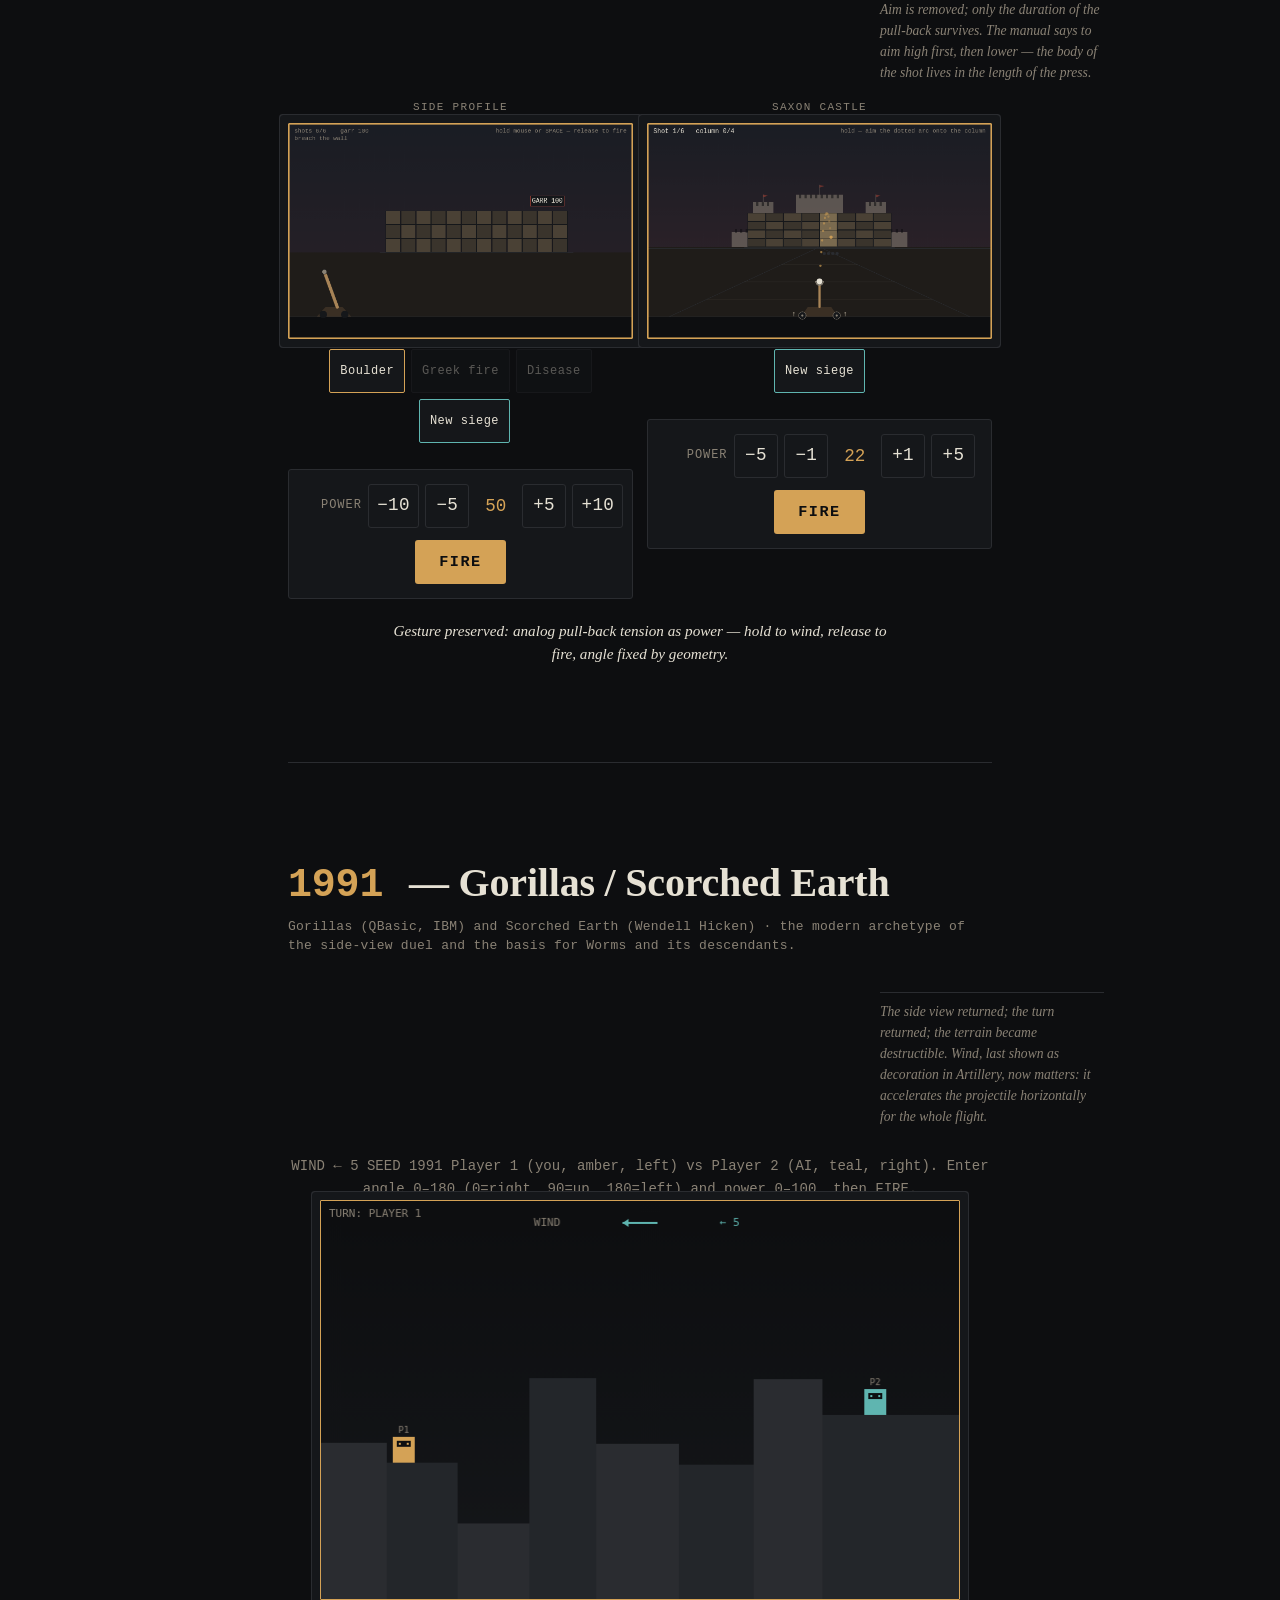
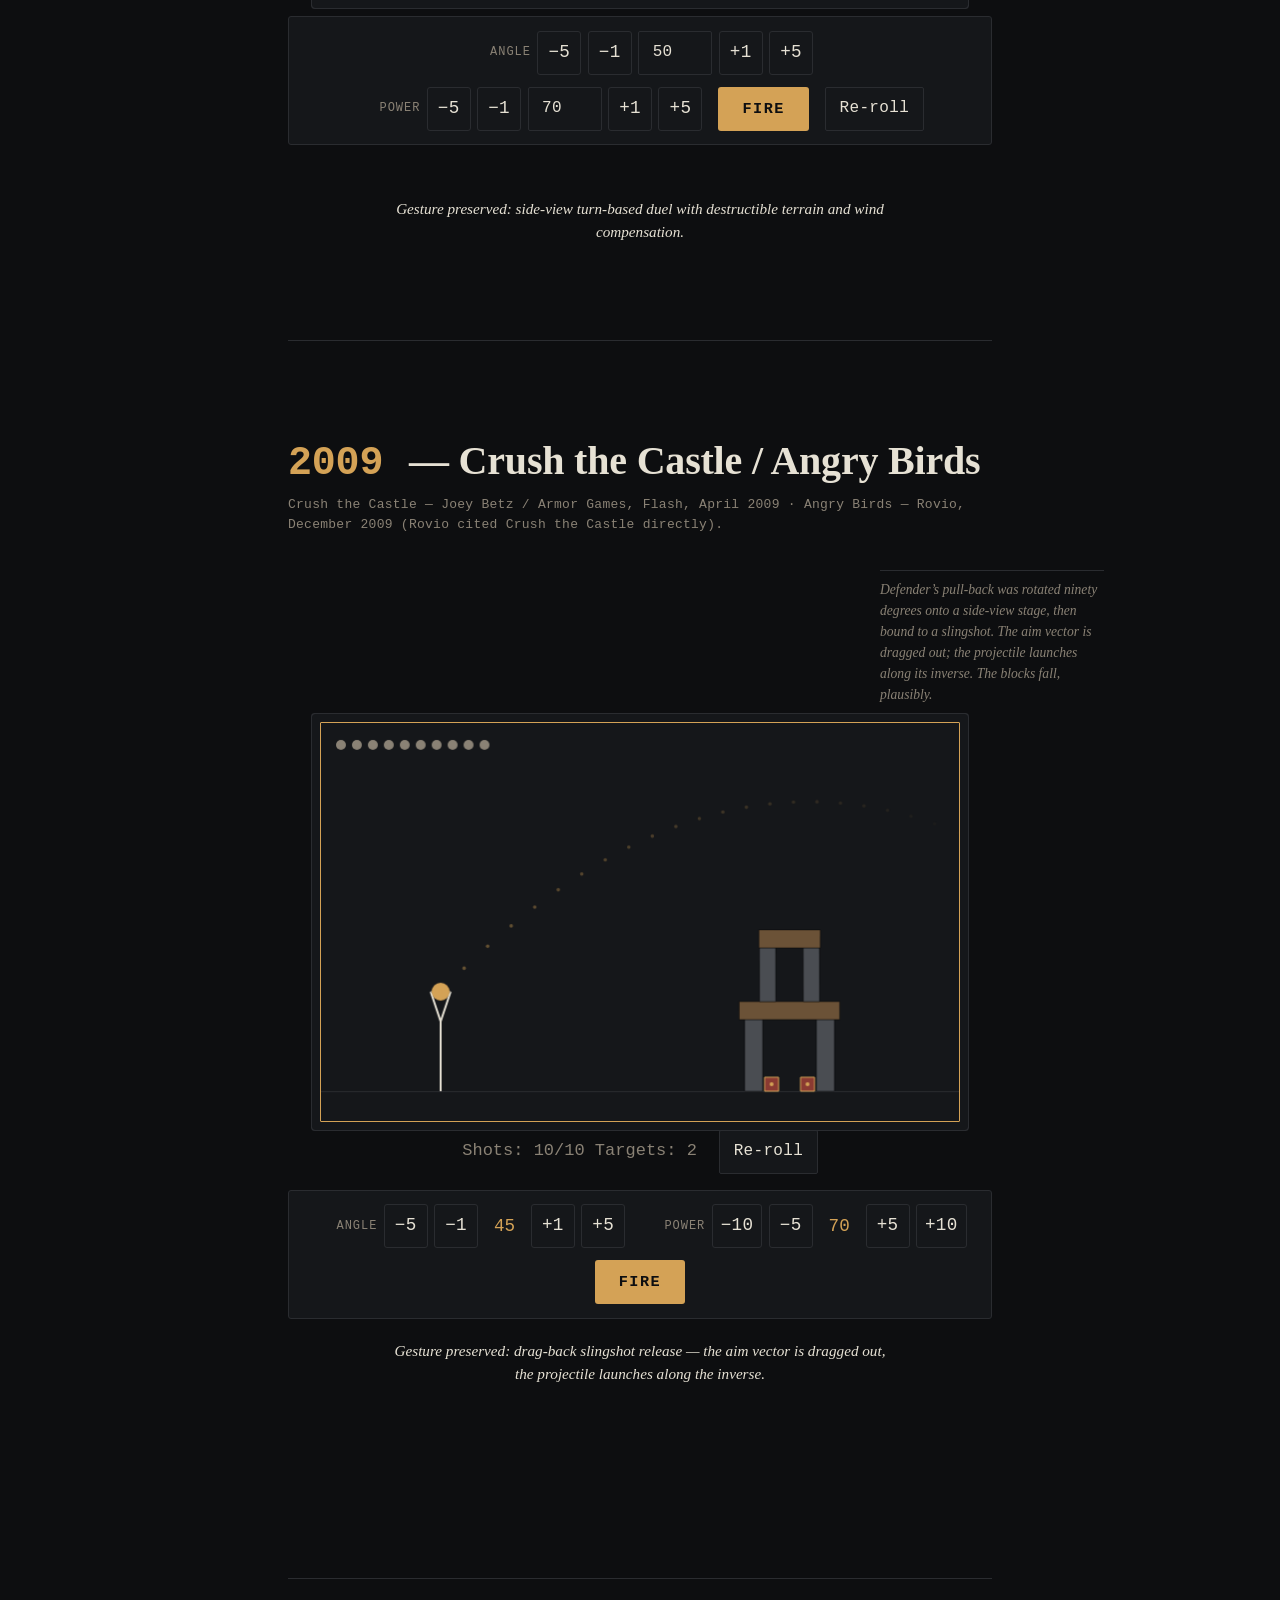
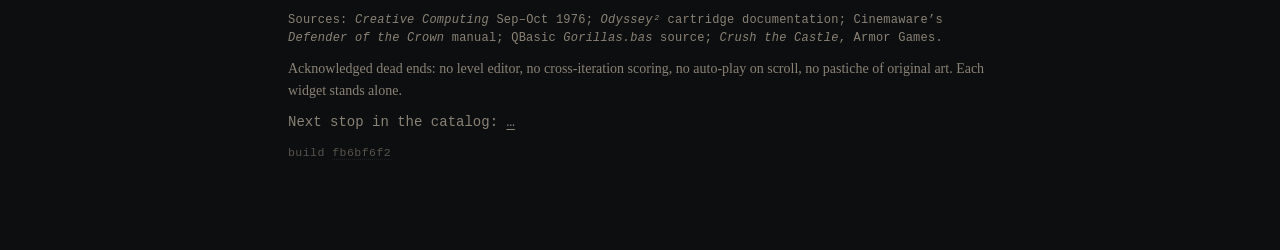
==== commit d91161e3: "Saxon Castle: 4-brick deep column (was 3) HITS_TO_FELL 3 → 4. Each clean hit removes one front layer" ====
--- a/index.html
+++ b/index.html
@@ -5,20 +5,20 @@
   <meta name="viewport" content="width=device-width, initial-scale=1">
   <title>CATAPULT</title>
   <meta name="description" content="A five-iteration homage to the catapult / artillery video game lineage, 1972 to 2009.">
-  <link rel="stylesheet" href="styles/base.css?v=b2287a85">
-  <link rel="stylesheet" href="styles/iterations.css?v=b2287a85">
+  <link rel="stylesheet" href="styles/base.css?v=fb6bf6f2">
+  <link rel="stylesheet" href="styles/iterations.css?v=fb6bf6f2">
   <meta http-equiv="Cache-Control" content="no-cache, no-store, must-revalidate">
   <meta http-equiv="Pragma" content="no-cache">
   <meta http-equiv="Expires" content="0">
-  <meta name="cb" content="b2287a85">
-  <link rel="icon" type="image/svg+xml" href="/cb-shapes/50.svg?v=b2287a85">
-  <script src="/cb-badge.js?v=b2287a85" defer></script>
+  <meta name="cb" content="fb6bf6f2">
+  <link rel="icon" type="image/svg+xml" href="/cb-shapes/59.svg?v=fb6bf6f2">
+  <script src="/cb-badge.js?v=fb6bf6f2" defer></script>
 
   <!-- PWA -->
-  <link rel="manifest" href="manifest.json?v=b2287a85">
+  <link rel="manifest" href="manifest.json?v=fb6bf6f2">
   <meta name="theme-color" content="#0d0e10">
-  <link rel="icon" type="image/svg+xml" sizes="192x192" href="icons/icon-192.svg?v=b2287a85">
-  <link rel="apple-touch-icon" href="icons/apple-touch-icon.svg?v=b2287a85">
+  <link rel="icon" type="image/svg+xml" sizes="192x192" href="icons/icon-192.svg?v=fb6bf6f2">
+  <link rel="apple-touch-icon" href="icons/apple-touch-icon.svg?v=fb6bf6f2">
   <meta name="apple-mobile-web-app-capable" content="yes">
   <meta name="apple-mobile-web-app-status-bar-style" content="black-translucent">
   <meta name="apple-mobile-web-app-title" content="CATAPULT">
@@ -36,7 +36,7 @@
 </header>
 
 <figure class="lineage" aria-labelledby="lineage-caption">
-  <object data="lineage.svg?v=b2287a85" type="image/svg+xml" aria-label="Lineage diagram of five catapult games from 1972 to 2009">
+  <object data="lineage.svg?v=fb6bf6f2" type="image/svg+xml" aria-label="Lineage diagram of five catapult games from 1972 to 2009">
     <p class="nojs-note">Lineage diagram unavailable.</p>
   </object>
   <figcaption id="lineage-caption" class="mono muted">Five iterations, three direct lines of descent.</figcaption>
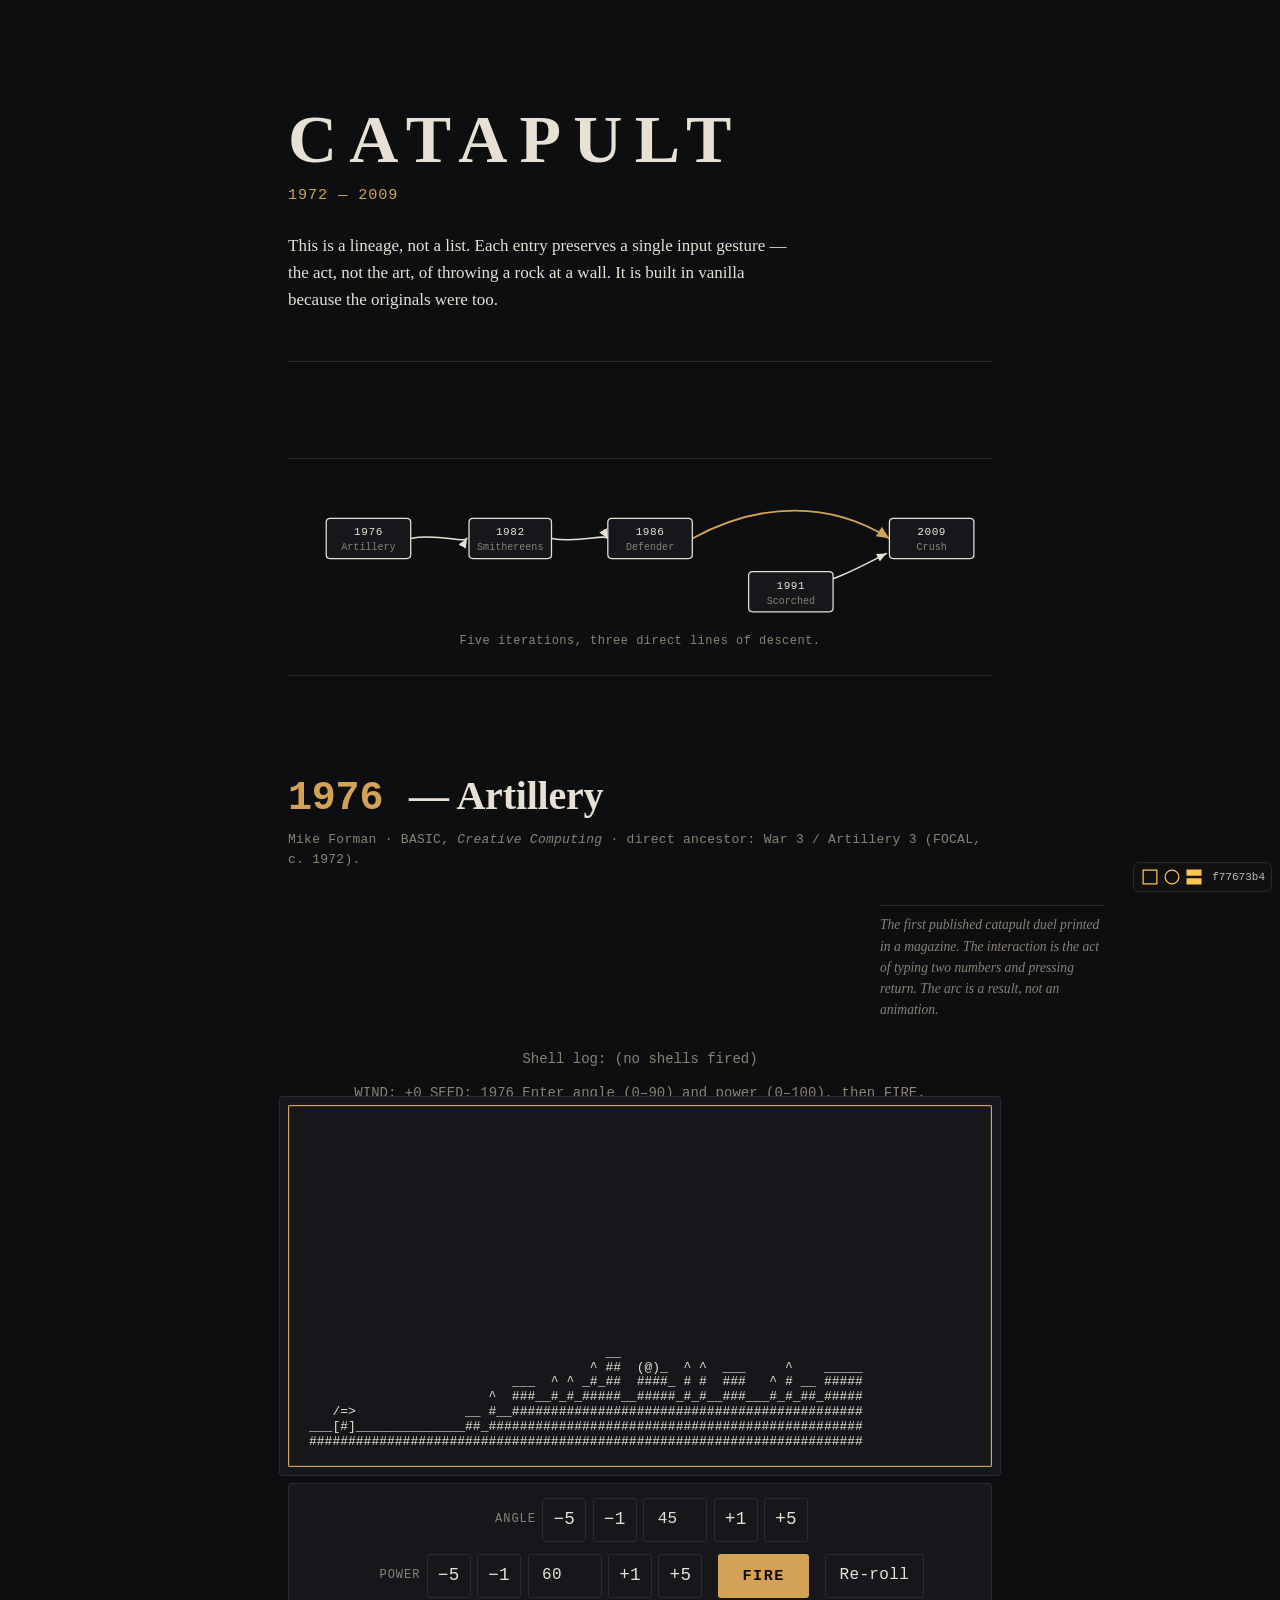
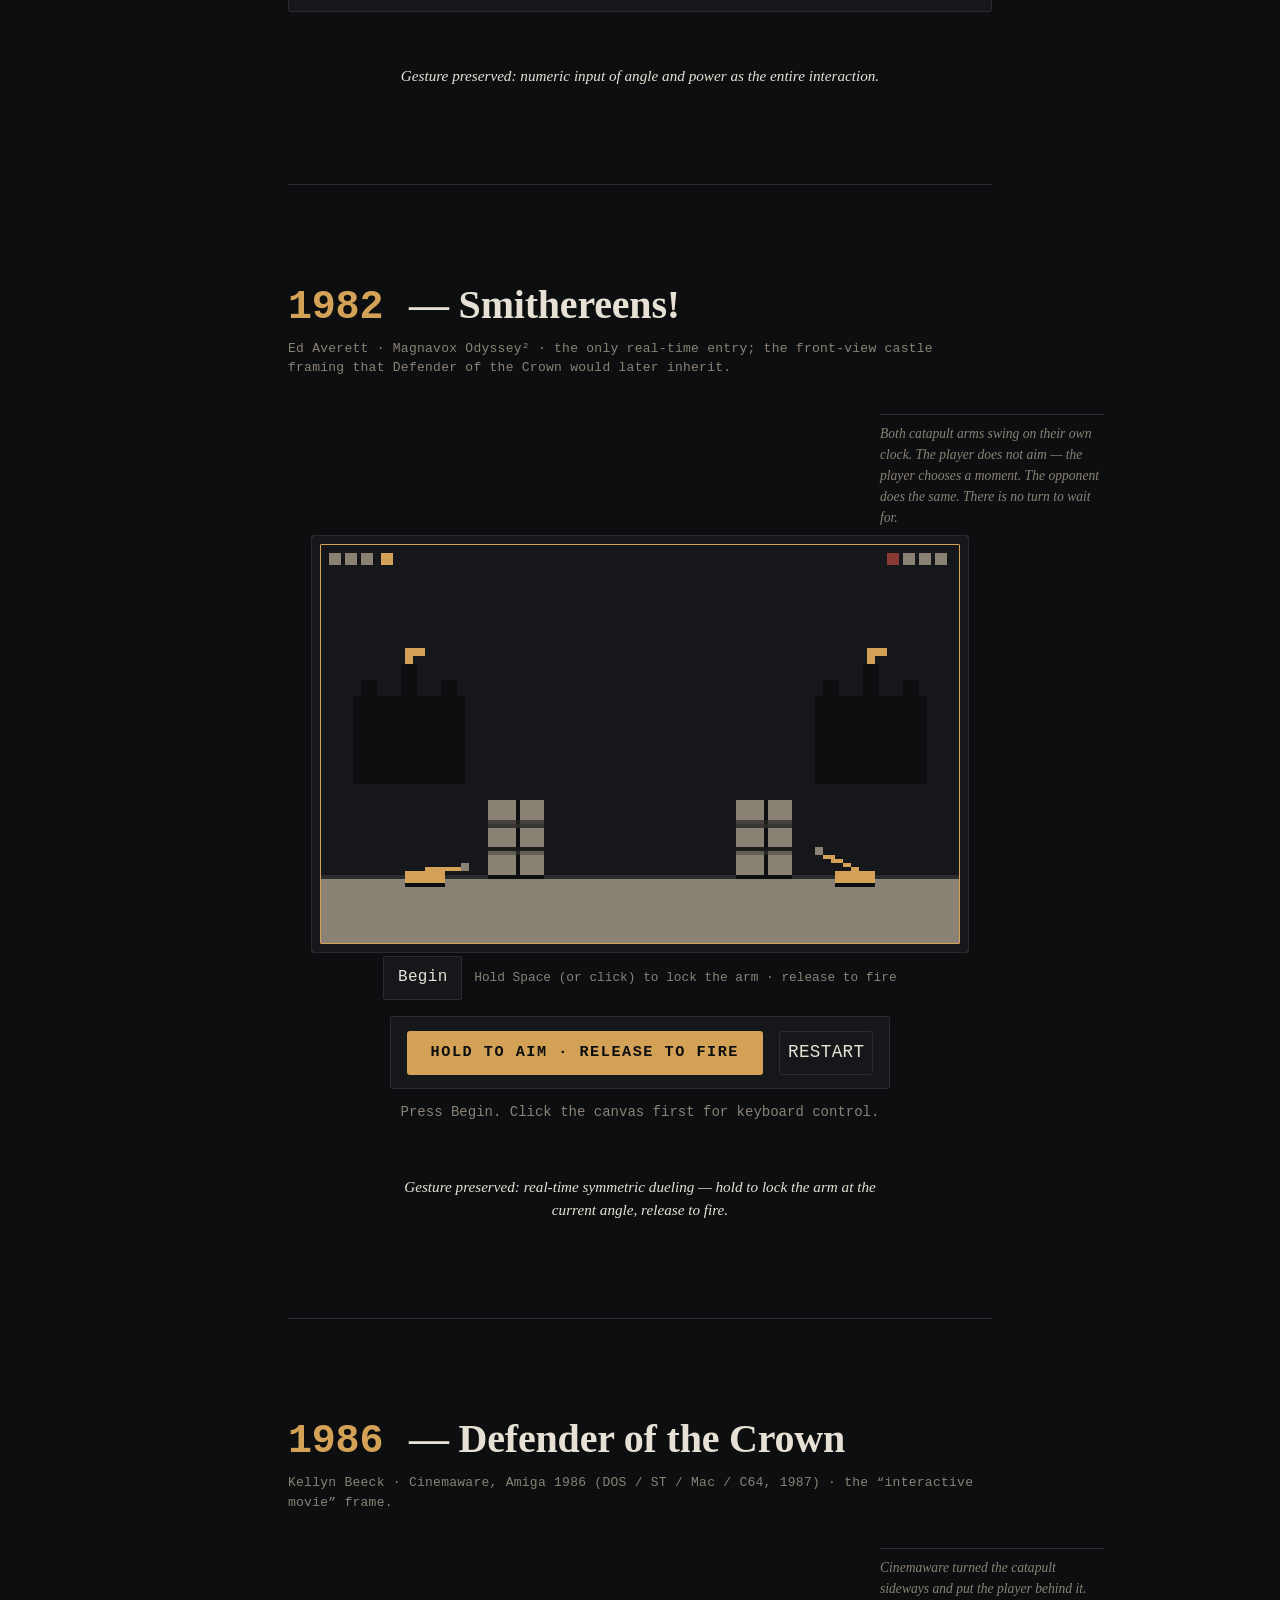
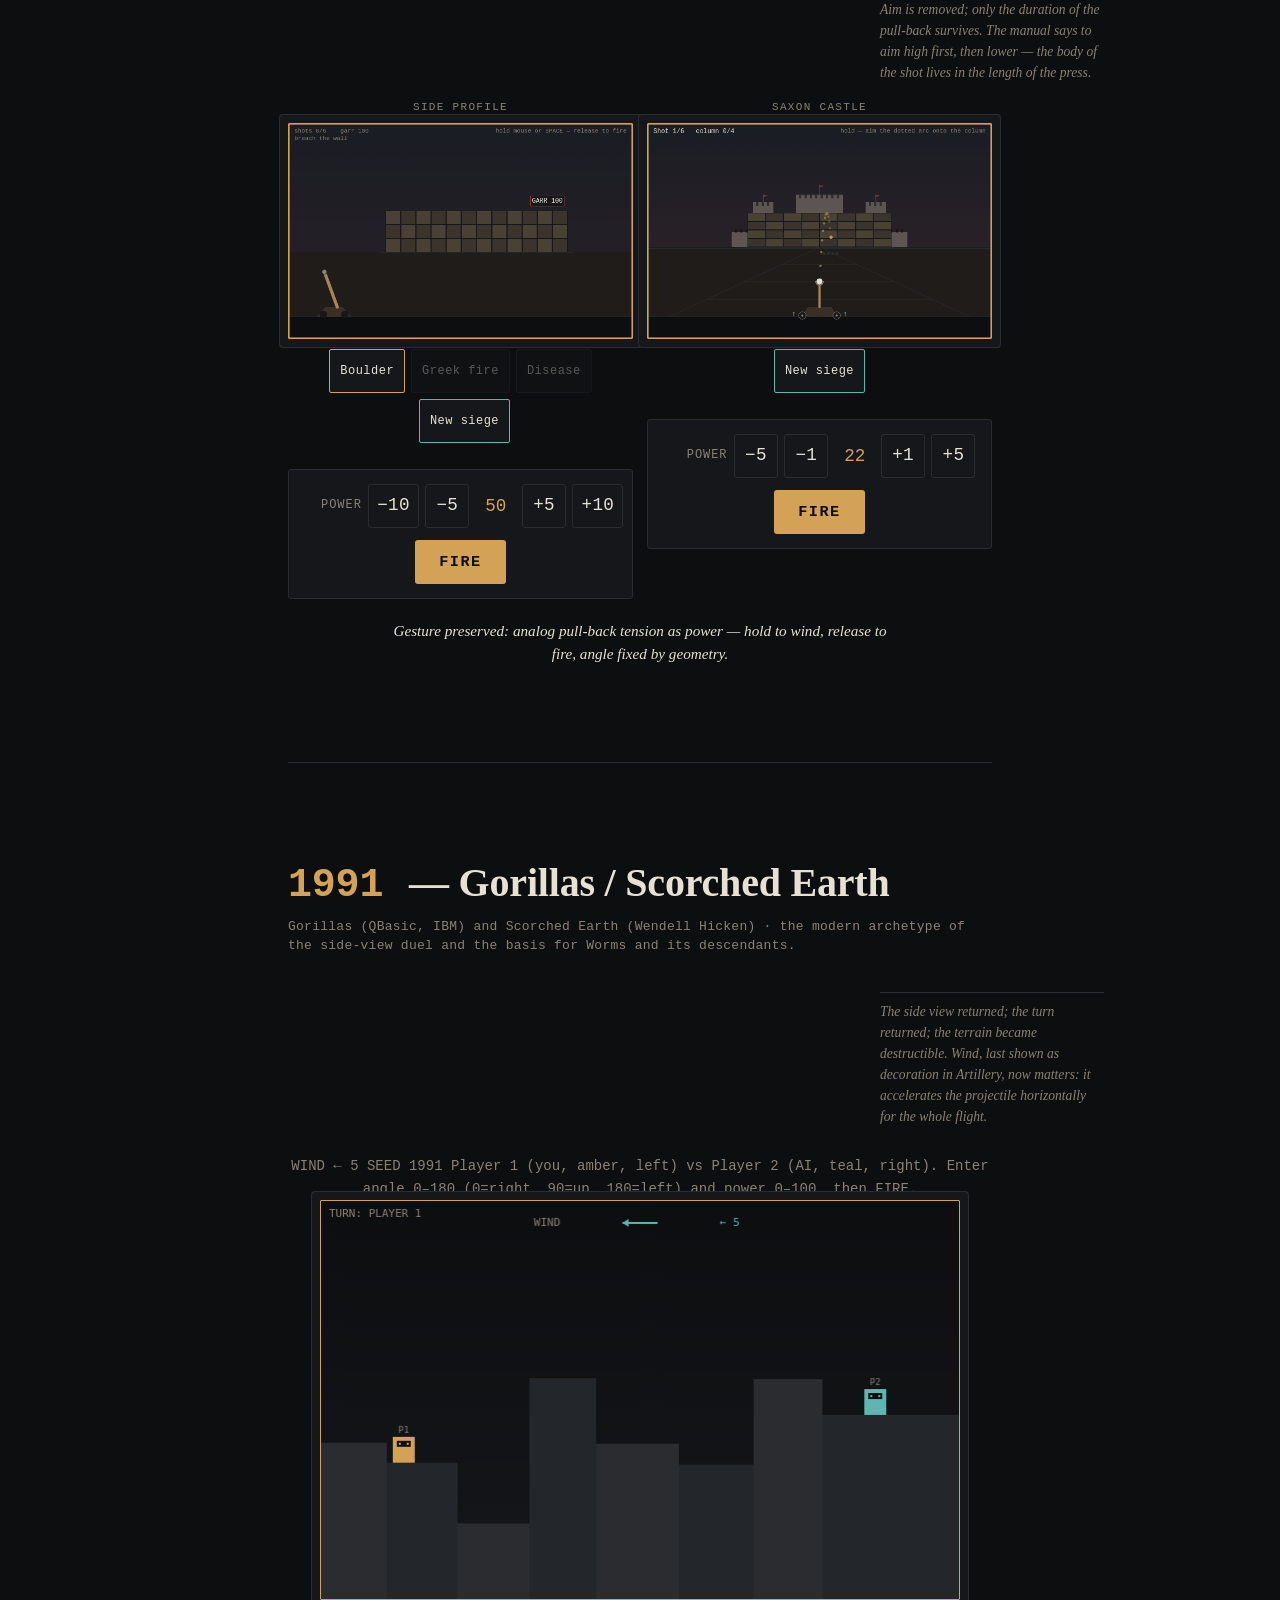
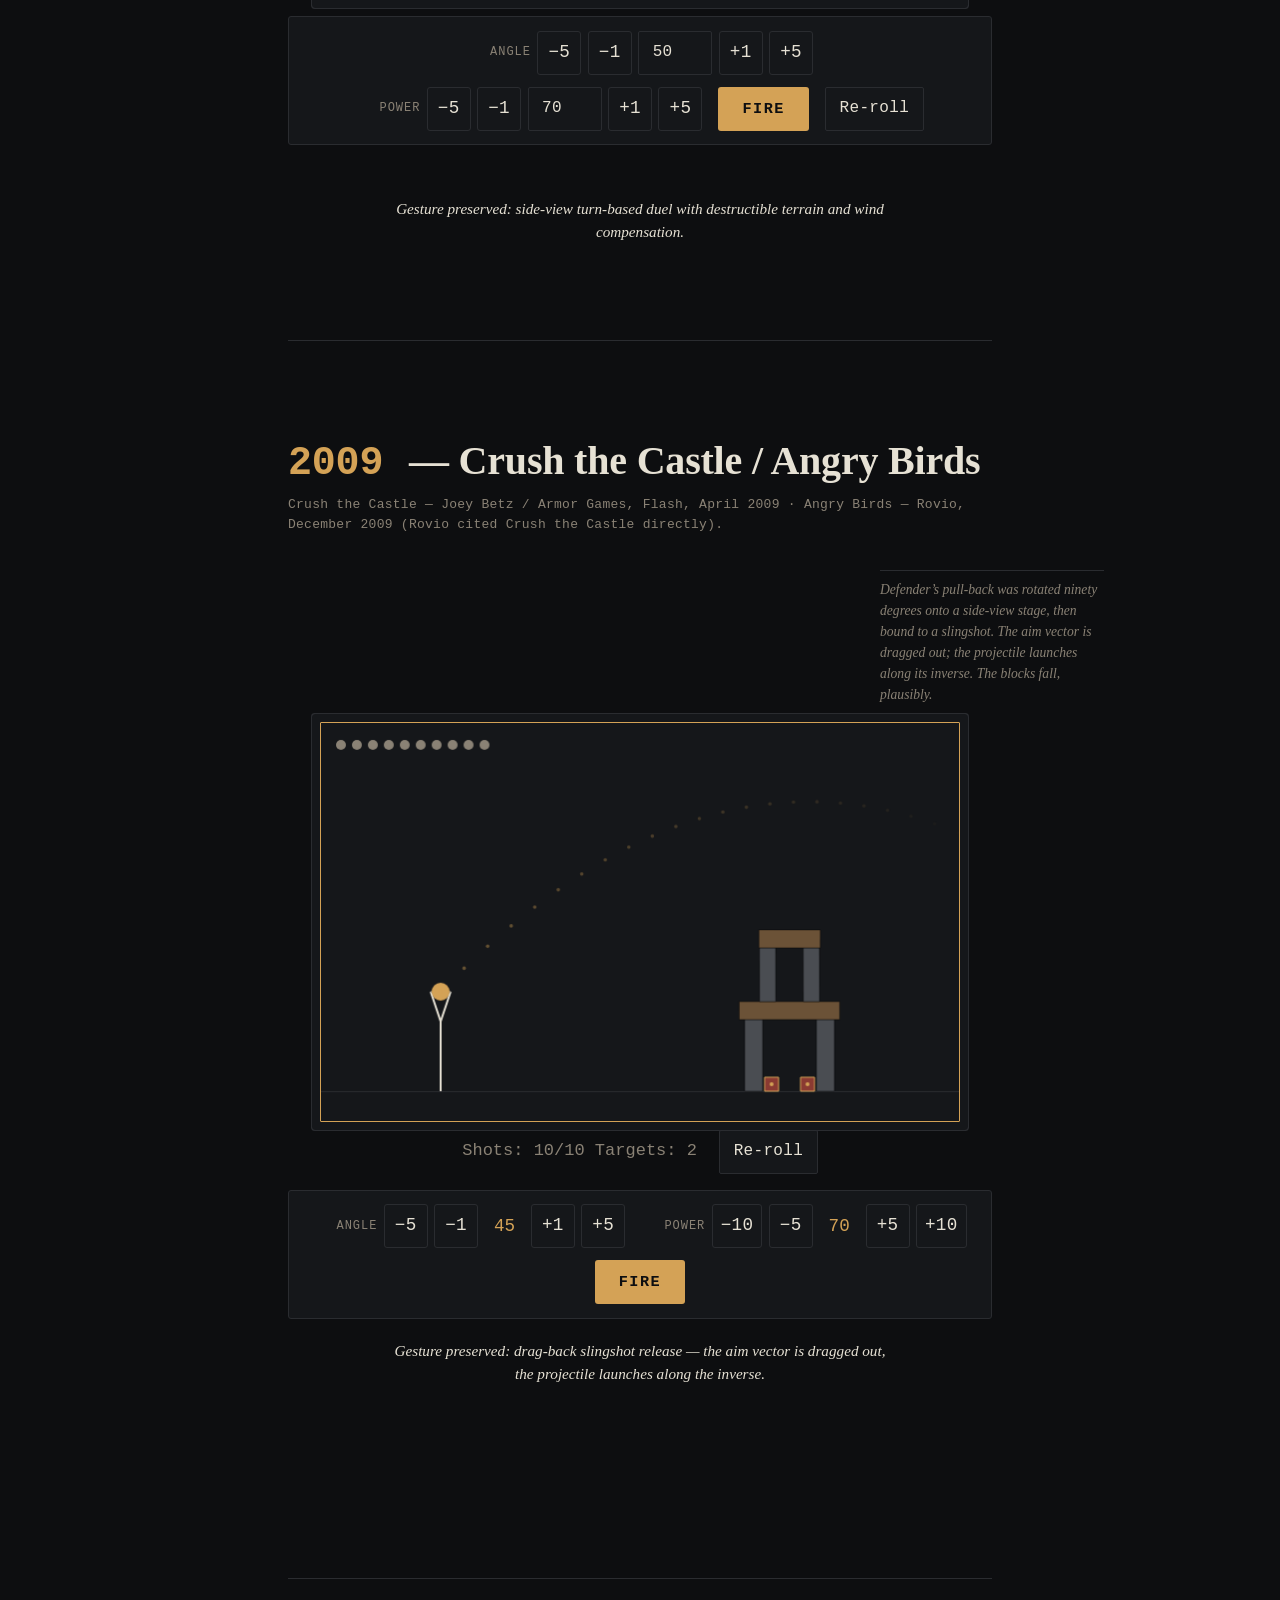
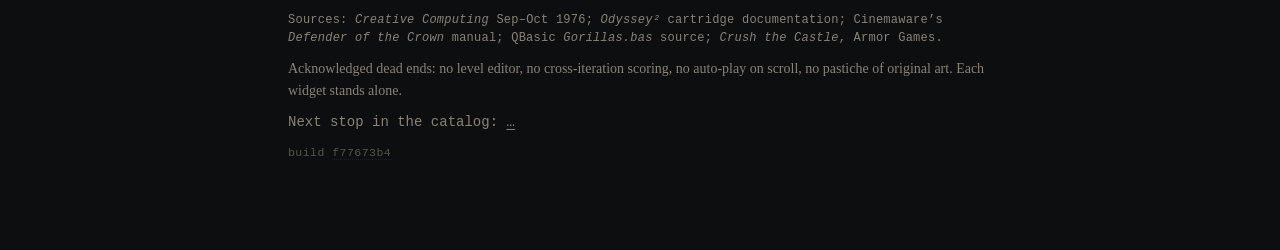
==== commit 401ed7b3: "Saxon Castle: column is 4 stacked bricks, one removed per hit Gerald: "In the Side Profile view, a s" ====
--- a/index.html
+++ b/index.html
@@ -5,20 +5,20 @@
   <meta name="viewport" content="width=device-width, initial-scale=1">
   <title>CATAPULT</title>
   <meta name="description" content="A five-iteration homage to the catapult / artillery video game lineage, 1972 to 2009.">
-  <link rel="stylesheet" href="styles/base.css?v=fb6bf6f2">
-  <link rel="stylesheet" href="styles/iterations.css?v=fb6bf6f2">
+  <link rel="stylesheet" href="styles/base.css?v=f77673b4">
+  <link rel="stylesheet" href="styles/iterations.css?v=f77673b4">
   <meta http-equiv="Cache-Control" content="no-cache, no-store, must-revalidate">
   <meta http-equiv="Pragma" content="no-cache">
   <meta http-equiv="Expires" content="0">
-  <meta name="cb" content="fb6bf6f2">
-  <link rel="icon" type="image/svg+xml" href="/cb-shapes/59.svg?v=fb6bf6f2">
-  <script src="/cb-badge.js?v=fb6bf6f2" defer></script>
+  <meta name="cb" content="f77673b4">
+  <link rel="icon" type="image/svg+xml" href="/cb-shapes/55.svg?v=f77673b4">
+  <script src="/cb-badge.js?v=f77673b4" defer></script>
 
   <!-- PWA -->
-  <link rel="manifest" href="manifest.json?v=fb6bf6f2">
+  <link rel="manifest" href="manifest.json?v=f77673b4">
   <meta name="theme-color" content="#0d0e10">
-  <link rel="icon" type="image/svg+xml" sizes="192x192" href="icons/icon-192.svg?v=fb6bf6f2">
-  <link rel="apple-touch-icon" href="icons/apple-touch-icon.svg?v=fb6bf6f2">
+  <link rel="icon" type="image/svg+xml" sizes="192x192" href="icons/icon-192.svg?v=f77673b4">
+  <link rel="apple-touch-icon" href="icons/apple-touch-icon.svg?v=f77673b4">
   <meta name="apple-mobile-web-app-capable" content="yes">
   <meta name="apple-mobile-web-app-status-bar-style" content="black-translucent">
   <meta name="apple-mobile-web-app-title" content="CATAPULT">
@@ -36,7 +36,7 @@
 </header>
 
 <figure class="lineage" aria-labelledby="lineage-caption">
-  <object data="lineage.svg?v=fb6bf6f2" type="image/svg+xml" aria-label="Lineage diagram of five catapult games from 1972 to 2009">
+  <object data="lineage.svg?v=f77673b4" type="image/svg+xml" aria-label="Lineage diagram of five catapult games from 1972 to 2009">
     <p class="nojs-note">Lineage diagram unavailable.</p>
   </object>
   <figcaption id="lineage-caption" class="mono muted">Five iterations, three direct lines of descent.</figcaption>
